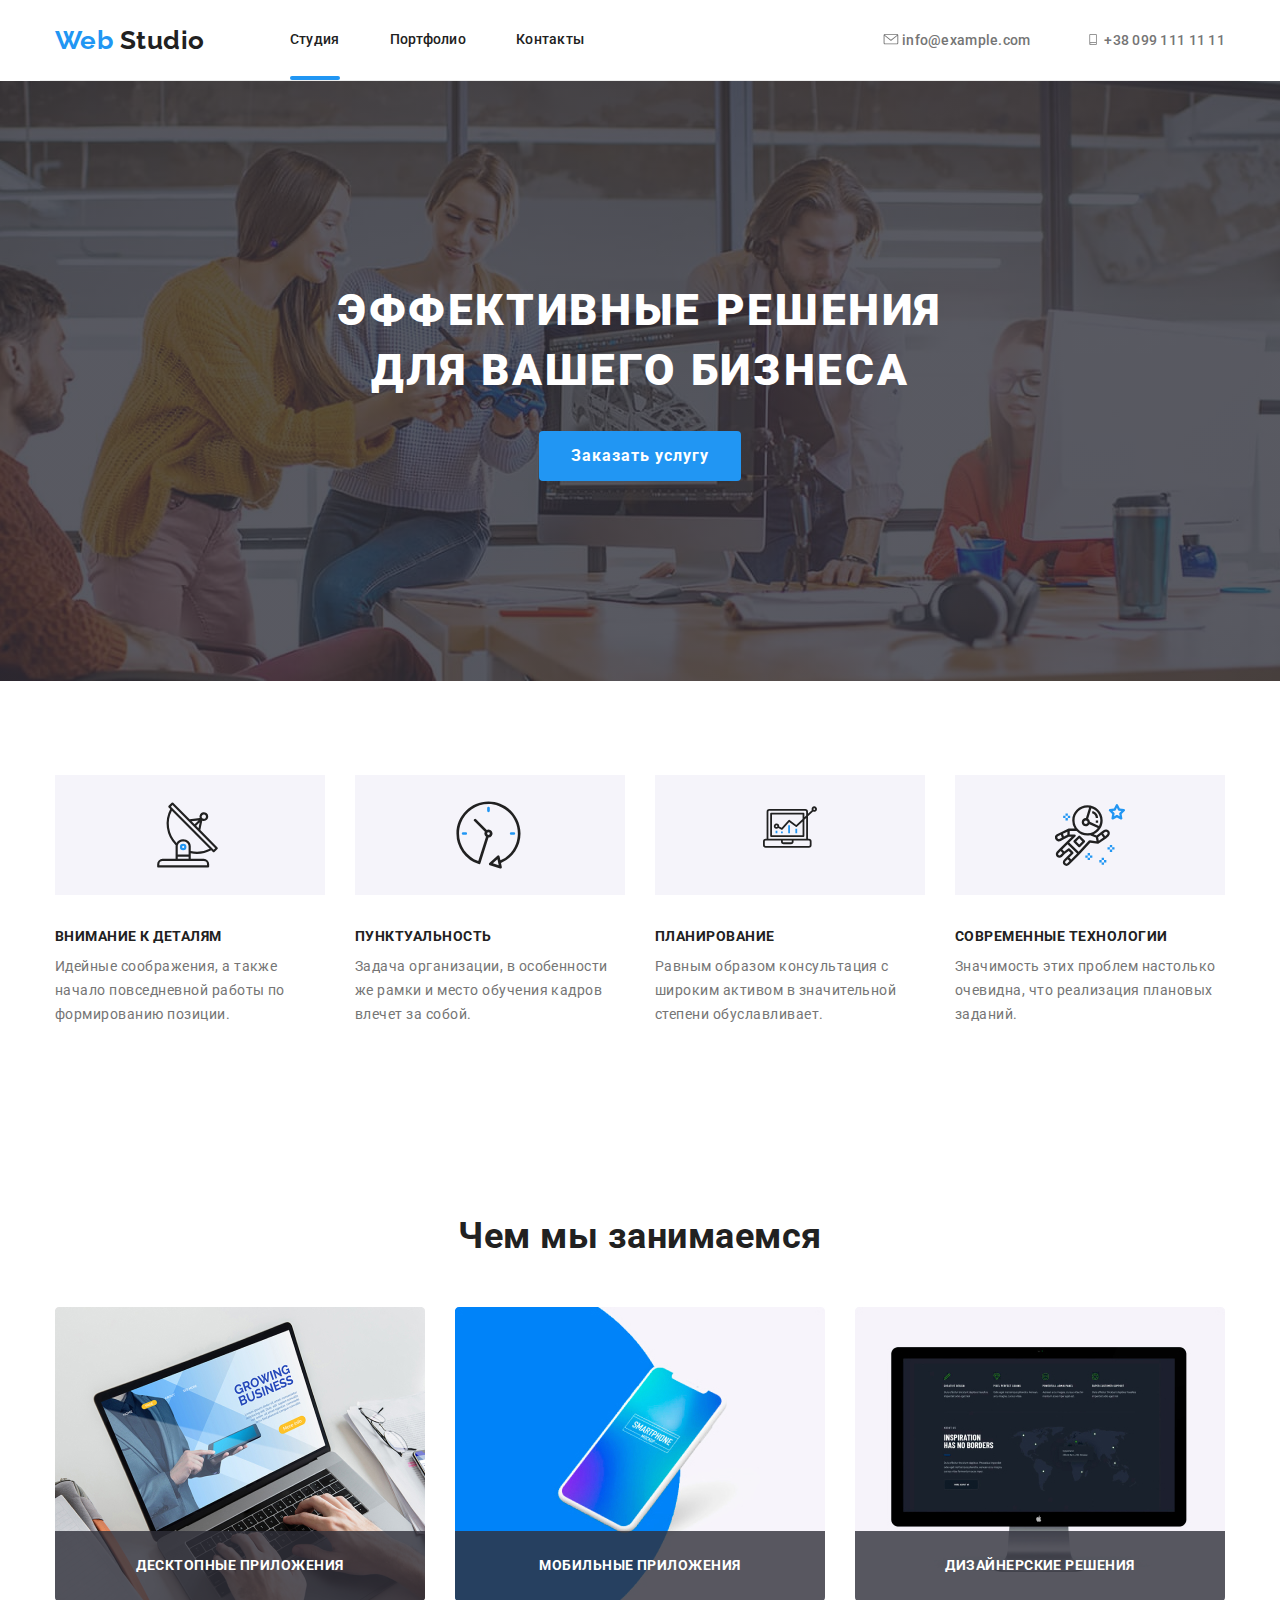
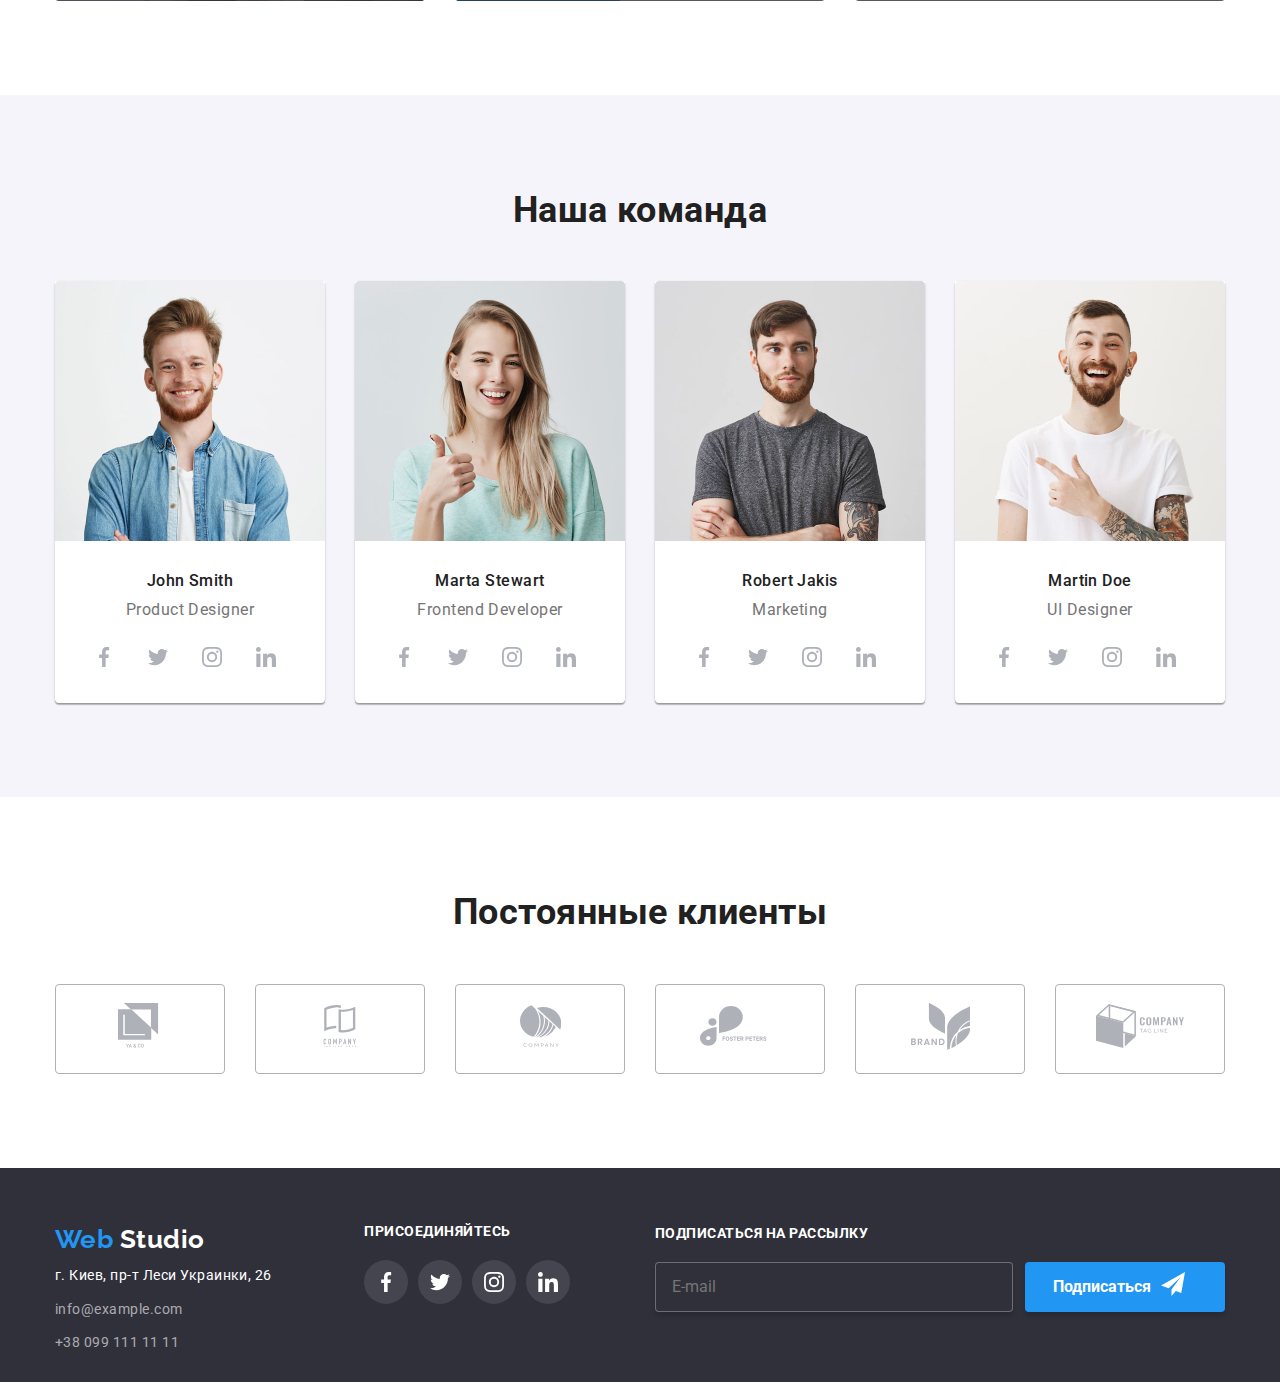
==== index.html @ afec2258 "adapt1" ====
<!DOCTYPE html>
<html lang="ru">
  <head>
    <meta charset="UTF-8" />
    <meta name="viewport" content="width=device-width, initial-scale=1.0" />
    <title>Document</title>
    <link
      href="https://fonts.googleapis.com/css2?family=Raleway:wght@700&family=Roboto:wght@400;500;700;900&display=swap"
      rel="stylesheet"
    />
    <link
      rel="stylesheet"
      href="https://cdnjs.cloudflare.com/ajax/libs/modern-normalize/0.6.0/modern-normalize.min.css"
    />
    <link rel="stylesheet" href="./css/main.min.css" />
  </head>
  <body>
    <!--Шапка-->
    <header>
      <div class="container header-container">
        <a href="./index.html" class="logo"
          >Web <span class="part">Studio</span></a
        >
        <nav>
          <ul class="site-nav">
            <li class="item"><a href="" class="link studio-link">Студия</a></li>
            <li class="item">
              <a href="./portfolio.html" class="link">Портфолио</a>
            </li>
            <li class="item"><a href="" class="link">Контакты</a></li>
          </ul>
        </nav>

        <div class="address">
          <a href="info@example.com" class="link">
            <svg class="link-icon" width="16px" height="11px">
              <use href="./img/a1.svg#icon-envelope"></use>
            </svg>
            info@example.com</a
          >
          <a href="+380991111111" class="link">
            <svg class="link-icon" width="10px" height="15px">
              <use href="./img/a1.svg#icon-smartphone"></use>
            </svg>
            +38 099 111 11 11</a
          >
        </div>
      </div>
    </header>
    <main>
      <!--Герой-->
      <section class="hero">
        <h1 class="hero-title">
          Эффективные решения <br />
          для вашего бизнеса
        </h1>
        <button class="hero-button" data-modal-open>Заказать услугу</button>
        <div class="backdrop is-hidden" data-modal>
          <div class="modal">
            <form class="form" autocomplete="off">
              <button class="closed-button" type="submit" data-modal-close>
                <svg class="icon-close">
                  <use href="./img/aa1.svg#icon-close-black-18dp-2-1"></use>
                </svg>
              </button>
              <b class="title">Оставьте свои данные, мы вам перезвоним</b>

              <label class="form-field">
                <input
                  type="text"
                  class="form-input"
                  name="name"
                  placeholder=" "
                /><span class="form-label">Имя</span>
                <svg class="icon">
                  <use
                    href="./img/aa1.svg#icon-person-black-18dp-1"
                    width="15px"
                    height="15px"
                  ></use>
                </svg>
              </label>

              <label class="form-field">
                <input
                  type="tel"
                  class="form-input"
                  name="tel"
                  placeholder=" "
                /><span class="form-label">Телефон</span>
                <svg class="icon">
                  <use
                    href="./img/aa1.svg#icon-phone-black-18dp-1"
                    width="15px"
                    height="15px"
                  ></use>
                </svg>
              </label>

              <label class="form-field">
                <input
                  type="email"
                  class="form-input"
                  name="mail"
                  placeholder=" "
                /><span class="form-label">Почта</span>
                <svg class="icon">
                  <use
                    href="./img/aa1.svg#icon-email-black-18dp-1"
                    width="15px"
                    height="15px"
                  ></use>
                </svg>
              </label>
              <div class="form-field">
                <textarea
                  class="form-input comment-input"
                  name="comment"
                  rows="5"
                  placeholder=" "
                ></textarea>
                <span class="comment-label">Комментарий</span>
              </div>

              <label class="agreement">
                <input
                  class="checkbox visually-hidden"
                  type="checkbox"
                  name="topic"
                  value="html"
                />
                <svg class="icon-chek">
                  <use
                    href="./img/aa1.svg#icon-Vector-10"
                    width="20px"
                    height="20px"
                  ></use>
                </svg>

                <span class="text"
                  >Соглашаюсь с рассылкой и принимаю
                  <a class="contract" href="">Условия договора</a></span
                >
              </label>
              <button class="hero-button" type="submit">Отправить</button>
            </form>
          </div>
        </div>
      </section>
      <!--Преимущества-->
      <section class="section">
        <div class="container">
          <h2 class="section-title visually-hidden">Преимущества Веб студии</h2>
          <ul class="feature-list">
            <li class="item">
              <svg class="features-icon">
                <use
                  href="./img/a1.svg#icon-antenna1"
                  width="65px"
                  height="70px"
                ></use>
              </svg>
              <h3 class="title">Внимание к деталям</h3>
              <p class="text">
                Идейные соображения, а также начало повседневной работы по
                формированию позиции.
              </p>
            </li>
            <li class="item">
              <svg class="features-icon">
                <use
                  href="./img/a1.svg#icon-clock1"
                  width="67px"
                  height="70px"
                ></use>
              </svg>
              <h3 class="title">Пунктуальность</h3>
              <p class="text">
                Задача организации, в особенности же рамки и место обучения
                кадров влечет за собой.
              </p>
            </li>
            <li class="item">
              <svg class="features-icon">
                <use
                  href="./img/a1.svg#icon-diagram1"
                  width="70px"
                  height="54px"
                ></use>
              </svg>
              <h3 class="title">Планирование</h3>
              <p class="text">
                Равным образом консультация с широким активом в значительной
                степени обуславливает.
              </p>
            </li>
            <li class="item">
              <svg class="features-icon">
                <use
                  href="./img/a1.svg#icon-astronaut1"
                  width="70px"
                  height="70px"
                ></use>
              </svg>
              <h3 class="title">Современные технологии</h3>
              <p class="text">
                Значимость этих проблем настолько очевидна, что реализация
                плановых заданий.
              </p>
            </li>
          </ul>
        </div>
      </section>
      <!--Сфера работы-->
      <section class="section">
        <div class="container">
          <h2 class="section-title">Чем мы занимаемся</h2>
          <ul class="product-list">
            <li class="item">
              <a href=""
                ><img
                  class="foto"
                  src="./img/1desk-top.jpg"
                  alt="Ноутбук"
                  width="370"
              /></a>
              <h3 class="title">Десктопные приложения</h3>
            </li>
            <li class="item">
              <a href=""
                ><img
                  class="foto"
                  src="./img/2mobail.jpg"
                  alt="Мобильный телефон"
                  width="370"
              /></a>
              <h3 class="title">Мобильные приложения</h3>
            </li>
            <li class="item">
              <a href=""
                ><img
                  class="foto"
                  src="./img/3design.jpg"
                  alt="Монитор"
                  width="370"
              /></a>
              <h3 class="title">Дизайнерские решения</h3>
            </li>
          </ul>
        </div>
      </section>
      <!--Команда-->
      <section class="section team-section">
        <div class="container">
          <h2 class="section-title">Наша команда</h2>
          <ul class="team-list">
            <li class="item">
              <a href="">
                <img
                  class="foto"
                  src="./img/foto1.jpg"
                  alt="фото сотрудника"
                  width="270"
              /></a>
              <h3 class="title">John Smith</h3>
              <p class="text">Product Designer</p>
              <ul class="social-network">
                <li>
                  <a
                    href=""
                    aria-label="Ссылка на Facebook"
                    class="socials-link"
                  >
                    <svg class="socials-item" width="20px" height="20px">
                      <use href="./img/a1.svg#icon-facebook"></use>
                    </svg>
                  </a>
                </li>
                <li>
                  <a href="" aria-label="Ссылка на Twitter" class="socials-link"
                    ><svg class="socials-item" width="20px" height="20px">
                      <use href="./img/a1.svg#icon-twitter"></use></svg
                  ></a>
                </li>
                <li>
                  <a
                    href=""
                    aria-label="Ссылка на Instagram"
                    class="socials-link"
                    ><svg class="socials-item" width="20px" height="20px">
                      <use href="./img/a1.svg#icon-instagram"></use></svg
                  ></a>
                </li>
                <li>
                  <a
                    href=""
                    aria-label="Ссылка на LinkedIn"
                    class="socials-link"
                    ><svg class="socials-item ln" width="20px" height="20px">
                      <use href="./img/a1.svg#icon-linkedin"></use></svg
                  ></a>
                </li>
              </ul>
            </li>
            <li class="item">
              <a href="">
                <img
                  class="foto"
                  src="./img/foto2.jpg"
                  alt="фото сотрудника"
                  width="270"
              /></a>
              <h3 class="title">Marta Stewart</h3>
              <p class="text">Frontend Developer</p>
              <ul class="social-network">
                <li>
                  <a
                    href=""
                    aria-label="Ссылка на Facebook"
                    class="socials-link"
                  >
                    <svg class="socials-item" width="20px" height="20px">
                      <use href="./img/a1.svg#icon-facebook"></use>
                    </svg>
                  </a>
                </li>
                <li>
                  <a href="" aria-label="Ссылка на Twitter" class="socials-link"
                    ><svg class="socials-item" width="20px" height="20px">
                      <use href="./img/a1.svg#icon-twitter"></use></svg
                  ></a>
                </li>
                <li>
                  <a
                    href=""
                    aria-label="Ссылка на Instagram"
                    class="socials-link"
                    ><svg class="socials-item" width="20px" height="20px">
                      <use href="./img/a1.svg#icon-instagram"></use></svg
                  ></a>
                </li>
                <li>
                  <a
                    href=""
                    aria-label="Ссылка на LinkedIn"
                    class="socials-link"
                    ><svg class="socials-item ln" width="20px" height="20px">
                      <use href="./img/a1.svg#icon-linkedin"></use></svg
                  ></a>
                </li>
              </ul>
            </li>
            <li class="item">
              <a href="">
                <img
                  class="foto"
                  src="./img/foto3.jpg"
                  alt="фото сотрудника"
                  width="270"
              /></a>
              <h3 class="title">Robert Jakis</h3>
              <p class="text">Marketing</p>
              <ul class="social-network">
                <li>
                  <a
                    href=""
                    aria-label="Ссылка на Facebook"
                    class="socials-link"
                  >
                    <svg class="socials-item" width="20px" height="20px">
                      <use href="./img/a1.svg#icon-facebook"></use>
                    </svg>
                  </a>
                </li>
                <li>
                  <a href="" aria-label="Ссылка на Twitter" class="socials-link"
                    ><svg class="socials-item" width="20px" height="20px">
                      <use href="./img/a1.svg#icon-twitter"></use></svg
                  ></a>
                </li>
                <li>
                  <a
                    href=""
                    aria-label="Ссылка на Instagram"
                    class="socials-link"
                    ><svg class="socials-item" width="20px" height="20px">
                      <use href="./img/a1.svg#icon-instagram"></use></svg
                  ></a>
                </li>
                <li>
                  <a
                    href=""
                    aria-label="Ссылка на LinkedIn"
                    class="socials-link"
                    ><svg class="socials-item ln" width="20px" height="20px">
                      <use href="./img/a1.svg#icon-linkedin"></use></svg
                  ></a>
                </li>
              </ul>
            </li>
            <li class="item">
              <a href="">
                <img
                  class="foto"
                  src="./img/foto4.jpg"
                  alt="фото сотрудника"
                  width="270"
              /></a>
              <h3 class="title">Martin Doe</h3>
              <p class="text">UI Designer</p>
              <ul class="social-network">
                <li>
                  <a
                    href=""
                    aria-label="Ссылка на Facebook"
                    class="socials-link"
                  >
                    <svg class="socials-item" width="20px" height="20px">
                      <use href="./img/a1.svg#icon-facebook"></use>
                    </svg>
                  </a>
                </li>
                <li>
                  <a href="" aria-label="Ссылка на Twitter" class="socials-link"
                    ><svg class="socials-item" width="20px" height="20px">
                      <use href="./img/a1.svg#icon-twitter"></use></svg
                  ></a>
                </li>
                <li>
                  <a
                    href=""
                    aria-label="Ссылка на Instagram"
                    class="socials-link"
                    ><svg class="socials-item" width="20px" height="20px">
                      <use href="./img/a1.svg#icon-instagram"></use></svg
                  ></a>
                </li>
                <li>
                  <a
                    href=""
                    aria-label="Ссылка на LinkedIn"
                    class="socials-link"
                    ><svg class="socials-item ln" width="20px" height="20px">
                      <use href="./img/a1.svg#icon-linkedin"></use></svg
                  ></a>
                </li>
              </ul>
            </li>
          </ul>
        </div>
      </section>
      <!--Клиенты-->
      <section class="section">
        <div class="container">
          <h2 class="section-title">Постоянные клиенты</h2>
          <ul class="clients-list">
            <li class="item">
              <a href="" class="link">
                <svg class="clients-logo" width="44px" height="49px">
                  <use href="./img/a1.svg#icon-logo1"></use>
                </svg>
              </a>
            </li>
            <li class="item">
              <a href="" class="link"
                ><svg class="clients-logo" width="40px" height="42px">
                  <use href="./img/a1.svg#icon-logo2"></use></svg
              ></a>
            </li>
            <li class="item">
              <a href="" class="link"
                ><svg class="clients-logo" width="41px" height="43px">
                  <use href="./img/a1.svg#icon-logo3"></use></svg
              ></a>
            </li>
            <li class="item">
              <a href="" class="link"
                ><svg class="clients-logo" width="80px" height="42px">
                  <use href="./img/a1.svg#icon-logo4"></use></svg
              ></a>
            </li>
            <li class="item">
              <a href="" class="link"
                ><svg class="clients-logo" width="59px" height="47px">
                  <use href="./img/a1.svg#icon-logo5"></use></svg
              ></a>
            </li>
            <li class="item">
              <a href="" class="link"
                ><svg class="clients-logo" width="88px" height="45px">
                  <use href="./img/a1.svg#icon-logo6"></use></svg
              ></a>
            </li>
          </ul>
        </div>
      </section>
    </main>

    <!-- Футер -->
    <footer>
      <div class="container footer-container">
        <div class="footer-contacts">
          <a href="./index.html" class="logo"
            >Web <span class="part-footer">Studio</span></a
          >
          <address class="footer-address">
            <a class="location">г. Киев, пр-т Леси Украинки, 26</a>
            <a href="info@example.com" class="link link-mail"
              >info@example.com</a
            >
            <a href="+380991111111" class="link">+38 099 111 11 11</a>
          </address>
        </div>
        <div class="join-us">
          <b class="title">присоединяйтесь</b>
          <ul class="socials-footer">
            <li>
              <a href="" aria-label="Ссылка на Facebook" class="link">
                <svg class="cosials-icon" width="20px" height="20px">
                  <use href="./img/a1.svg#icon-facebook"></use>
                </svg>
              </a>
            </li>
            <li>
              <a href="" aria-label="Ссылка на Twitter" class="link"
                ><svg class="cosials-icon" width="20px" height="20px">
                  <use href="./img/a1.svg#icon-twitter"></use></svg
              ></a>
            </li>
            <li>
              <a href="" aria-label="Ссылка на Instagram" class="link"
                ><svg class="cosials-icon" width="20px" height="20px">
                  <use href="./img/a1.svg#icon-instagram"></use></svg
              ></a>
            </li>
            <li>
              <a href="" aria-label="Ссылка на LinkedIn" class="link"
                ><svg class="cosials-icon" width="20px" height="20px">
                  <use href="./img/a1.svg#icon-linkedin"></use></svg
              ></a>
            </li>
          </ul>
        </div>
        <div class="newsletter">
          <b class="title"> подписаться на рассылку</b>
          <form class="footer-form">
            <label class="field">
              <input
                class="footer-input"
                type="email"
                name="email"
                placeholder="E-mail"
              />
            </label>
            <button class="footer-button">
              <span class="subscribe">Подписаться</span>
              <svg class="icon-send">
                <use
                  href="./img/a1.svg#icon-icon"
                  width="24px"
                  height="24px"
                ></use>
              </svg>
            </button>
          </form>
        </div>
      </div>
    </footer>
    <script src="./js/modal.js"></script>
    <script>
      (() => {
        document
          .querySelector(".js-speaker-form")
          .addEventListener("submit", (e) => {
            e.preventDefault();

            new FormData(e.currentTarget).forEach((value, name) =>
              console.log(`${name}: ${value}`)
            );

            e.currentTarget.reset();
          });
      })();
    </script>
  </body>
</html>
---- css/main.min.css ----
body{background:#ffffff;color:#757575;font-family:Roboto;letter-spacing:0.03em}ul{list-style:none;padding:0;margin:0}a{text-decoration:none}img{display:block;max-width:100%;height:auto}.container{width:1200px;padding-left:15px;padding-right:15px;margin-left:auto;margin-right:auto}.section{padding-top:94px;padding-bottom:94px}.section-title{color:#212121;font-weight:700;font-size:36px;line-height:1.17;text-align:center;margin-top:0;margin-bottom:50px}.visually-hidden{position:absolute;width:1px;height:1px;margin:-1px;padding:0;overflow:hidden;border:0;clip:rect(0 0 0 0)}.header-container{display:-webkit-box;display:-ms-flexbox;display:flex;-webkit-box-align:center;-ms-flex-align:center;align-items:center;border-bottom:1px solid #ececec}.logo{display:block;margin-right:85px;color:#2196f3;font-family:Raleway;font-weight:700;font-size:26px;line-height:1.19;text-decoration:none}.part{color:#212121}.site-nav{display:-webkit-box;display:-ms-flexbox;display:flex}.site-nav .item+.item{margin-left:50px}.site-nav .link{display:block;position:relative;color:#212121;font-weight:500;font-size:14px;line-height:1.14;letter-spacing:0.02em;padding-top:32px;padding-bottom:32px;-webkit-transition:color 250ms cubic-bezier(0.4, 0, 0.2, 1);transition:color 250ms cubic-bezier(0.4, 0, 0.2, 1)}.site-nav .link:hover,.site-nav .link:focus{color:#2196f3}.site-nav .link::after{content:" ";position:absolute;left:0;bottom:0;display:block;width:100%;height:4px;border-radius:2px;background-color:#2196f3;opacity:0;-webkit-transition:opacity 250ms cubic-bezier(0.4, 0, 0.2, 1);transition:opacity 250ms cubic-bezier(0.4, 0, 0.2, 1)}.site-nav .link:hover::after,.site-nav .link:focus::after{opacity:1}.site-nav .studio-link::after{content:" ";position:absolute;left:0;bottom:0;display:block;width:100%;height:4px;border-radius:2px;background-color:#2196f3;opacity:1;-webkit-transition:opacity 250ms cubic-bezier(0.4, 0, 0.2, 1);transition:opacity 250ms cubic-bezier(0.4, 0, 0.2, 1)}.site-nav .studio-link:hover::after,.site-nav .studio-link:focus::after{opacity:1}.site-nav .portfolio-link::after{content:" ";position:absolute;left:0;bottom:0;display:block;width:100%;height:4px;border-radius:2px;background-color:#2196f3;opacity:1;-webkit-transition:opacity 250ms cubic-bezier(0.4, 0, 0.2, 1);transition:opacity 250ms cubic-bezier(0.4, 0, 0.2, 1)}.site-nav .portfolio-link:hover::after,.site-nav .portfolio-link:focus::after{opacity:1}.address{margin-left:auto}.address .link{color:#757575;font-weight:500;font-size:14px;line-height:1.14;letter-spacing:0.02em;-webkit-transition:opacity 250ms cubic-bezier(0.4, 0, 0.2, 1);transition:opacity 250ms cubic-bezier(0.4, 0, 0.2, 1)}.address .link:hover,.address .link:focus{color:#2196f3}.address .link:not(:last-child){margin-right:50px}.address .link-icon{width:16px;height:11px;fill:#757575;-webkit-transition:opacity 250ms cubic-bezier(0.4, 0, 0.2, 1);transition:opacity 250ms cubic-bezier(0.4, 0, 0.2, 1)}.address .link-icon:hover,.address .link-icon:focus{fill:#2196f3}.is-hidden{position:absolute;width:1px;height:1px;margin:-1px;padding:0;overflow:hidden;border:0;clip:rect(0 0 0 0)}.hero{max-width:1600px;height:600px;margin-left:auto;margin-right:auto;background-image:-webkit-gradient(linear, left top, right top, from(rgba(47,48,58,0.8)), to(rgba(47,48,58,0.8))),url(../img/header.jpg);background-image:linear-gradient(to right, rgba(47,48,58,0.8), rgba(47,48,58,0.8)),url(../img/header.jpg);background-size:cover;background-position:center;background-repeat:no-repeat;text-align:center}.hero .hero-title{padding-top:200px;margin-top:0;margin-bottom:30px;color:#fff;font-weight:900;font-size:44px;line-height:1.36;letter-spacing:0.06em;text-transform:uppercase}.hero .hero-button{display:inline-block;color:#fff;cursor:pointer;border:none;font-weight:700;font-size:16px;line-height:1.87;letter-spacing:0.06em;background:#2196f3;border-radius:4px;padding:10px 32px}.form{padding:40px;background:#ffffff;-webkit-box-shadow:0px 2px 1px rgba(0,0,0,0.2),0px 1px 1px rgba(0,0,0,0.14),0px 1px 3px rgba(0,0,0,0.12);box-shadow:0px 2px 1px rgba(0,0,0,0.2),0px 1px 1px rgba(0,0,0,0.14),0px 1px 3px rgba(0,0,0,0.12);border-radius:4px}.form .title{display:block;margin-bottom:30px;font-weight:500;font-size:20px;line-height:1.15;text-align:center;color:#212121}.form .closed-button{position:absolute;display:-webkit-box;display:-ms-flexbox;display:flex;border:1px solid rgba(0,0,0,0.1);cursor:pointer;-webkit-box-pack:center;-ms-flex-pack:center;justify-content:center;-webkit-box-align:center;-ms-flex-align:center;align-items:center;width:30px;height:30px;border-radius:50%;background-color:#fff;top:-9px;right:-9px;fill:#000000}.form-field{position:relative;display:block;margin-bottom:28px;width:448px}.form-label{position:absolute;top:50%;left:40px;-webkit-transform:translateY(-50%);transform:translateY(-50%);font-weight:400;font-size:14px;line-height:1.14;letter-spacing:0.01em}.form-input{width:100%;margin:0;padding:12px 18px;padding-left:42px;border-radius:4px;border:1px solid rgba(33,33,33,0.2)}.backdrop{position:fixed;top:0;left:0;width:100%;height:100%;background-color:rgba(0,0,0,0.2);z-index:3;-webkit-transition:opacity 250ms cubic-bezier(0.4, 0, 0.2, 1);transition:opacity 250ms cubic-bezier(0.4, 0, 0.2, 1)}.modal{position:absolute;top:50%;left:50%;-webkit-transform:translate(-50%, -50%);transform:translate(-50%, -50%);width:528px;height:581px;background-color:var(--title-text-color-second--);border-radius:4px}.comment-input{height:120px;resize:none}.comment-label{position:absolute;top:12px;left:16px;font-weight:400;font-size:14px;line-height:1.14;letter-spacing:0.01em}.icon{position:absolute;top:50%;left:16px;-webkit-transform:translateY(-50%);transform:translateY(-50%);display:inline-block;width:18px;height:18px;fill:#212121}.form-field:focus-within>.icon{fill:#2196f3}.form-field:focus-within>.form-label{color:#2196f3}.form-field:focus-within>.form-input{outline-color:#2196f3}.form-field:focus-within>.form-label,.form-input:not(:placeholder-shown)+.form-label{-webkit-transform:translateY(-50px);transform:translateY(-50px)}.form-field:focus-within>.comment-label,.form-input:not(:placeholder-shown)+.comment-label{-webkit-transform:translateY(-30px);transform:translateY(-30px);color:#2196f3}.agreement{display:-webkit-box;display:-ms-flexbox;display:flex;-webkit-box-align:center;-ms-flex-align:center;align-items:center;margin-bottom:30px}.agreement .text{font-weight:400;font-size:14px;line-height:1.71;color:#757575}.icon-chek{display:inline-block;width:20px;height:20px;margin-right:8px}.checkbox:checked+.icon-chek{background-color:#2196f3;background-image:url(../img/chek.svg);background-size:contain;background-repeat:no-repeat;background-origin:border-box}.contract{color:#2196f3;text-decoration:underline}.icon-close{width:24px;height:24px}.feature-list{display:-webkit-box;display:-ms-flexbox;display:flex;margin:-15px}.feature-list .item{width:270px;margin:15px}.feature-list .title{margin-top:30px;margin-bottom:10px;text-transform:uppercase;color:#212121;font-weight:700;font-size:14px;line-height:1.14}.feature-list .text{margin:0;font-weight:400;font-size:14px;line-height:1.71}.features-icon{background-color:#f5f4fa;width:270px;height:120px;padding:25px 100px}.product-list{display:-webkit-box;display:-ms-flexbox;display:flex;margin:-15px}.product-list .item{position:relative;width:370px;margin:15px}.product-list .title{position:absolute;bottom:0;right:0;left:0;margin:0;border-radius:0px 0px 4px 4px;text-align:center;padding-top:27px;padding-bottom:27px;color:#fff;font-weight:700;font-size:14px;line-height:1.14;text-transform:uppercase;background:rgba(47,48,58,0.8)}.team-section{background:#f5f4fa}.team-list{display:-webkit-box;display:-ms-flexbox;display:flex;margin:-15px;text-align:center}.team-list .item{width:270px;margin:15px;background-color:#ffffff;-webkit-box-shadow:0px 2px 1px rgba(0,0,0,0.2),0px 1px 1px rgba(0,0,0,0.14),0px 1px 3px rgba(0,0,0,0.12);box-shadow:0px 2px 1px rgba(0,0,0,0.2),0px 1px 1px rgba(0,0,0,0.14),0px 1px 3px rgba(0,0,0,0.12);border-radius:4px}.team-list .foto{margin-bottom:30px}.team-list .title{margin-top:0px;margin-bottom:10px;color:#212121;font-weight:500;font-size:16px;line-height:1.19}.team-list .text{margin-top:0;margin-bottom:16;font-weight:400;font-size:16px;line-height:1.19}.social-network{display:-webkit-box;display:-ms-flexbox;display:flex;-webkit-box-pack:center;-ms-flex-pack:center;justify-content:center;margin-bottom:24px}.socials-link{display:-webkit-box;display:-ms-flexbox;display:flex;-webkit-box-pack:center;-ms-flex-pack:center;justify-content:center;-webkit-box-align:center;-ms-flex-align:center;align-items:center;margin-right:10px;width:44px;height:44px;background-color:#ffffff;fill:#afb1b8;border-radius:50%;-webkit-transition:background-color 250ms cubic-bezier(0.4, 0, 0.2, 1);transition:background-color 250ms cubic-bezier(0.4, 0, 0.2, 1)}.socials-link:hover,.socials-link:focus{background-color:#2196f3;fill:#fff}.clients-list{display:-webkit-box;display:-ms-flexbox;display:flex;margin:-15px}.clients-list .item{display:-webkit-box;display:-ms-flexbox;display:flex;-webkit-box-pack:center;-ms-flex-pack:center;justify-content:center;-webkit-box-align:center;-ms-flex-align:center;align-items:center;width:170px;height:90px;border:1px solid #afb1b8;-webkit-box-sizing:border-box;box-sizing:border-box;border-radius:4px;margin:15px;-webkit-transition:color 250ms cubic-bezier(0.4, 0, 0.2, 1);transition:color 250ms cubic-bezier(0.4, 0, 0.2, 1)}.clients-list .item:hover,.clients-list .item:focus{border:1px solid #2196f3}.clients-logo{fill:#afb1b8;-webkit-transition:fill 250ms cubic-bezier(0.4, 0, 0.2, 1);transition:fill 250ms cubic-bezier(0.4, 0, 0.2, 1)}.clients-logo:hover,.clients-logo:focus{fill:#2196f3}footer{background:#2f303a;padding-top:56px}.footer-container{display:-webkit-box;display:-ms-flexbox;display:flex;-webkit-box-align:start;-ms-flex-align:start;align-items:flex-start;-webkit-box-pack:justify;-ms-flex-pack:justify;justify-content:space-between}.logo{display:block;margin-right:85px;color:#2196f3;font-family:Raleway;font-weight:700;font-size:26px;line-height:1.19;text-decoration:none}.part{color:#212121}.footer-contacts{display:-webkit-box;display:-ms-flexbox;display:flex;-webkit-box-orient:vertical;-webkit-box-direction:normal;-ms-flex-direction:column;flex-direction:column;-webkit-box-align:baseline;-ms-flex-align:baseline;align-items:baseline;padding-bottom:28px}.footer-contacts>.logo{margin-bottom:10px}.footer-contacts .part-footer{color:#fff}.footer-address .location{margin-bottom:9px;display:block;color:#fff;font-weight:400;font-size:14px;line-height:1.71;font-style:normal}.footer-address .link{display:block;color:rgba(255,255,255,0.6);font-weight:400;font-size:14px;line-height:24px;font-style:normal}.footer-address .link-mail{margin-bottom:9px}.join-us .title{display:block;margin-bottom:21px;text-transform:uppercase;color:#fff;font-weight:bold;font-size:14px;line-height:1.14}.socials-footer{display:-webkit-box;display:-ms-flexbox;display:flex}.socials-footer .link{display:-webkit-box;display:-ms-flexbox;display:flex;-webkit-box-pack:center;-ms-flex-pack:center;justify-content:center;-webkit-box-align:center;-ms-flex-align:center;align-items:center;margin-right:10px;width:44px;height:44px;border-radius:50%;background:rgba(255,255,255,0.1);-webkit-transition:background-color 250ms cubic-bezier(0.4, 0, 0.2, 1);transition:background-color 250ms cubic-bezier(0.4, 0, 0.2, 1)}.socials-footer .link:hover,.socials-footer .link:focus{background-color:#2196f3}.cosials-icon{fill:#ffffff}.newsletter .title{text-transform:uppercase;color:#fff;font-weight:bold;font-size:14px;line-height:1.14}.footer-form{display:-webkit-box;display:-ms-flexbox;display:flex;margin-top:20px}.footer-form .field{display:-webkit-box;display:-ms-flexbox;display:flex}.footer-input{margin-right:12px;padding-left:16px;width:358px;color:rgba(255,255,255,0.6);background-color:#2f303a;border:1px solid rgba(255,255,255,0.3);-webkit-box-shadow:0px 4px 4px rgba(0,0,0,0.15);box-shadow:0px 4px 4px rgba(0,0,0,0.15);border-radius:4px}.footer-button{display:-webkit-box;display:-ms-flexbox;display:flex;padding:10px 28px;cursor:pointer;width:200px;height:50px;font-weight:bold;font-size:16px;line-height:1.88;background:#2196f3;color:#fff;-webkit-box-shadow:0px 4px 4px rgba(0,0,0,0.15);box-shadow:0px 4px 4px rgba(0,0,0,0.15);border:none;border-radius:4px}.subscribe{margin-right:10px}.icon-send{width:24px;height:24px}.container .title-portfolio{margin:0}.filters{display:-webkit-box;display:-ms-flexbox;display:flex;margin-bottom:50px;-webkit-box-pack:center;-ms-flex-pack:center;justify-content:center}.filters .item:not(:last-child){margin-right:8px}.filters .button{border:none;border-radius:4px;padding:6px 22px;color:#212121;background:#f5f4fa;-webkit-transition:background-color 250ms cubic-bezier(0.4, 0, 0.2, 1);transition:background-color 250ms cubic-bezier(0.4, 0, 0.2, 1)}.filters .button:hover,.filters .button:focus{color:#fff;background:#2196f3}.works-list{display:-webkit-box;display:-ms-flexbox;display:flex;-ms-flex-wrap:wrap;flex-wrap:wrap;margin:-15px}.works-list .item{width:370px;margin:15px;border-top-left-radius:5px;border-top-right-radius:5px}.works-list .item:hover{-webkit-box-shadow:1px 4px 6px rgba(0,0,0,0.16),0px 4px 4px rgba(0,0,0,0.06),0px 1px 1px rgba(0,0,0,0.12);box-shadow:1px 4px 6px rgba(0,0,0,0.16),0px 4px 4px rgba(0,0,0,0.06),0px 1px 1px rgba(0,0,0,0.12)}.card-content{padding:20px 24px;border:solid #eeeeee;border-top-width:0;border-right-width:1px;border-left-width:1px;border-bottom-width:1px}.card-content .title{margin-top:0;margin-bottom:4px;color:#212121;font-weight:700;font-size:18px;line-height:2;letter-spacing:0.06em}.card-content .filter-text{margin:0;color:#757575;font-weight:400;font-size:16px;line-height:1.87}.product{display:block;width:370px;margin-left:auto;margin-right:auto}.product-thumb:hover::before{opacity:1}.product-thumb{position:relative;overflow:hidden}.product-overlay{position:absolute;top:0;left:0;width:100%;height:100%;background-color:rgba(33,150,243,0.9);-webkit-transform:translateY(100%);transform:translateY(100%);opacity:0;-webkit-transition:opacity 250ms cubic-bezier(0.4, 0, 0.2, 1),-webkit-transform 250ms cubic-bezier(0.4, 0, 0.2, 1);transition:opacity 250ms cubic-bezier(0.4, 0, 0.2, 1),-webkit-transform 250ms cubic-bezier(0.4, 0, 0.2, 1);transition:transform 250ms cubic-bezier(0.4, 0, 0.2, 1),opacity 250ms cubic-bezier(0.4, 0, 0.2, 1);transition:transform 250ms cubic-bezier(0.4, 0, 0.2, 1),opacity 250ms cubic-bezier(0.4, 0, 0.2, 1),-webkit-transform 250ms cubic-bezier(0.4, 0, 0.2, 1)}.product:hover .product-overlay{-webkit-transform:translateY(0);transform:translateY(0);opacity:1}.product-overlay .text-about{color:#fff;font-size:18px}.product-actions{position:absolute;display:-webkit-box;display:-ms-flexbox;display:flex;top:63px;left:24px;right:24px;opacity:0;-webkit-transition:opacity 250ms cubic-bezier(0.4, 0, 0.2, 1) 250ms;transition:opacity 250ms cubic-bezier(0.4, 0, 0.2, 1) 250ms}.product:hover .product-actions{opacity:1}.product-actions .text-about{margin:0;display:block;font-weight:400;font-size:18px;line-height:1.56}
/*# sourceMappingURL=main.min.css.map */
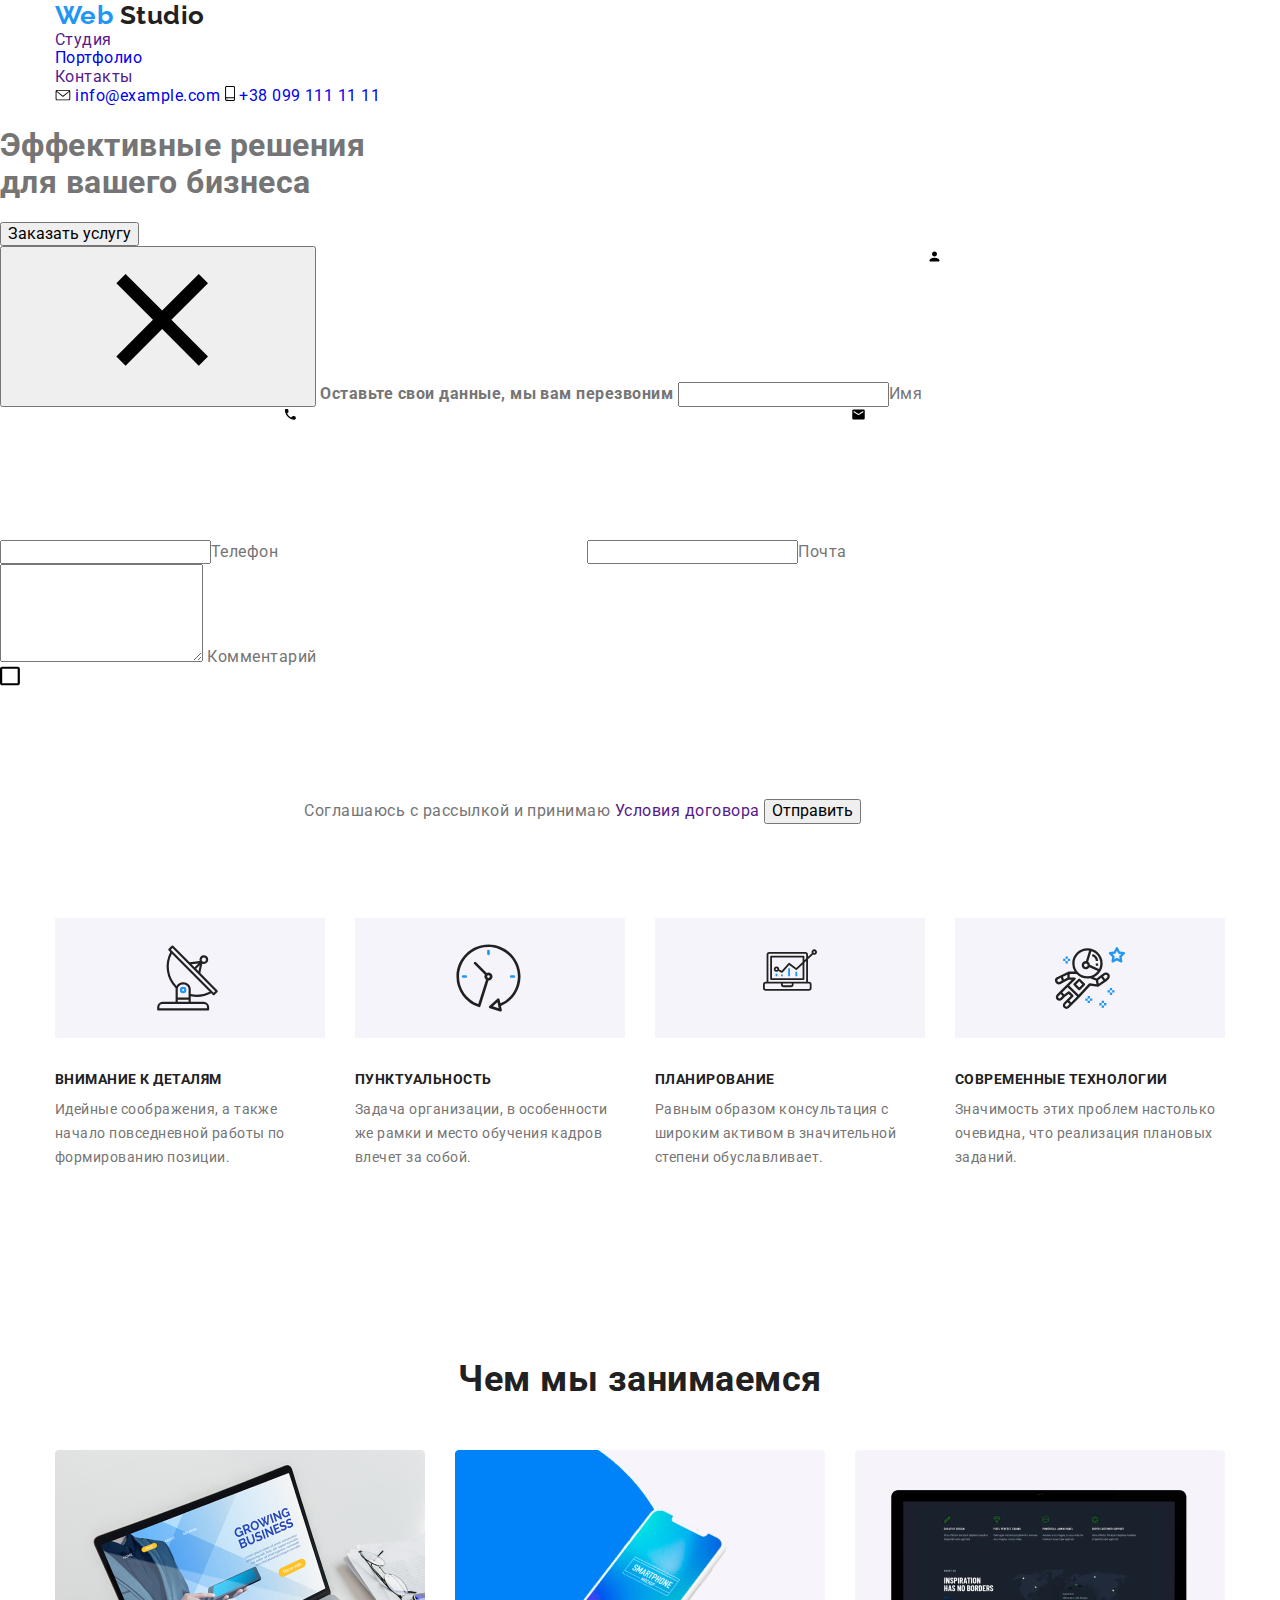
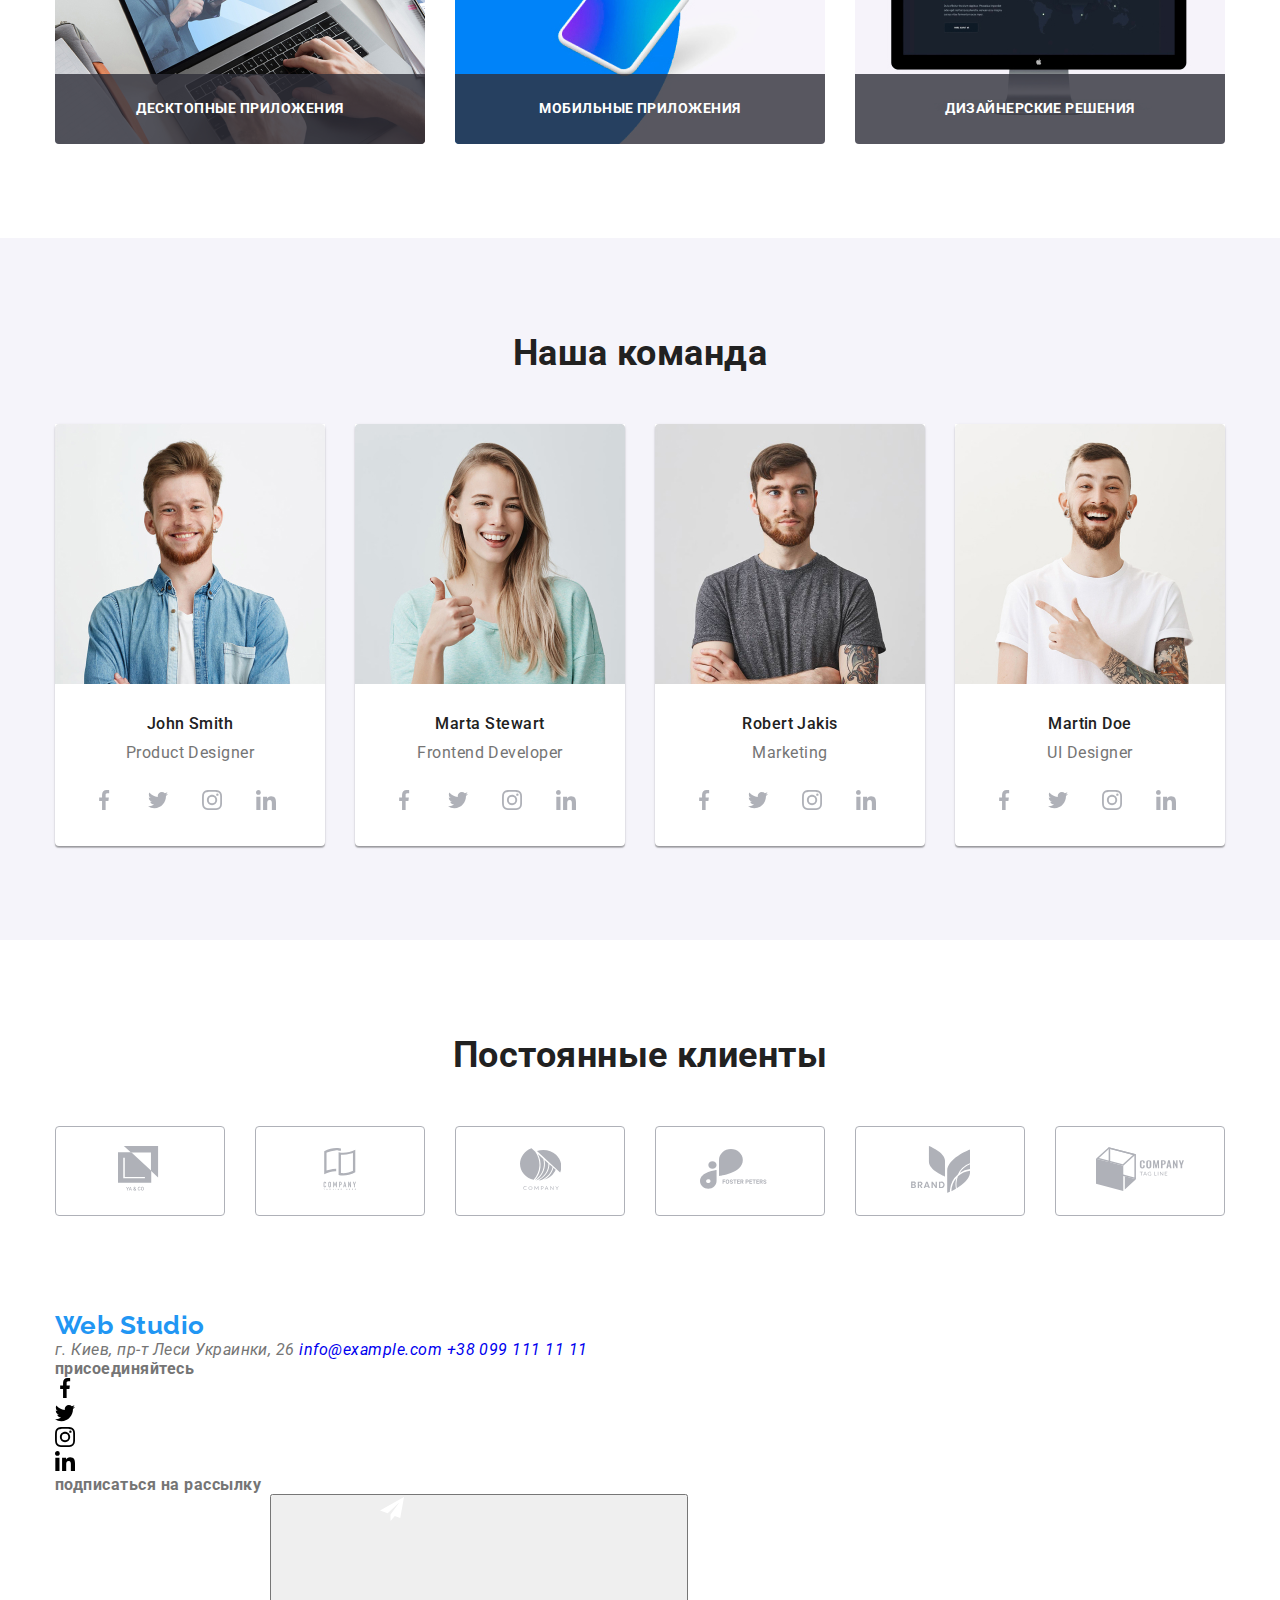
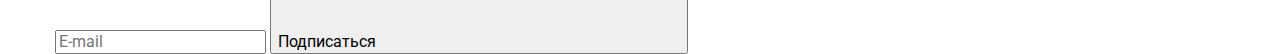
==== commit 0a24fdb7: "adapt2" ====
--- a/index.html
+++ b/index.html
@@ -212,7 +212,7 @@
         </div>
       </section>
       <!--Сфера работы-->
-      <section class="section">
+      <section class="section reviews">
         <div class="container">
           <h2 class="section-title">Чем мы занимаемся</h2>
           <ul class="product-list">
--- a/css/main.min.css
+++ b/css/main.min.css
@@ -1,2 +1,2 @@
-body{background:#ffffff;color:#757575;font-family:Roboto;letter-spacing:0.03em}ul{list-style:none;padding:0;margin:0}a{text-decoration:none}img{display:block;max-width:100%;height:auto}.container{width:1200px;padding-left:15px;padding-right:15px;margin-left:auto;margin-right:auto}.section{padding-top:94px;padding-bottom:94px}.section-title{color:#212121;font-weight:700;font-size:36px;line-height:1.17;text-align:center;margin-top:0;margin-bottom:50px}.visually-hidden{position:absolute;width:1px;height:1px;margin:-1px;padding:0;overflow:hidden;border:0;clip:rect(0 0 0 0)}.header-container{display:-webkit-box;display:-ms-flexbox;display:flex;-webkit-box-align:center;-ms-flex-align:center;align-items:center;border-bottom:1px solid #ececec}.logo{display:block;margin-right:85px;color:#2196f3;font-family:Raleway;font-weight:700;font-size:26px;line-height:1.19;text-decoration:none}.part{color:#212121}.site-nav{display:-webkit-box;display:-ms-flexbox;display:flex}.site-nav .item+.item{margin-left:50px}.site-nav .link{display:block;position:relative;color:#212121;font-weight:500;font-size:14px;line-height:1.14;letter-spacing:0.02em;padding-top:32px;padding-bottom:32px;-webkit-transition:color 250ms cubic-bezier(0.4, 0, 0.2, 1);transition:color 250ms cubic-bezier(0.4, 0, 0.2, 1)}.site-nav .link:hover,.site-nav .link:focus{color:#2196f3}.site-nav .link::after{content:" ";position:absolute;left:0;bottom:0;display:block;width:100%;height:4px;border-radius:2px;background-color:#2196f3;opacity:0;-webkit-transition:opacity 250ms cubic-bezier(0.4, 0, 0.2, 1);transition:opacity 250ms cubic-bezier(0.4, 0, 0.2, 1)}.site-nav .link:hover::after,.site-nav .link:focus::after{opacity:1}.site-nav .studio-link::after{content:" ";position:absolute;left:0;bottom:0;display:block;width:100%;height:4px;border-radius:2px;background-color:#2196f3;opacity:1;-webkit-transition:opacity 250ms cubic-bezier(0.4, 0, 0.2, 1);transition:opacity 250ms cubic-bezier(0.4, 0, 0.2, 1)}.site-nav .studio-link:hover::after,.site-nav .studio-link:focus::after{opacity:1}.site-nav .portfolio-link::after{content:" ";position:absolute;left:0;bottom:0;display:block;width:100%;height:4px;border-radius:2px;background-color:#2196f3;opacity:1;-webkit-transition:opacity 250ms cubic-bezier(0.4, 0, 0.2, 1);transition:opacity 250ms cubic-bezier(0.4, 0, 0.2, 1)}.site-nav .portfolio-link:hover::after,.site-nav .portfolio-link:focus::after{opacity:1}.address{margin-left:auto}.address .link{color:#757575;font-weight:500;font-size:14px;line-height:1.14;letter-spacing:0.02em;-webkit-transition:opacity 250ms cubic-bezier(0.4, 0, 0.2, 1);transition:opacity 250ms cubic-bezier(0.4, 0, 0.2, 1)}.address .link:hover,.address .link:focus{color:#2196f3}.address .link:not(:last-child){margin-right:50px}.address .link-icon{width:16px;height:11px;fill:#757575;-webkit-transition:opacity 250ms cubic-bezier(0.4, 0, 0.2, 1);transition:opacity 250ms cubic-bezier(0.4, 0, 0.2, 1)}.address .link-icon:hover,.address .link-icon:focus{fill:#2196f3}.is-hidden{position:absolute;width:1px;height:1px;margin:-1px;padding:0;overflow:hidden;border:0;clip:rect(0 0 0 0)}.hero{max-width:1600px;height:600px;margin-left:auto;margin-right:auto;background-image:-webkit-gradient(linear, left top, right top, from(rgba(47,48,58,0.8)), to(rgba(47,48,58,0.8))),url(../img/header.jpg);background-image:linear-gradient(to right, rgba(47,48,58,0.8), rgba(47,48,58,0.8)),url(../img/header.jpg);background-size:cover;background-position:center;background-repeat:no-repeat;text-align:center}.hero .hero-title{padding-top:200px;margin-top:0;margin-bottom:30px;color:#fff;font-weight:900;font-size:44px;line-height:1.36;letter-spacing:0.06em;text-transform:uppercase}.hero .hero-button{display:inline-block;color:#fff;cursor:pointer;border:none;font-weight:700;font-size:16px;line-height:1.87;letter-spacing:0.06em;background:#2196f3;border-radius:4px;padding:10px 32px}.form{padding:40px;background:#ffffff;-webkit-box-shadow:0px 2px 1px rgba(0,0,0,0.2),0px 1px 1px rgba(0,0,0,0.14),0px 1px 3px rgba(0,0,0,0.12);box-shadow:0px 2px 1px rgba(0,0,0,0.2),0px 1px 1px rgba(0,0,0,0.14),0px 1px 3px rgba(0,0,0,0.12);border-radius:4px}.form .title{display:block;margin-bottom:30px;font-weight:500;font-size:20px;line-height:1.15;text-align:center;color:#212121}.form .closed-button{position:absolute;display:-webkit-box;display:-ms-flexbox;display:flex;border:1px solid rgba(0,0,0,0.1);cursor:pointer;-webkit-box-pack:center;-ms-flex-pack:center;justify-content:center;-webkit-box-align:center;-ms-flex-align:center;align-items:center;width:30px;height:30px;border-radius:50%;background-color:#fff;top:-9px;right:-9px;fill:#000000}.form-field{position:relative;display:block;margin-bottom:28px;width:448px}.form-label{position:absolute;top:50%;left:40px;-webkit-transform:translateY(-50%);transform:translateY(-50%);font-weight:400;font-size:14px;line-height:1.14;letter-spacing:0.01em}.form-input{width:100%;margin:0;padding:12px 18px;padding-left:42px;border-radius:4px;border:1px solid rgba(33,33,33,0.2)}.backdrop{position:fixed;top:0;left:0;width:100%;height:100%;background-color:rgba(0,0,0,0.2);z-index:3;-webkit-transition:opacity 250ms cubic-bezier(0.4, 0, 0.2, 1);transition:opacity 250ms cubic-bezier(0.4, 0, 0.2, 1)}.modal{position:absolute;top:50%;left:50%;-webkit-transform:translate(-50%, -50%);transform:translate(-50%, -50%);width:528px;height:581px;background-color:var(--title-text-color-second--);border-radius:4px}.comment-input{height:120px;resize:none}.comment-label{position:absolute;top:12px;left:16px;font-weight:400;font-size:14px;line-height:1.14;letter-spacing:0.01em}.icon{position:absolute;top:50%;left:16px;-webkit-transform:translateY(-50%);transform:translateY(-50%);display:inline-block;width:18px;height:18px;fill:#212121}.form-field:focus-within>.icon{fill:#2196f3}.form-field:focus-within>.form-label{color:#2196f3}.form-field:focus-within>.form-input{outline-color:#2196f3}.form-field:focus-within>.form-label,.form-input:not(:placeholder-shown)+.form-label{-webkit-transform:translateY(-50px);transform:translateY(-50px)}.form-field:focus-within>.comment-label,.form-input:not(:placeholder-shown)+.comment-label{-webkit-transform:translateY(-30px);transform:translateY(-30px);color:#2196f3}.agreement{display:-webkit-box;display:-ms-flexbox;display:flex;-webkit-box-align:center;-ms-flex-align:center;align-items:center;margin-bottom:30px}.agreement .text{font-weight:400;font-size:14px;line-height:1.71;color:#757575}.icon-chek{display:inline-block;width:20px;height:20px;margin-right:8px}.checkbox:checked+.icon-chek{background-color:#2196f3;background-image:url(../img/chek.svg);background-size:contain;background-repeat:no-repeat;background-origin:border-box}.contract{color:#2196f3;text-decoration:underline}.icon-close{width:24px;height:24px}.feature-list{display:-webkit-box;display:-ms-flexbox;display:flex;margin:-15px}.feature-list .item{width:270px;margin:15px}.feature-list .title{margin-top:30px;margin-bottom:10px;text-transform:uppercase;color:#212121;font-weight:700;font-size:14px;line-height:1.14}.feature-list .text{margin:0;font-weight:400;font-size:14px;line-height:1.71}.features-icon{background-color:#f5f4fa;width:270px;height:120px;padding:25px 100px}.product-list{display:-webkit-box;display:-ms-flexbox;display:flex;margin:-15px}.product-list .item{position:relative;width:370px;margin:15px}.product-list .title{position:absolute;bottom:0;right:0;left:0;margin:0;border-radius:0px 0px 4px 4px;text-align:center;padding-top:27px;padding-bottom:27px;color:#fff;font-weight:700;font-size:14px;line-height:1.14;text-transform:uppercase;background:rgba(47,48,58,0.8)}.team-section{background:#f5f4fa}.team-list{display:-webkit-box;display:-ms-flexbox;display:flex;margin:-15px;text-align:center}.team-list .item{width:270px;margin:15px;background-color:#ffffff;-webkit-box-shadow:0px 2px 1px rgba(0,0,0,0.2),0px 1px 1px rgba(0,0,0,0.14),0px 1px 3px rgba(0,0,0,0.12);box-shadow:0px 2px 1px rgba(0,0,0,0.2),0px 1px 1px rgba(0,0,0,0.14),0px 1px 3px rgba(0,0,0,0.12);border-radius:4px}.team-list .foto{margin-bottom:30px}.team-list .title{margin-top:0px;margin-bottom:10px;color:#212121;font-weight:500;font-size:16px;line-height:1.19}.team-list .text{margin-top:0;margin-bottom:16;font-weight:400;font-size:16px;line-height:1.19}.social-network{display:-webkit-box;display:-ms-flexbox;display:flex;-webkit-box-pack:center;-ms-flex-pack:center;justify-content:center;margin-bottom:24px}.socials-link{display:-webkit-box;display:-ms-flexbox;display:flex;-webkit-box-pack:center;-ms-flex-pack:center;justify-content:center;-webkit-box-align:center;-ms-flex-align:center;align-items:center;margin-right:10px;width:44px;height:44px;background-color:#ffffff;fill:#afb1b8;border-radius:50%;-webkit-transition:background-color 250ms cubic-bezier(0.4, 0, 0.2, 1);transition:background-color 250ms cubic-bezier(0.4, 0, 0.2, 1)}.socials-link:hover,.socials-link:focus{background-color:#2196f3;fill:#fff}.clients-list{display:-webkit-box;display:-ms-flexbox;display:flex;margin:-15px}.clients-list .item{display:-webkit-box;display:-ms-flexbox;display:flex;-webkit-box-pack:center;-ms-flex-pack:center;justify-content:center;-webkit-box-align:center;-ms-flex-align:center;align-items:center;width:170px;height:90px;border:1px solid #afb1b8;-webkit-box-sizing:border-box;box-sizing:border-box;border-radius:4px;margin:15px;-webkit-transition:color 250ms cubic-bezier(0.4, 0, 0.2, 1);transition:color 250ms cubic-bezier(0.4, 0, 0.2, 1)}.clients-list .item:hover,.clients-list .item:focus{border:1px solid #2196f3}.clients-logo{fill:#afb1b8;-webkit-transition:fill 250ms cubic-bezier(0.4, 0, 0.2, 1);transition:fill 250ms cubic-bezier(0.4, 0, 0.2, 1)}.clients-logo:hover,.clients-logo:focus{fill:#2196f3}footer{background:#2f303a;padding-top:56px}.footer-container{display:-webkit-box;display:-ms-flexbox;display:flex;-webkit-box-align:start;-ms-flex-align:start;align-items:flex-start;-webkit-box-pack:justify;-ms-flex-pack:justify;justify-content:space-between}.logo{display:block;margin-right:85px;color:#2196f3;font-family:Raleway;font-weight:700;font-size:26px;line-height:1.19;text-decoration:none}.part{color:#212121}.footer-contacts{display:-webkit-box;display:-ms-flexbox;display:flex;-webkit-box-orient:vertical;-webkit-box-direction:normal;-ms-flex-direction:column;flex-direction:column;-webkit-box-align:baseline;-ms-flex-align:baseline;align-items:baseline;padding-bottom:28px}.footer-contacts>.logo{margin-bottom:10px}.footer-contacts .part-footer{color:#fff}.footer-address .location{margin-bottom:9px;display:block;color:#fff;font-weight:400;font-size:14px;line-height:1.71;font-style:normal}.footer-address .link{display:block;color:rgba(255,255,255,0.6);font-weight:400;font-size:14px;line-height:24px;font-style:normal}.footer-address .link-mail{margin-bottom:9px}.join-us .title{display:block;margin-bottom:21px;text-transform:uppercase;color:#fff;font-weight:bold;font-size:14px;line-height:1.14}.socials-footer{display:-webkit-box;display:-ms-flexbox;display:flex}.socials-footer .link{display:-webkit-box;display:-ms-flexbox;display:flex;-webkit-box-pack:center;-ms-flex-pack:center;justify-content:center;-webkit-box-align:center;-ms-flex-align:center;align-items:center;margin-right:10px;width:44px;height:44px;border-radius:50%;background:rgba(255,255,255,0.1);-webkit-transition:background-color 250ms cubic-bezier(0.4, 0, 0.2, 1);transition:background-color 250ms cubic-bezier(0.4, 0, 0.2, 1)}.socials-footer .link:hover,.socials-footer .link:focus{background-color:#2196f3}.cosials-icon{fill:#ffffff}.newsletter .title{text-transform:uppercase;color:#fff;font-weight:bold;font-size:14px;line-height:1.14}.footer-form{display:-webkit-box;display:-ms-flexbox;display:flex;margin-top:20px}.footer-form .field{display:-webkit-box;display:-ms-flexbox;display:flex}.footer-input{margin-right:12px;padding-left:16px;width:358px;color:rgba(255,255,255,0.6);background-color:#2f303a;border:1px solid rgba(255,255,255,0.3);-webkit-box-shadow:0px 4px 4px rgba(0,0,0,0.15);box-shadow:0px 4px 4px rgba(0,0,0,0.15);border-radius:4px}.footer-button{display:-webkit-box;display:-ms-flexbox;display:flex;padding:10px 28px;cursor:pointer;width:200px;height:50px;font-weight:bold;font-size:16px;line-height:1.88;background:#2196f3;color:#fff;-webkit-box-shadow:0px 4px 4px rgba(0,0,0,0.15);box-shadow:0px 4px 4px rgba(0,0,0,0.15);border:none;border-radius:4px}.subscribe{margin-right:10px}.icon-send{width:24px;height:24px}.container .title-portfolio{margin:0}.filters{display:-webkit-box;display:-ms-flexbox;display:flex;margin-bottom:50px;-webkit-box-pack:center;-ms-flex-pack:center;justify-content:center}.filters .item:not(:last-child){margin-right:8px}.filters .button{border:none;border-radius:4px;padding:6px 22px;color:#212121;background:#f5f4fa;-webkit-transition:background-color 250ms cubic-bezier(0.4, 0, 0.2, 1);transition:background-color 250ms cubic-bezier(0.4, 0, 0.2, 1)}.filters .button:hover,.filters .button:focus{color:#fff;background:#2196f3}.works-list{display:-webkit-box;display:-ms-flexbox;display:flex;-ms-flex-wrap:wrap;flex-wrap:wrap;margin:-15px}.works-list .item{width:370px;margin:15px;border-top-left-radius:5px;border-top-right-radius:5px}.works-list .item:hover{-webkit-box-shadow:1px 4px 6px rgba(0,0,0,0.16),0px 4px 4px rgba(0,0,0,0.06),0px 1px 1px rgba(0,0,0,0.12);box-shadow:1px 4px 6px rgba(0,0,0,0.16),0px 4px 4px rgba(0,0,0,0.06),0px 1px 1px rgba(0,0,0,0.12)}.card-content{padding:20px 24px;border:solid #eeeeee;border-top-width:0;border-right-width:1px;border-left-width:1px;border-bottom-width:1px}.card-content .title{margin-top:0;margin-bottom:4px;color:#212121;font-weight:700;font-size:18px;line-height:2;letter-spacing:0.06em}.card-content .filter-text{margin:0;color:#757575;font-weight:400;font-size:16px;line-height:1.87}.product{display:block;width:370px;margin-left:auto;margin-right:auto}.product-thumb:hover::before{opacity:1}.product-thumb{position:relative;overflow:hidden}.product-overlay{position:absolute;top:0;left:0;width:100%;height:100%;background-color:rgba(33,150,243,0.9);-webkit-transform:translateY(100%);transform:translateY(100%);opacity:0;-webkit-transition:opacity 250ms cubic-bezier(0.4, 0, 0.2, 1),-webkit-transform 250ms cubic-bezier(0.4, 0, 0.2, 1);transition:opacity 250ms cubic-bezier(0.4, 0, 0.2, 1),-webkit-transform 250ms cubic-bezier(0.4, 0, 0.2, 1);transition:transform 250ms cubic-bezier(0.4, 0, 0.2, 1),opacity 250ms cubic-bezier(0.4, 0, 0.2, 1);transition:transform 250ms cubic-bezier(0.4, 0, 0.2, 1),opacity 250ms cubic-bezier(0.4, 0, 0.2, 1),-webkit-transform 250ms cubic-bezier(0.4, 0, 0.2, 1)}.product:hover .product-overlay{-webkit-transform:translateY(0);transform:translateY(0);opacity:1}.product-overlay .text-about{color:#fff;font-size:18px}.product-actions{position:absolute;display:-webkit-box;display:-ms-flexbox;display:flex;top:63px;left:24px;right:24px;opacity:0;-webkit-transition:opacity 250ms cubic-bezier(0.4, 0, 0.2, 1) 250ms;transition:opacity 250ms cubic-bezier(0.4, 0, 0.2, 1) 250ms}.product:hover .product-actions{opacity:1}.product-actions .text-about{margin:0;display:block;font-weight:400;font-size:18px;line-height:1.56}
+body{background:#ffffff;color:#757575;font-family:Roboto;letter-spacing:0.03em}ul{list-style:none;padding:0;margin:0}a{text-decoration:none}img{display:block;max-width:100%;height:auto}.section{padding-top:94px;padding-bottom:94px}.section-title{color:#212121;font-weight:700;font-size:36px;line-height:1.17;text-align:center;margin-top:0;margin-bottom:50px}.visually-hidden{position:absolute;width:1px;height:1px;margin:-1px;padding:0;overflow:hidden;border:0;clip:rect(0 0 0 0)}.container{padding-left:15px;padding-right:15px;margin-left:auto;margin-right:auto}@media screen and (min-width: 480px){.container{width:480px}}@media screen and (min-width: 768px){.container{width:768px}}@media screen and (min-width: 1200px){.container{width:1200px}}.logo{display:block;margin-right:85px;color:#2196f3;font-family:Raleway;font-weight:700;font-size:26px;line-height:1.19;text-decoration:none}.part{color:#212121}@media screen and (min-width: 768px){.feature-list{display:-webkit-box;display:-ms-flexbox;display:flex;-ms-flex-wrap:wrap;flex-wrap:wrap;margin:-15px}}@media screen and (min-width: 1200px){.feature-list{-ms-flex-wrap:nowrap;flex-wrap:nowrap}}.feature-list .item{width:450px}@media screen and (min-width: 768px){.feature-list .item{width:354px;margin:15px}}@media screen and (min-width: 1200px){.feature-list .item{width:270px;margin:15px}}.feature-list .title{margin-top:30px;margin-bottom:10px;text-transform:uppercase;color:#212121;font-weight:700;font-size:14px;line-height:1.14}.feature-list .text{margin:0;font-weight:400;font-size:14px;line-height:1.71}.features-icon{background-color:#f5f4fa;width:450px;height:120px;padding:25px 190px}@media screen and (min-width: 768px){.features-icon{width:354px;padding:25px 142px}}@media screen and (min-width: 1200px){.features-icon{width:270px;padding:25px 100px}}@media screen and (max-width: 1199px){.reviews{display:none}}.product-list{display:-webkit-box;display:-ms-flexbox;display:flex;margin:-15px}.product-list .item{position:relative;width:370px;margin:15px}.product-list .title{position:absolute;bottom:0;right:0;left:0;margin:0;border-radius:0px 0px 4px 4px;text-align:center;padding-top:27px;padding-bottom:27px;color:#fff;font-weight:700;font-size:14px;line-height:1.14;text-transform:uppercase;background:rgba(47,48,58,0.8)}.team-section{background:#f5f4fa}@media screen and (min-width: 768px){.team-list{display:-webkit-box;display:-ms-flexbox;display:flex;-ms-flex-wrap:wrap;flex-wrap:wrap;text-align:center}}@media screen and (min-width: 1200px){.team-list{-ms-flex-wrap:nowrap;flex-wrap:nowrap;margin:-15px;text-align:center}}.team-list .item{width:450px;margin:15px;background-color:#fff;-webkit-box-shadow:0px 2px 1px rgba(0,0,0,0.2),0px 1px 1px rgba(0,0,0,0.14),0px 1px 3px rgba(0,0,0,0.12);box-shadow:0px 2px 1px rgba(0,0,0,0.2),0px 1px 1px rgba(0,0,0,0.14),0px 1px 3px rgba(0,0,0,0.12);border-radius:4px}@media screen and (min-width: 768px){.team-list .item{width:354px}}@media screen and (min-width: 1200px){.team-list .item{width:270px}}.team-list .foto{margin-bottom:30px}.team-list .title{margin-top:0px;margin-bottom:10px;color:#212121;font-weight:500;font-size:16px;line-height:1.19}.team-list .text{margin-top:0;margin-bottom:16;font-weight:400;font-size:16px;line-height:1.19}.social-network{display:-webkit-box;display:-ms-flexbox;display:flex;-webkit-box-pack:center;-ms-flex-pack:center;justify-content:center;margin-bottom:24px}.socials-link{display:-webkit-box;display:-ms-flexbox;display:flex;-webkit-box-pack:center;-ms-flex-pack:center;justify-content:center;-webkit-box-align:center;-ms-flex-align:center;align-items:center;margin-right:10px;width:44px;height:44px;background-color:#ffffff;fill:#afb1b8;border-radius:50%;-webkit-transition:background-color 250ms cubic-bezier(0.4, 0, 0.2, 1);transition:background-color 250ms cubic-bezier(0.4, 0, 0.2, 1)}.socials-link:hover,.socials-link:focus{background-color:#2196f3;fill:#fff}.clients-list{display:-webkit-box;display:-ms-flexbox;display:flex;margin:-15px;-ms-flex-wrap:wrap;flex-wrap:wrap}@media screen and (min-width: 1200px){.clients-list{-ms-flex-wrap:nowrap;flex-wrap:nowrap}}.clients-list .item{display:-webkit-box;display:-ms-flexbox;display:flex;-webkit-box-pack:center;-ms-flex-pack:center;justify-content:center;-webkit-box-align:center;-ms-flex-align:center;align-items:center;width:210px;height:90px;border:1px solid #afb1b8;-webkit-box-sizing:border-box;box-sizing:border-box;border-radius:4px;margin:15px;-webkit-transition:color 250ms cubic-bezier(0.4, 0, 0.2, 1);transition:color 250ms cubic-bezier(0.4, 0, 0.2, 1)}.clients-list .item:hover,.clients-list .item:focus{border:1px solid #2196f3}@media screen and (min-width: 768px){.clients-list .item{width:226px}}@media screen and (min-width: 1200px){.clients-list .item{width:170px}}.clients-logo{fill:#afb1b8;-webkit-transition:fill 250ms cubic-bezier(0.4, 0, 0.2, 1);transition:fill 250ms cubic-bezier(0.4, 0, 0.2, 1)}.clients-logo:hover,.clients-logo:focus{fill:#2196f3}
 /*# sourceMappingURL=main.min.css.map */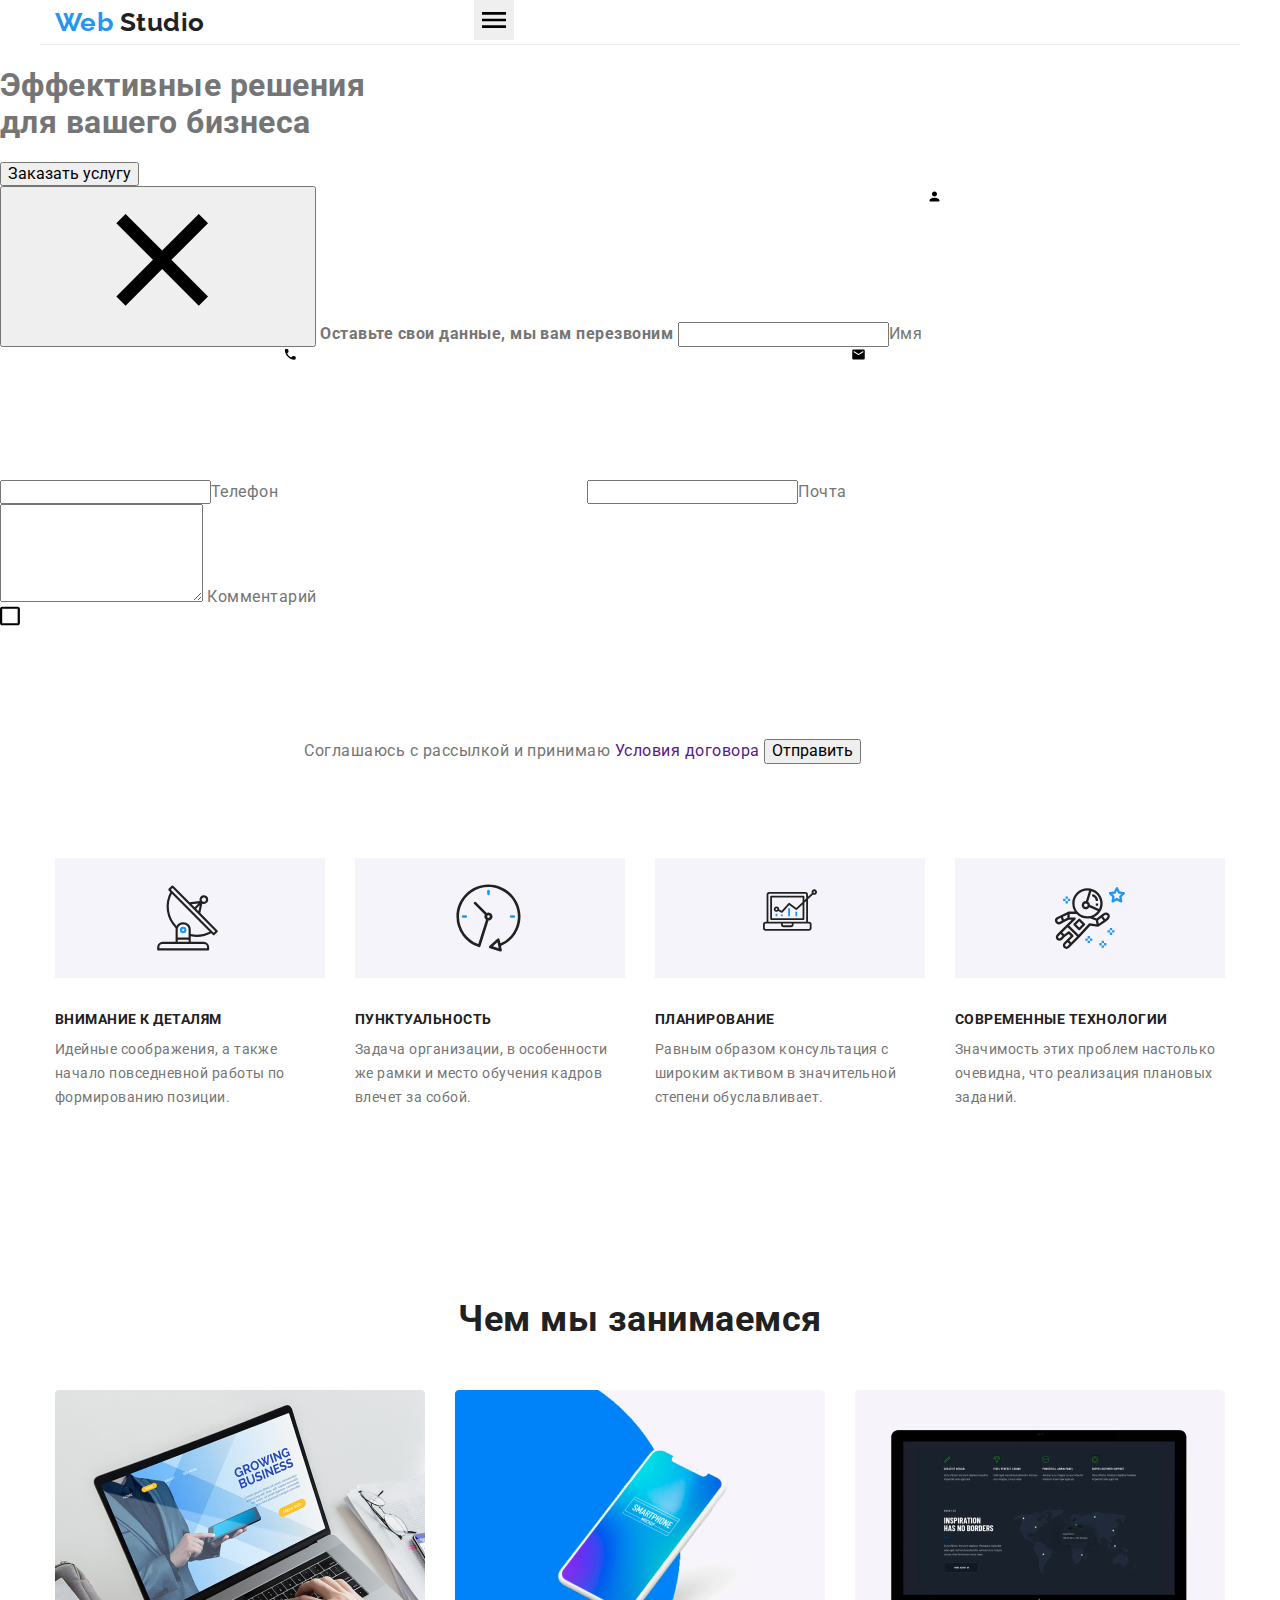
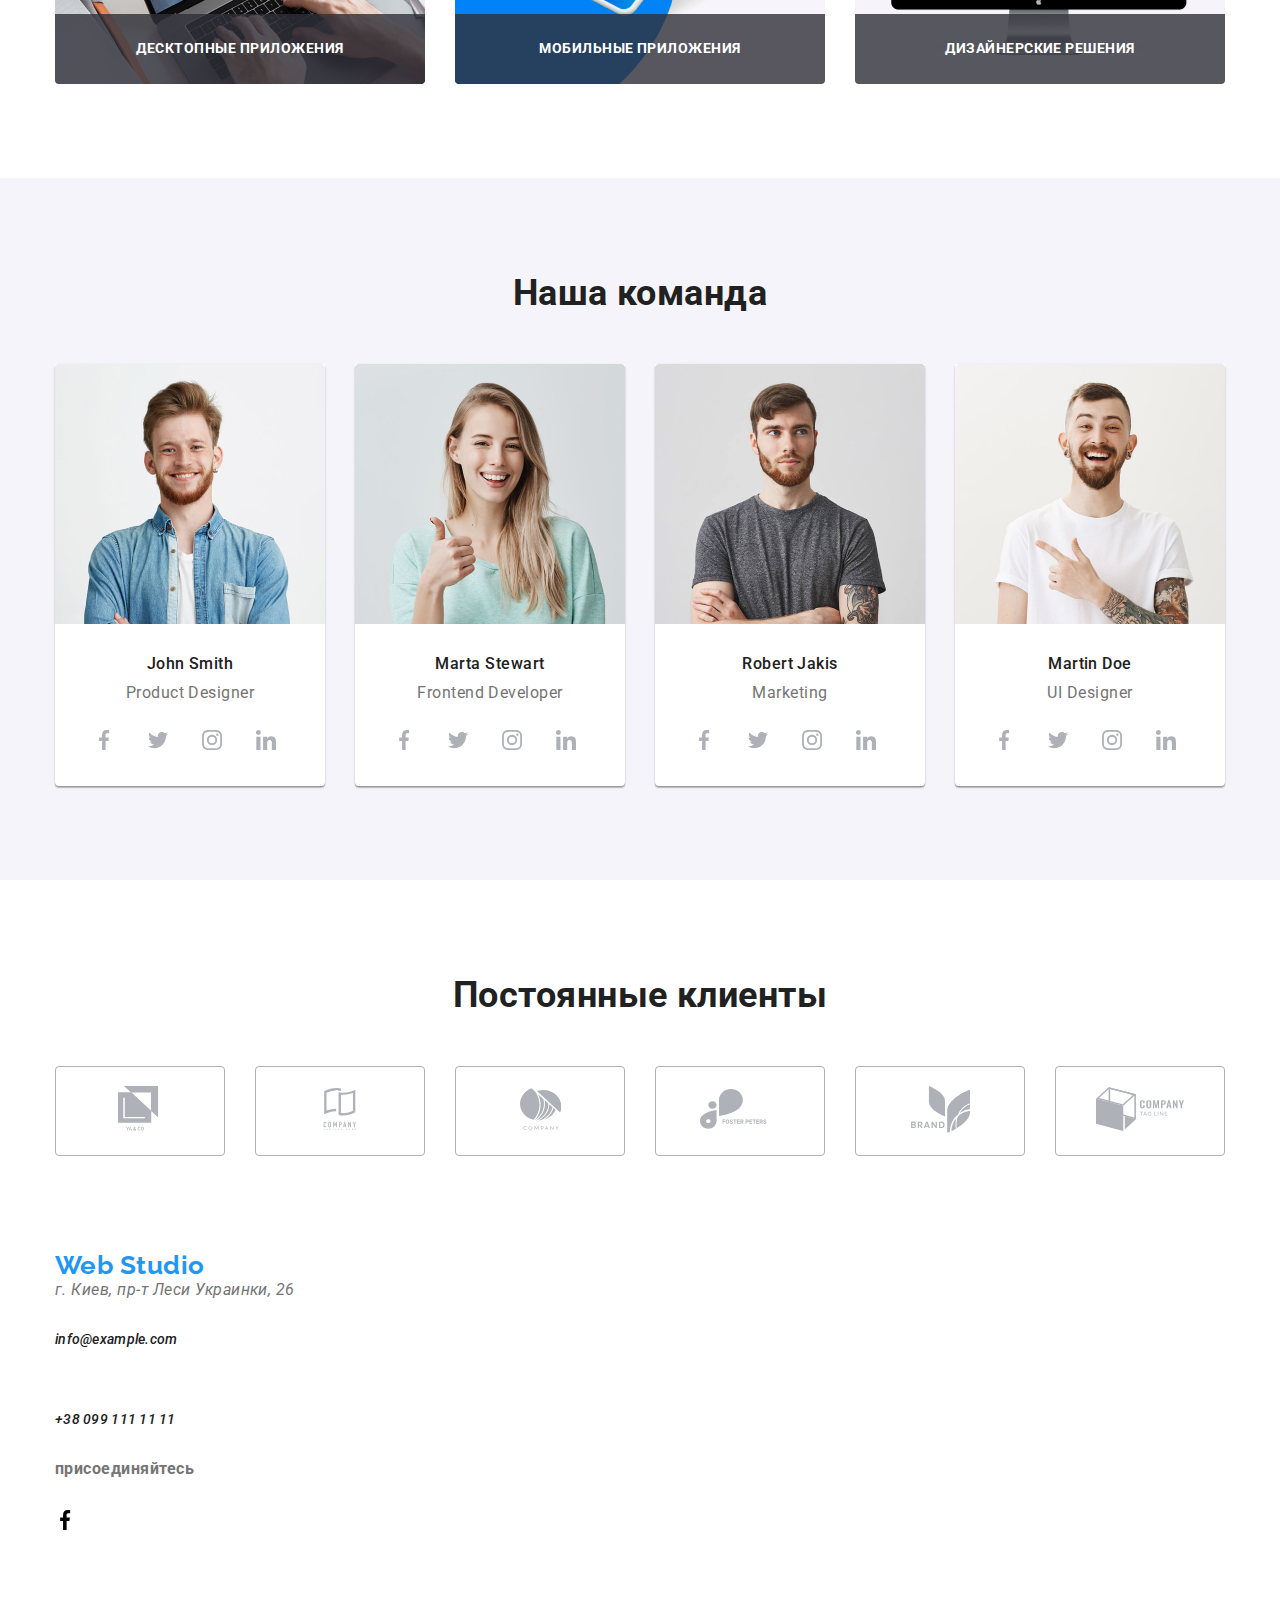
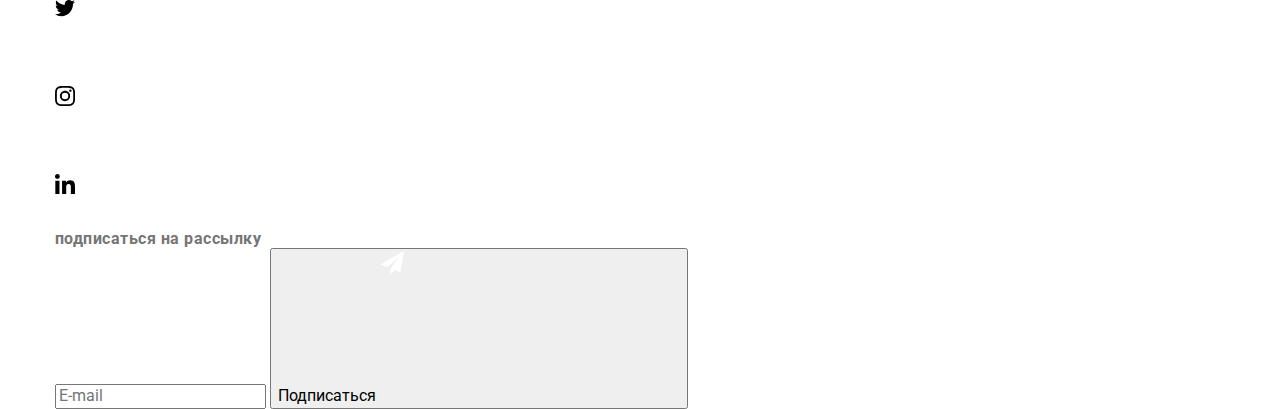
==== commit 4b185918: "adapt3" ====
--- a/index.html
+++ b/index.html
@@ -22,29 +22,49 @@
           >Web <span class="part">Studio</span></a
         >
         <nav>
-          <ul class="site-nav">
-            <li class="item"><a href="" class="link studio-link">Студия</a></li>
-            <li class="item">
-              <a href="./portfolio.html" class="link">Портфолио</a>
-            </li>
-            <li class="item"><a href="" class="link">Контакты</a></li>
-          </ul>
+          <button
+            type="button"
+            class="menu-button"
+            aria-expanded="false"
+            aria-controls="menu-container"
+            data-menu-button
+          >
+            <svg
+              width="40"
+              height="40"
+              aria-label="Переключатель мобильного меню"
+            >
+              <use class="icon-cross" href="./img/aaa1.svg#icon-close"></use>
+              <use class="icon-menu" href="./img/aaa1.svg#icon-menu"></use>
+            </svg>
+          </button>
+          <div class="menu-container" id="menu-container" data-menu>
+            <ul class="site-nav">
+              <li class="item">
+                <a href="" class="link studio-link">Студия</a>
+              </li>
+              <li class="item">
+                <a href="./portfolio.html" class="link">Портфолио</a>
+              </li>
+              <li class="item"><a href="" class="link">Контакты</a></li>
+            </ul>
+
+            <div class="address">
+              <a href="info@example.com" class="link">
+                <svg class="link-icon" width="16px" height="11px">
+                  <use href="./img/a1.svg#icon-envelope"></use>
+                </svg>
+                info@example.com</a
+              >
+              <a href="+380991111111" class="link">
+                <svg class="link-icon" width="10px" height="15px">
+                  <use href="./img/a1.svg#icon-smartphone"></use>
+                </svg>
+                +38 099 111 11 11</a
+              >
+            </div>
+          </div>
         </nav>
-
-        <div class="address">
-          <a href="info@example.com" class="link">
-            <svg class="link-icon" width="16px" height="11px">
-              <use href="./img/a1.svg#icon-envelope"></use>
-            </svg>
-            info@example.com</a
-          >
-          <a href="+380991111111" class="link">
-            <svg class="link-icon" width="10px" height="15px">
-              <use href="./img/a1.svg#icon-smartphone"></use>
-            </svg>
-            +38 099 111 11 11</a
-          >
-        </div>
       </div>
     </header>
     <main>
--- a/css/main.min.css
+++ b/css/main.min.css
@@ -1,2 +1,2 @@
-body{background:#ffffff;color:#757575;font-family:Roboto;letter-spacing:0.03em}ul{list-style:none;padding:0;margin:0}a{text-decoration:none}img{display:block;max-width:100%;height:auto}.section{padding-top:94px;padding-bottom:94px}.section-title{color:#212121;font-weight:700;font-size:36px;line-height:1.17;text-align:center;margin-top:0;margin-bottom:50px}.visually-hidden{position:absolute;width:1px;height:1px;margin:-1px;padding:0;overflow:hidden;border:0;clip:rect(0 0 0 0)}.container{padding-left:15px;padding-right:15px;margin-left:auto;margin-right:auto}@media screen and (min-width: 480px){.container{width:480px}}@media screen and (min-width: 768px){.container{width:768px}}@media screen and (min-width: 1200px){.container{width:1200px}}.logo{display:block;margin-right:85px;color:#2196f3;font-family:Raleway;font-weight:700;font-size:26px;line-height:1.19;text-decoration:none}.part{color:#212121}@media screen and (min-width: 768px){.feature-list{display:-webkit-box;display:-ms-flexbox;display:flex;-ms-flex-wrap:wrap;flex-wrap:wrap;margin:-15px}}@media screen and (min-width: 1200px){.feature-list{-ms-flex-wrap:nowrap;flex-wrap:nowrap}}.feature-list .item{width:450px}@media screen and (min-width: 768px){.feature-list .item{width:354px;margin:15px}}@media screen and (min-width: 1200px){.feature-list .item{width:270px;margin:15px}}.feature-list .title{margin-top:30px;margin-bottom:10px;text-transform:uppercase;color:#212121;font-weight:700;font-size:14px;line-height:1.14}.feature-list .text{margin:0;font-weight:400;font-size:14px;line-height:1.71}.features-icon{background-color:#f5f4fa;width:450px;height:120px;padding:25px 190px}@media screen and (min-width: 768px){.features-icon{width:354px;padding:25px 142px}}@media screen and (min-width: 1200px){.features-icon{width:270px;padding:25px 100px}}@media screen and (max-width: 1199px){.reviews{display:none}}.product-list{display:-webkit-box;display:-ms-flexbox;display:flex;margin:-15px}.product-list .item{position:relative;width:370px;margin:15px}.product-list .title{position:absolute;bottom:0;right:0;left:0;margin:0;border-radius:0px 0px 4px 4px;text-align:center;padding-top:27px;padding-bottom:27px;color:#fff;font-weight:700;font-size:14px;line-height:1.14;text-transform:uppercase;background:rgba(47,48,58,0.8)}.team-section{background:#f5f4fa}@media screen and (min-width: 768px){.team-list{display:-webkit-box;display:-ms-flexbox;display:flex;-ms-flex-wrap:wrap;flex-wrap:wrap;text-align:center}}@media screen and (min-width: 1200px){.team-list{-ms-flex-wrap:nowrap;flex-wrap:nowrap;margin:-15px;text-align:center}}.team-list .item{width:450px;margin:15px;background-color:#fff;-webkit-box-shadow:0px 2px 1px rgba(0,0,0,0.2),0px 1px 1px rgba(0,0,0,0.14),0px 1px 3px rgba(0,0,0,0.12);box-shadow:0px 2px 1px rgba(0,0,0,0.2),0px 1px 1px rgba(0,0,0,0.14),0px 1px 3px rgba(0,0,0,0.12);border-radius:4px}@media screen and (min-width: 768px){.team-list .item{width:354px}}@media screen and (min-width: 1200px){.team-list .item{width:270px}}.team-list .foto{margin-bottom:30px}.team-list .title{margin-top:0px;margin-bottom:10px;color:#212121;font-weight:500;font-size:16px;line-height:1.19}.team-list .text{margin-top:0;margin-bottom:16;font-weight:400;font-size:16px;line-height:1.19}.social-network{display:-webkit-box;display:-ms-flexbox;display:flex;-webkit-box-pack:center;-ms-flex-pack:center;justify-content:center;margin-bottom:24px}.socials-link{display:-webkit-box;display:-ms-flexbox;display:flex;-webkit-box-pack:center;-ms-flex-pack:center;justify-content:center;-webkit-box-align:center;-ms-flex-align:center;align-items:center;margin-right:10px;width:44px;height:44px;background-color:#ffffff;fill:#afb1b8;border-radius:50%;-webkit-transition:background-color 250ms cubic-bezier(0.4, 0, 0.2, 1);transition:background-color 250ms cubic-bezier(0.4, 0, 0.2, 1)}.socials-link:hover,.socials-link:focus{background-color:#2196f3;fill:#fff}.clients-list{display:-webkit-box;display:-ms-flexbox;display:flex;margin:-15px;-ms-flex-wrap:wrap;flex-wrap:wrap}@media screen and (min-width: 1200px){.clients-list{-ms-flex-wrap:nowrap;flex-wrap:nowrap}}.clients-list .item{display:-webkit-box;display:-ms-flexbox;display:flex;-webkit-box-pack:center;-ms-flex-pack:center;justify-content:center;-webkit-box-align:center;-ms-flex-align:center;align-items:center;width:210px;height:90px;border:1px solid #afb1b8;-webkit-box-sizing:border-box;box-sizing:border-box;border-radius:4px;margin:15px;-webkit-transition:color 250ms cubic-bezier(0.4, 0, 0.2, 1);transition:color 250ms cubic-bezier(0.4, 0, 0.2, 1)}.clients-list .item:hover,.clients-list .item:focus{border:1px solid #2196f3}@media screen and (min-width: 768px){.clients-list .item{width:226px}}@media screen and (min-width: 1200px){.clients-list .item{width:170px}}.clients-logo{fill:#afb1b8;-webkit-transition:fill 250ms cubic-bezier(0.4, 0, 0.2, 1);transition:fill 250ms cubic-bezier(0.4, 0, 0.2, 1)}.clients-logo:hover,.clients-logo:focus{fill:#2196f3}
+body{background:#ffffff;color:#757575;font-family:Roboto;letter-spacing:0.03em}ul{list-style:none;padding:0;margin:0}a{text-decoration:none}img{display:block;max-width:100%;height:auto}.section{padding-top:94px;padding-bottom:94px}.section-title{color:#212121;font-weight:700;font-size:36px;line-height:1.17;text-align:center;margin-top:0;margin-bottom:50px}.visually-hidden{position:absolute;width:1px;height:1px;margin:-1px;padding:0;overflow:hidden;border:0;clip:rect(0 0 0 0)}.container{padding-left:15px;padding-right:15px;margin-left:auto;margin-right:auto}@media screen and (min-width: 480px){.container{width:480px}}@media screen and (min-width: 768px){.container{width:768px}}@media screen and (min-width: 1200px){.container{width:1200px}}.header-container{position:relative;display:-webkit-box;display:-ms-flexbox;display:flex;-webkit-box-align:center;-ms-flex-align:center;align-items:center;border-bottom:1px solid #ececec}.logo{display:block;margin-right:269px;color:#2196f3;font-family:Raleway;font-weight:700;font-size:26px;line-height:1.19;text-decoration:none}.part{color:#212121}.menu-button{display:-webkit-inline-box;display:-ms-inline-flexbox;display:inline-flex;margin:0;padding:0;border:none}.menu-button .icon-cross{display:none}.menu-button.is-open .icon-cross{display:block}.menu-button.is-open .icon-menu{display:none}.menu-container{position:absolute;display:none;top:100%;left:0;width:100%;background-color:#fff;padding:60px, 140px;text-align:center;font-size:20px}.menu-container.is-open{display:block}.link{display:block;position:relative;color:#212121;font-weight:500;font-size:14px;line-height:1.14;letter-spacing:0.02em;padding-top:32px;padding-bottom:32px;-webkit-transition:color 250ms cubic-bezier(0.4, 0, 0.2, 1);transition:color 250ms cubic-bezier(0.4, 0, 0.2, 1)}.site-nav .link:hover,.site-nav .link:focus{color:#2196f3}.site-nav .link::after{content:" ";position:absolute;left:0;bottom:0;display:block;width:100%;height:4px;border-radius:2px;background-color:#2196f3;opacity:0;-webkit-transition:opacity 250ms cubic-bezier(0.4, 0, 0.2, 1);transition:opacity 250ms cubic-bezier(0.4, 0, 0.2, 1)}.site-nav .link:hover::after,.site-nav .link:focus::after{opacity:1}.site-nav .studio-link::after{content:" ";position:absolute;left:0;bottom:0;display:block;width:100%;height:4px;border-radius:2px;background-color:#2196f3;opacity:1;-webkit-transition:opacity 250ms cubic-bezier(0.4, 0, 0.2, 1);transition:opacity 250ms cubic-bezier(0.4, 0, 0.2, 1)}.site-nav .studio-link:hover::after,.site-nav .studio-link:focus::after{opacity:1}.site-nav .portfolio-link::after{content:" ";position:absolute;left:0;bottom:0;display:block;width:100%;height:4px;border-radius:2px;background-color:#2196f3;opacity:1;-webkit-transition:opacity 250ms cubic-bezier(0.4, 0, 0.2, 1);transition:opacity 250ms cubic-bezier(0.4, 0, 0.2, 1)}.site-nav .portfolio-link:hover::after,.site-nav .portfolio-link:focus::after{opacity:1}@media screen and (min-width: 768px){.feature-list{display:-webkit-box;display:-ms-flexbox;display:flex;-ms-flex-wrap:wrap;flex-wrap:wrap;margin:-15px}}@media screen and (min-width: 1200px){.feature-list{-ms-flex-wrap:nowrap;flex-wrap:nowrap}}.feature-list .item{width:450px}@media screen and (min-width: 768px){.feature-list .item{width:354px;margin:15px}}@media screen and (min-width: 1200px){.feature-list .item{width:270px;margin:15px}}.feature-list .title{margin-top:30px;margin-bottom:10px;text-transform:uppercase;color:#212121;font-weight:700;font-size:14px;line-height:1.14}.feature-list .text{margin:0;font-weight:400;font-size:14px;line-height:1.71}.features-icon{background-color:#f5f4fa;width:450px;height:120px;padding:25px 190px}@media screen and (min-width: 768px){.features-icon{width:354px;padding:25px 142px}}@media screen and (min-width: 1200px){.features-icon{width:270px;padding:25px 100px}}@media screen and (max-width: 1199px){.reviews{display:none}}.product-list{display:-webkit-box;display:-ms-flexbox;display:flex;margin:-15px}.product-list .item{position:relative;width:370px;margin:15px}.product-list .title{position:absolute;bottom:0;right:0;left:0;margin:0;border-radius:0px 0px 4px 4px;text-align:center;padding-top:27px;padding-bottom:27px;color:#fff;font-weight:700;font-size:14px;line-height:1.14;text-transform:uppercase;background:rgba(47,48,58,0.8)}.team-section{background:#f5f4fa}@media screen and (min-width: 768px){.team-list{display:-webkit-box;display:-ms-flexbox;display:flex;-ms-flex-wrap:wrap;flex-wrap:wrap;text-align:center}}@media screen and (min-width: 1200px){.team-list{-ms-flex-wrap:nowrap;flex-wrap:nowrap;margin:-15px;text-align:center}}.team-list .item{width:450px;margin:15px;background-color:#fff;-webkit-box-shadow:0px 2px 1px rgba(0,0,0,0.2),0px 1px 1px rgba(0,0,0,0.14),0px 1px 3px rgba(0,0,0,0.12);box-shadow:0px 2px 1px rgba(0,0,0,0.2),0px 1px 1px rgba(0,0,0,0.14),0px 1px 3px rgba(0,0,0,0.12);border-radius:4px}@media screen and (min-width: 768px){.team-list .item{width:354px}}@media screen and (min-width: 1200px){.team-list .item{width:270px}}.team-list .foto{margin-bottom:30px}.team-list .title{margin-top:0px;margin-bottom:10px;color:#212121;font-weight:500;font-size:16px;line-height:1.19}.team-list .text{margin-top:0;margin-bottom:16;font-weight:400;font-size:16px;line-height:1.19}.social-network{display:-webkit-box;display:-ms-flexbox;display:flex;-webkit-box-pack:center;-ms-flex-pack:center;justify-content:center;margin-bottom:24px}.socials-link{display:-webkit-box;display:-ms-flexbox;display:flex;-webkit-box-pack:center;-ms-flex-pack:center;justify-content:center;-webkit-box-align:center;-ms-flex-align:center;align-items:center;margin-right:10px;width:44px;height:44px;background-color:#ffffff;fill:#afb1b8;border-radius:50%;-webkit-transition:background-color 250ms cubic-bezier(0.4, 0, 0.2, 1);transition:background-color 250ms cubic-bezier(0.4, 0, 0.2, 1)}.socials-link:hover,.socials-link:focus{background-color:#2196f3;fill:#fff}.clients-list{display:-webkit-box;display:-ms-flexbox;display:flex;margin:-15px;-ms-flex-wrap:wrap;flex-wrap:wrap}@media screen and (min-width: 1200px){.clients-list{-ms-flex-wrap:nowrap;flex-wrap:nowrap}}.clients-list .item{display:-webkit-box;display:-ms-flexbox;display:flex;-webkit-box-pack:center;-ms-flex-pack:center;justify-content:center;-webkit-box-align:center;-ms-flex-align:center;align-items:center;width:210px;height:90px;border:1px solid #afb1b8;-webkit-box-sizing:border-box;box-sizing:border-box;border-radius:4px;margin:15px;-webkit-transition:color 250ms cubic-bezier(0.4, 0, 0.2, 1);transition:color 250ms cubic-bezier(0.4, 0, 0.2, 1)}.clients-list .item:hover,.clients-list .item:focus{border:1px solid #2196f3}@media screen and (min-width: 768px){.clients-list .item{width:226px}}@media screen and (min-width: 1200px){.clients-list .item{width:170px}}.clients-logo{fill:#afb1b8;-webkit-transition:fill 250ms cubic-bezier(0.4, 0, 0.2, 1);transition:fill 250ms cubic-bezier(0.4, 0, 0.2, 1)}.clients-logo:hover,.clients-logo:focus{fill:#2196f3}
 /*# sourceMappingURL=main.min.css.map */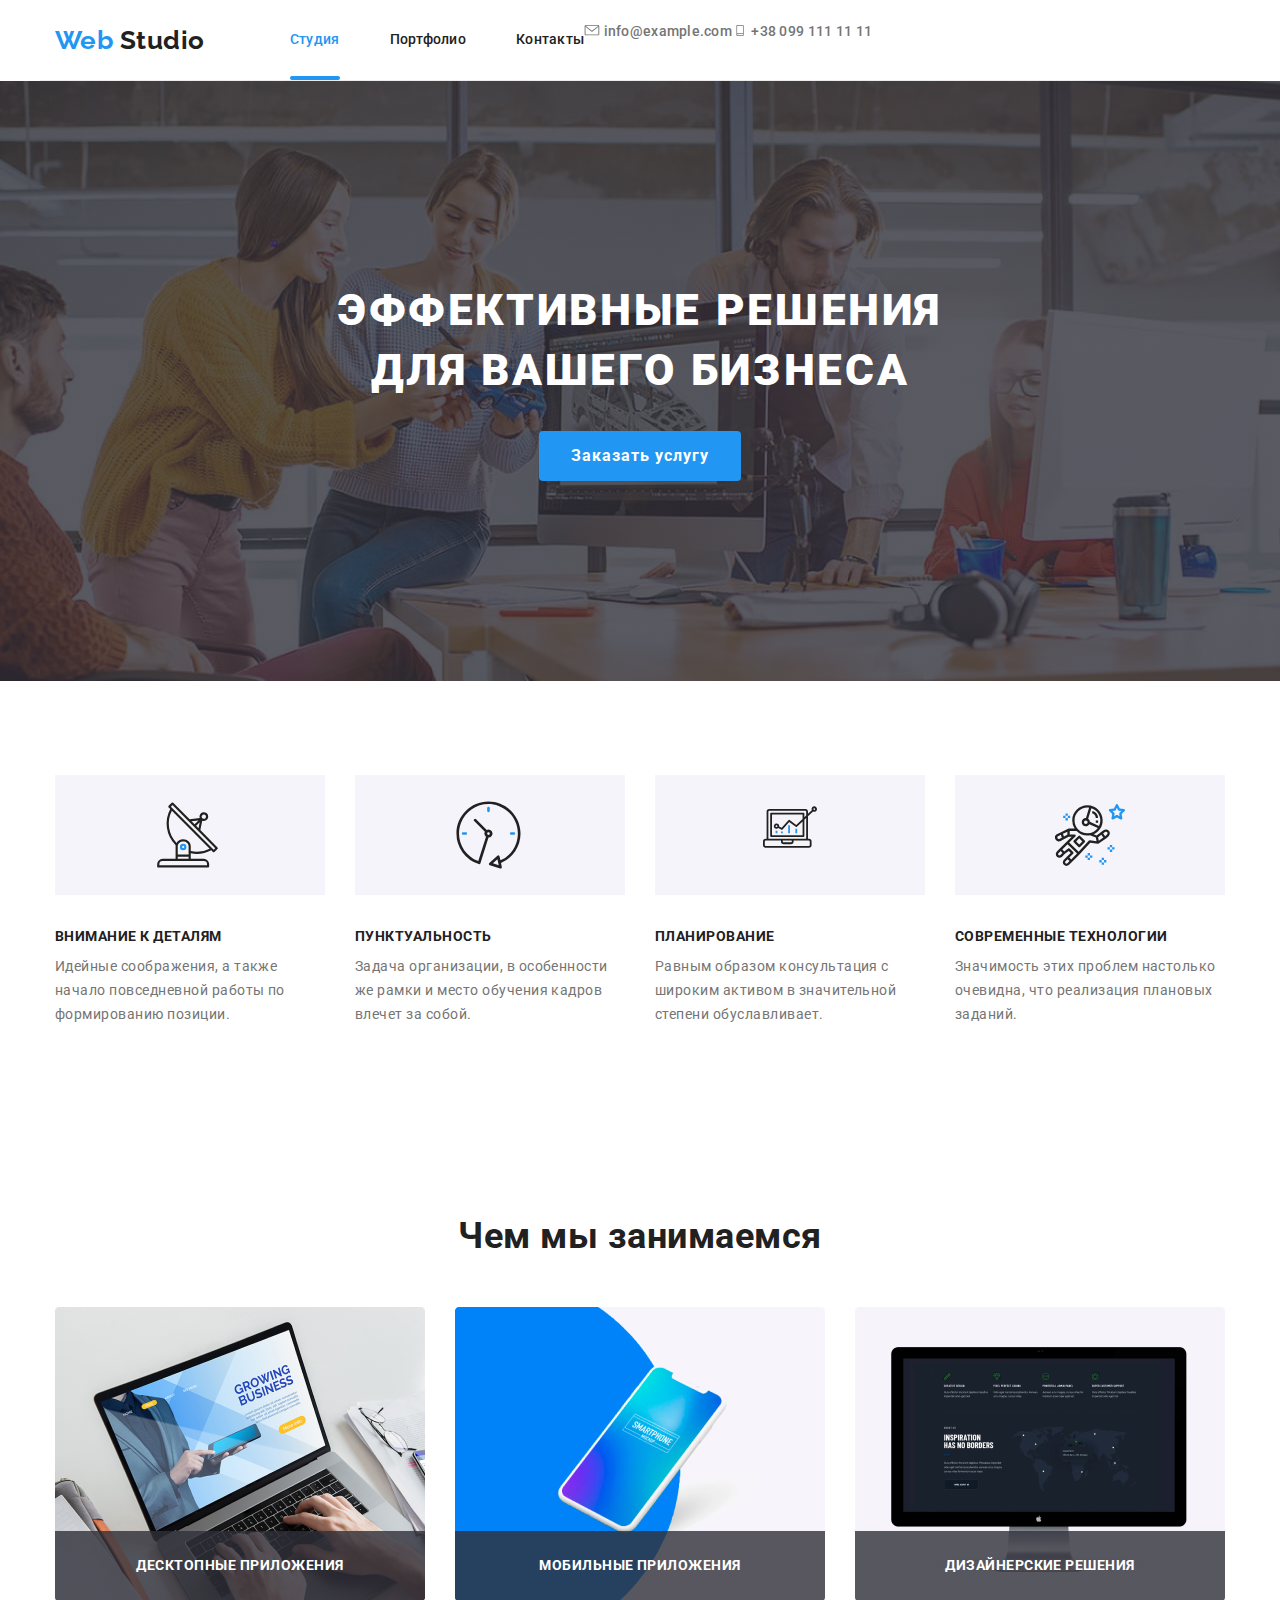
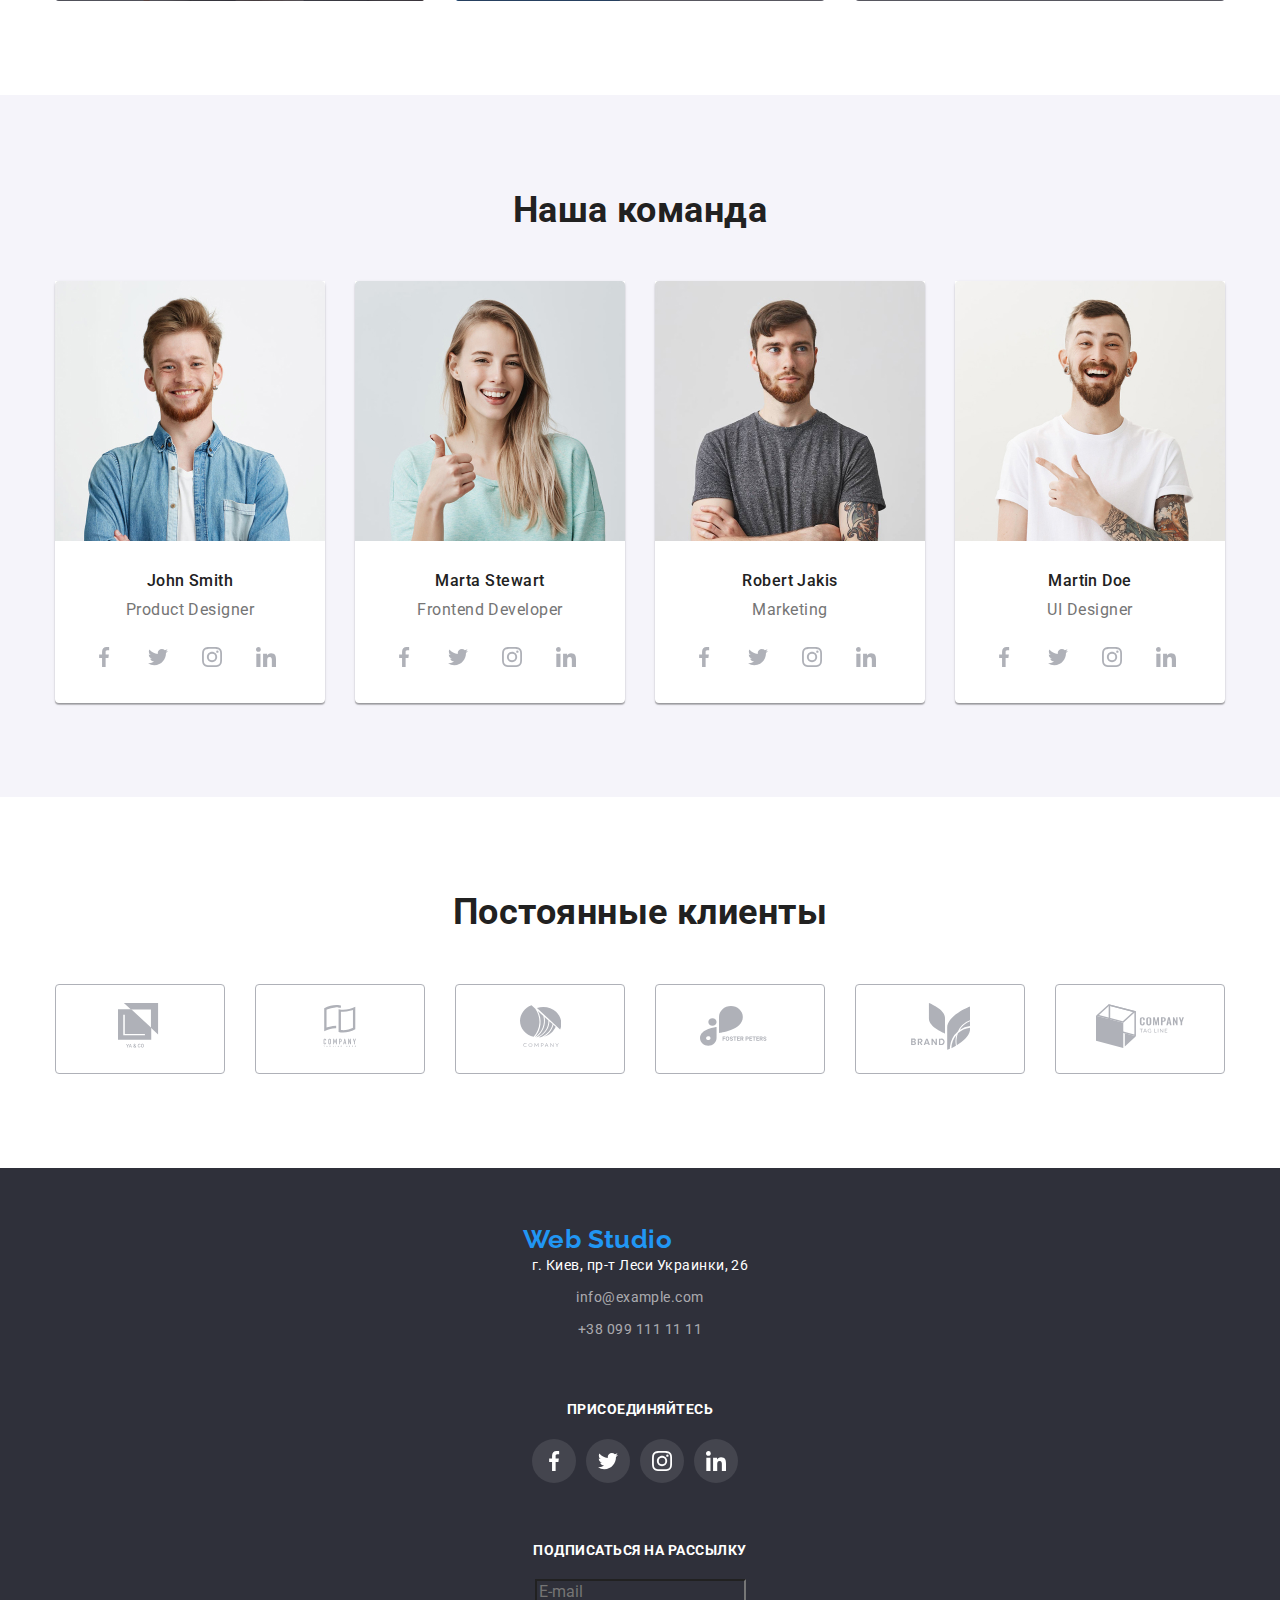
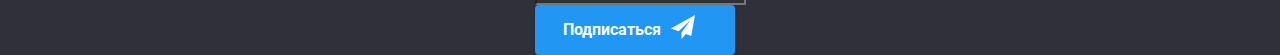
==== commit f5294e91: "adapt5" ====
--- a/index.html
+++ b/index.html
@@ -21,7 +21,7 @@
         <a href="./index.html" class="logo"
           >Web <span class="part">Studio</span></a
         >
-        <nav>
+        <nav class="nav">
           <button
             type="button"
             class="menu-button"
--- a/css/main.min.css
+++ b/css/main.min.css
@@ -1,2 +1,2 @@
-body{background:#ffffff;color:#757575;font-family:Roboto;letter-spacing:0.03em}ul{list-style:none;padding:0;margin:0}a{text-decoration:none}img{display:block;max-width:100%;height:auto}.section{padding-top:94px;padding-bottom:94px}.section-title{color:#212121;font-weight:700;font-size:36px;line-height:1.17;text-align:center;margin-top:0;margin-bottom:50px}.visually-hidden{position:absolute;width:1px;height:1px;margin:-1px;padding:0;overflow:hidden;border:0;clip:rect(0 0 0 0)}.container{padding-left:15px;padding-right:15px;margin-left:auto;margin-right:auto}@media screen and (min-width: 480px){.container{width:480px}}@media screen and (min-width: 768px){.container{width:768px}}@media screen and (min-width: 1200px){.container{width:1200px}}.header-container{position:relative;display:-webkit-box;display:-ms-flexbox;display:flex;-webkit-box-align:center;-ms-flex-align:center;align-items:center;border-bottom:1px solid #ececec}.logo{display:block;margin-right:269px;color:#2196f3;font-family:Raleway;font-weight:700;font-size:26px;line-height:1.19;text-decoration:none}.part{color:#212121}.menu-button{display:-webkit-inline-box;display:-ms-inline-flexbox;display:inline-flex;margin:0;padding:0;border:none}.menu-button .icon-cross{display:none}.menu-button.is-open .icon-cross{display:block}.menu-button.is-open .icon-menu{display:none}.menu-container{position:absolute;display:none;top:100%;left:0;width:100%;background-color:#fff;padding:60px, 140px;text-align:center;font-size:20px}.menu-container.is-open{display:block}.link{display:block;position:relative;color:#212121;font-weight:500;font-size:14px;line-height:1.14;letter-spacing:0.02em;padding-top:32px;padding-bottom:32px;-webkit-transition:color 250ms cubic-bezier(0.4, 0, 0.2, 1);transition:color 250ms cubic-bezier(0.4, 0, 0.2, 1)}.site-nav .link:hover,.site-nav .link:focus{color:#2196f3}.site-nav .link::after{content:" ";position:absolute;left:0;bottom:0;display:block;width:100%;height:4px;border-radius:2px;background-color:#2196f3;opacity:0;-webkit-transition:opacity 250ms cubic-bezier(0.4, 0, 0.2, 1);transition:opacity 250ms cubic-bezier(0.4, 0, 0.2, 1)}.site-nav .link:hover::after,.site-nav .link:focus::after{opacity:1}.site-nav .studio-link::after{content:" ";position:absolute;left:0;bottom:0;display:block;width:100%;height:4px;border-radius:2px;background-color:#2196f3;opacity:1;-webkit-transition:opacity 250ms cubic-bezier(0.4, 0, 0.2, 1);transition:opacity 250ms cubic-bezier(0.4, 0, 0.2, 1)}.site-nav .studio-link:hover::after,.site-nav .studio-link:focus::after{opacity:1}.site-nav .portfolio-link::after{content:" ";position:absolute;left:0;bottom:0;display:block;width:100%;height:4px;border-radius:2px;background-color:#2196f3;opacity:1;-webkit-transition:opacity 250ms cubic-bezier(0.4, 0, 0.2, 1);transition:opacity 250ms cubic-bezier(0.4, 0, 0.2, 1)}.site-nav .portfolio-link:hover::after,.site-nav .portfolio-link:focus::after{opacity:1}@media screen and (min-width: 768px){.feature-list{display:-webkit-box;display:-ms-flexbox;display:flex;-ms-flex-wrap:wrap;flex-wrap:wrap;margin:-15px}}@media screen and (min-width: 1200px){.feature-list{-ms-flex-wrap:nowrap;flex-wrap:nowrap}}.feature-list .item{width:450px}@media screen and (min-width: 768px){.feature-list .item{width:354px;margin:15px}}@media screen and (min-width: 1200px){.feature-list .item{width:270px;margin:15px}}.feature-list .title{margin-top:30px;margin-bottom:10px;text-transform:uppercase;color:#212121;font-weight:700;font-size:14px;line-height:1.14}.feature-list .text{margin:0;font-weight:400;font-size:14px;line-height:1.71}.features-icon{background-color:#f5f4fa;width:450px;height:120px;padding:25px 190px}@media screen and (min-width: 768px){.features-icon{width:354px;padding:25px 142px}}@media screen and (min-width: 1200px){.features-icon{width:270px;padding:25px 100px}}@media screen and (max-width: 1199px){.reviews{display:none}}.product-list{display:-webkit-box;display:-ms-flexbox;display:flex;margin:-15px}.product-list .item{position:relative;width:370px;margin:15px}.product-list .title{position:absolute;bottom:0;right:0;left:0;margin:0;border-radius:0px 0px 4px 4px;text-align:center;padding-top:27px;padding-bottom:27px;color:#fff;font-weight:700;font-size:14px;line-height:1.14;text-transform:uppercase;background:rgba(47,48,58,0.8)}.team-section{background:#f5f4fa}@media screen and (min-width: 768px){.team-list{display:-webkit-box;display:-ms-flexbox;display:flex;-ms-flex-wrap:wrap;flex-wrap:wrap;text-align:center}}@media screen and (min-width: 1200px){.team-list{-ms-flex-wrap:nowrap;flex-wrap:nowrap;margin:-15px;text-align:center}}.team-list .item{width:450px;margin:15px;background-color:#fff;-webkit-box-shadow:0px 2px 1px rgba(0,0,0,0.2),0px 1px 1px rgba(0,0,0,0.14),0px 1px 3px rgba(0,0,0,0.12);box-shadow:0px 2px 1px rgba(0,0,0,0.2),0px 1px 1px rgba(0,0,0,0.14),0px 1px 3px rgba(0,0,0,0.12);border-radius:4px}@media screen and (min-width: 768px){.team-list .item{width:354px}}@media screen and (min-width: 1200px){.team-list .item{width:270px}}.team-list .foto{margin-bottom:30px}.team-list .title{margin-top:0px;margin-bottom:10px;color:#212121;font-weight:500;font-size:16px;line-height:1.19}.team-list .text{margin-top:0;margin-bottom:16;font-weight:400;font-size:16px;line-height:1.19}.social-network{display:-webkit-box;display:-ms-flexbox;display:flex;-webkit-box-pack:center;-ms-flex-pack:center;justify-content:center;margin-bottom:24px}.socials-link{display:-webkit-box;display:-ms-flexbox;display:flex;-webkit-box-pack:center;-ms-flex-pack:center;justify-content:center;-webkit-box-align:center;-ms-flex-align:center;align-items:center;margin-right:10px;width:44px;height:44px;background-color:#ffffff;fill:#afb1b8;border-radius:50%;-webkit-transition:background-color 250ms cubic-bezier(0.4, 0, 0.2, 1);transition:background-color 250ms cubic-bezier(0.4, 0, 0.2, 1)}.socials-link:hover,.socials-link:focus{background-color:#2196f3;fill:#fff}.clients-list{display:-webkit-box;display:-ms-flexbox;display:flex;margin:-15px;-ms-flex-wrap:wrap;flex-wrap:wrap}@media screen and (min-width: 1200px){.clients-list{-ms-flex-wrap:nowrap;flex-wrap:nowrap}}.clients-list .item{display:-webkit-box;display:-ms-flexbox;display:flex;-webkit-box-pack:center;-ms-flex-pack:center;justify-content:center;-webkit-box-align:center;-ms-flex-align:center;align-items:center;width:210px;height:90px;border:1px solid #afb1b8;-webkit-box-sizing:border-box;box-sizing:border-box;border-radius:4px;margin:15px;-webkit-transition:color 250ms cubic-bezier(0.4, 0, 0.2, 1);transition:color 250ms cubic-bezier(0.4, 0, 0.2, 1)}.clients-list .item:hover,.clients-list .item:focus{border:1px solid #2196f3}@media screen and (min-width: 768px){.clients-list .item{width:226px}}@media screen and (min-width: 1200px){.clients-list .item{width:170px}}.clients-logo{fill:#afb1b8;-webkit-transition:fill 250ms cubic-bezier(0.4, 0, 0.2, 1);transition:fill 250ms cubic-bezier(0.4, 0, 0.2, 1)}.clients-logo:hover,.clients-logo:focus{fill:#2196f3}
+body{background:#ffffff;color:#757575;font-family:Roboto;letter-spacing:0.03em}ul{list-style:none;padding:0;margin:0}a{text-decoration:none}img{display:block;max-width:100%;height:auto}.section{padding-top:94px;padding-bottom:94px}.section-title{color:#212121;font-weight:700;font-size:36px;line-height:1.17;text-align:center;margin-top:0;margin-bottom:50px}.visually-hidden{position:absolute;width:1px;height:1px;margin:-1px;padding:0;overflow:hidden;border:0;clip:rect(0 0 0 0)}.container{padding-left:15px;padding-right:15px;margin-left:auto;margin-right:auto}@media screen and (min-width: 480px){.container{width:480px}}@media screen and (min-width: 768px){.container{width:768px}}@media screen and (min-width: 1200px){.container{width:1200px}}.header-container{position:relative;display:-webkit-box;display:-ms-flexbox;display:flex;-webkit-box-align:center;-ms-flex-align:center;align-items:center;border-bottom:1px solid #ececec}.logo{display:block;margin-right:269px;color:#2196f3;font-family:Raleway;font-weight:700;font-size:26px;line-height:1.19;text-decoration:none}@media screen and (min-width: 768px){.logo{margin-right:85px}}.part{color:#212121}.menu-button{display:-webkit-inline-box;display:-ms-inline-flexbox;display:inline-flex;margin:0;padding:0;border:none}@media screen and (min-width: 768px){.menu-button{display:none}}.menu-button .icon-cross{display:none}.menu-button.is-open .icon-cross{display:block}.menu-button.is-open .icon-menu{display:none}.menu-container{display:-webkit-box;display:-ms-flexbox;display:flex;-webkit-box-align:center;-ms-flex-align:center;align-items:center;text-align:center;background-color:#fff;font-size:20px}.menu-container.is-open{display:block}@media screen and (max-width: 767px){.menu-container{position:absolute;display:none;top:100%;left:0;width:100%}}@media screen and (min-width: 768px){.menu-container{display:-webkit-box;display:-ms-flexbox;display:flex}.menu-container .site-nav{display:-webkit-box;display:-ms-flexbox;display:flex}}.site-nav .link{position:relative;display:block;padding-bottom:40px;font-weight:500;font-size:18px;line-height:1.17;letter-spacing:0.02em;color:#212121}.site-nav .link:hover,.site-nav .link:focus{color:#2196f3}@media screen and (min-width: 768px){.site-nav .link{display:block;font-size:14px;line-height:1.14;padding-top:32px;padding-bottom:32px;-webkit-transition:color 250ms cubic-bezier(0.4, 0, 0.2, 1);transition:color 250ms cubic-bezier(0.4, 0, 0.2, 1)}}.site-nav .link::after{content:" ";position:absolute;display:block;left:25%;width:50%;height:4px;border-radius:2px;background-color:#2196f3;opacity:0;-webkit-transition:opacity 250ms cubic-bezier(0.4, 0, 0.2, 1);transition:opacity 250ms cubic-bezier(0.4, 0, 0.2, 1)}@media screen and (min-width: 768px){.site-nav .link::after{bottom:0;left:0;width:100%}}.site-nav .link:hover::after,.site-nav .link:focus::after{opacity:1}.site-nav .studio-link{color:#2196f3;opacity:1}.site-nav .studio-link::after{content:" ";position:absolute;left:25%;width:50%;display:block;height:4px;border-radius:2px;background-color:#2196f3;opacity:1;-webkit-transition:opacity 250ms cubic-bezier(0.4, 0, 0.2, 1);transition:opacity 250ms cubic-bezier(0.4, 0, 0.2, 1)}@media screen and (min-width: 768px){.site-nav .studio-link::after{bottom:0;left:0;width:100%}}.site-nav .studio-link:hover::after,.site-nav .studio-link:focus::after{opacity:1}.site-nav .portfolio-link{color:#2196f3;opacity:1}.site-nav .portfolio-link::after{content:" ";position:absolute;left:25%;width:50%;display:block;height:4px;border-radius:2px;background-color:#2196f3;opacity:1;-webkit-transition:opacity 250ms cubic-bezier(0.4, 0, 0.2, 1);transition:opacity 250ms cubic-bezier(0.4, 0, 0.2, 1)}@media screen and (min-width: 768px){.site-nav .portfolio-link::after{bottom:0;left:0;width:100%}}.site-nav .portfolio-link:hover::after,.site-nav .portfolio-link:focus::after{opacity:1}@media screen and (min-width: 768px){.site-nav .item+.item{margin-left:50px}}@media screen and (min-width: 768px){.address{display:-webkit-box;display:-ms-flexbox;display:flex;margin-left:auto}}.address .link{display:block;padding-bottom:16px;-webkit-box-align:center;-ms-flex-align:center;align-items:center;font-weight:500;font-size:18px;line-height:1.17;letter-spacing:0.02em;color:#757575}@media screen and (min-width: 768px){.address .link{font-size:14px;line-height:1.14}}.address .link-icon{width:16px;height:11px;fill:#757575;-webkit-transition:opacity 250ms cubic-bezier(0.4, 0, 0.2, 1);transition:opacity 250ms cubic-bezier(0.4, 0, 0.2, 1)}.address .link-icon:hover,.address .link-icon:focus{fill:#2196f3}.is-hidden{position:absolute;width:1px;height:1px;margin:-1px;padding:0;overflow:hidden;border:0;clip:rect(0 0 0 0)}.hero{max-width:1600px;height:600px;margin-left:auto;margin-right:auto;background-image:-webkit-gradient(linear, left top, right top, from(rgba(47,48,58,0.8)), to(rgba(47,48,58,0.8))),url(../img/header.jpg);background-image:linear-gradient(to right, rgba(47,48,58,0.8), rgba(47,48,58,0.8)),url(../img/header.jpg);background-size:cover;background-position:center;background-repeat:no-repeat;text-align:center}.hero .hero-title{padding-top:200px;margin-top:0;margin-bottom:30px;color:#fff;font-weight:900;font-size:44px;line-height:1.36;letter-spacing:0.06em;text-transform:uppercase}.hero .hero-button{display:inline-block;color:#fff;cursor:pointer;border:none;font-weight:700;font-size:16px;line-height:1.87;letter-spacing:0.06em;background:#2196f3;border-radius:4px;padding:10px 32px}.backdrop{position:fixed;top:0;left:0;width:100%;height:100%;background-color:rgba(0,0,0,0.3);padding:50px 30px;overflow-y:scroll}.backdrop.is-hidden{display:none}.form{padding:40px;background:#ffffff;-webkit-box-shadow:0px 2px 1px rgba(0,0,0,0.2),0px 1px 1px rgba(0,0,0,0.14),0px 1px 3px rgba(0,0,0,0.12);box-shadow:0px 2px 1px rgba(0,0,0,0.2),0px 1px 1px rgba(0,0,0,0.14),0px 1px 3px rgba(0,0,0,0.12);border-radius:4px}.form .title{display:block;margin-bottom:30px;font-weight:500;font-size:20px;line-height:1.15;text-align:center;color:#212121}.form .closed-button{position:absolute;display:-webkit-box;display:-ms-flexbox;display:flex;border:1px solid rgba(0,0,0,0.1);cursor:pointer;-webkit-box-pack:center;-ms-flex-pack:center;justify-content:center;-webkit-box-align:center;-ms-flex-align:center;align-items:center;width:30px;height:30px;border-radius:50%;background-color:#fff;top:-9px;right:-9px;fill:#000000}.form-field{position:relative;display:block;margin-bottom:28px;width:448px}.form-label{position:absolute;top:50%;left:40px;-webkit-transform:translateY(-50%);transform:translateY(-50%);font-weight:400;font-size:14px;line-height:1.14;letter-spacing:0.01em}.form-input{width:100%;margin:0;padding:12px 18px;padding-left:42px;border-radius:4px;border:1px solid rgba(33,33,33,0.2)}.backdrop{position:fixed;top:0;left:0;width:100%;height:100%;background-color:rgba(0,0,0,0.2);z-index:3;-webkit-transition:opacity 250ms cubic-bezier(0.4, 0, 0.2, 1);transition:opacity 250ms cubic-bezier(0.4, 0, 0.2, 1)}.modal{position:absolute;top:50%;left:50%;-webkit-transform:translate(-50%, -50%);transform:translate(-50%, -50%);width:528px;height:581px;background-color:var(--title-text-color-second--);border-radius:4px}.comment-input{height:120px;resize:none}.comment-label{position:absolute;top:12px;left:16px;font-weight:400;font-size:14px;line-height:1.14;letter-spacing:0.01em}.icon{position:absolute;top:50%;left:16px;-webkit-transform:translateY(-50%);transform:translateY(-50%);display:inline-block;width:18px;height:18px;fill:#212121}.form-field:focus-within>.icon{fill:#2196f3}.form-field:focus-within>.form-label{color:#2196f3}.form-field:focus-within>.form-input{outline-color:#2196f3}.form-field:focus-within>.form-label,.form-input:not(:placeholder-shown)+.form-label{-webkit-transform:translateY(-50px);transform:translateY(-50px)}.form-field:focus-within>.comment-label,.form-input:not(:placeholder-shown)+.comment-label{-webkit-transform:translateY(-30px);transform:translateY(-30px);color:#2196f3}.agreement{display:-webkit-box;display:-ms-flexbox;display:flex;-webkit-box-align:center;-ms-flex-align:center;align-items:center;margin-bottom:30px}.agreement .text{font-weight:400;font-size:14px;line-height:1.71;color:#757575}.icon-chek{display:inline-block;width:20px;height:20px;margin-right:8px}.checkbox:checked+.icon-chek{background-color:#2196f3;background-image:url(../img/chek.svg);background-size:contain;background-repeat:no-repeat;background-origin:border-box}.contract{color:#2196f3;text-decoration:underline}.icon-close{width:24px;height:24px}@media screen and (min-width: 768px){.feature-list{display:-webkit-box;display:-ms-flexbox;display:flex;-ms-flex-wrap:wrap;flex-wrap:wrap;margin:-15px}}@media screen and (min-width: 1200px){.feature-list{-ms-flex-wrap:nowrap;flex-wrap:nowrap}}.feature-list .item{width:450px}@media screen and (min-width: 768px){.feature-list .item{width:354px;margin:15px}}@media screen and (min-width: 1200px){.feature-list .item{width:270px;margin:15px}}.feature-list .title{margin-top:30px;margin-bottom:10px;text-transform:uppercase;color:#212121;font-weight:700;font-size:14px;line-height:1.14}.feature-list .text{margin:0;font-weight:400;font-size:14px;line-height:1.71}.features-icon{background-color:#f5f4fa;width:450px;height:120px;padding:25px 190px}@media screen and (min-width: 768px){.features-icon{width:354px;padding:25px 142px}}@media screen and (min-width: 1200px){.features-icon{width:270px;padding:25px 100px}}@media screen and (max-width: 1199px){.reviews{display:none}}.product-list{display:-webkit-box;display:-ms-flexbox;display:flex;margin:-15px}.product-list .item{position:relative;width:370px;margin:15px}.product-list .title{position:absolute;bottom:0;right:0;left:0;margin:0;border-radius:0px 0px 4px 4px;text-align:center;padding-top:27px;padding-bottom:27px;color:#fff;font-weight:700;font-size:14px;line-height:1.14;text-transform:uppercase;background:rgba(47,48,58,0.8)}.team-section{background:#f5f4fa}@media screen and (min-width: 768px){.team-list{display:-webkit-box;display:-ms-flexbox;display:flex;-ms-flex-wrap:wrap;flex-wrap:wrap;text-align:center}}@media screen and (min-width: 1200px){.team-list{-ms-flex-wrap:nowrap;flex-wrap:nowrap;margin:-15px;text-align:center}}.team-list .item{width:450px;margin:15px;background-color:#fff;-webkit-box-shadow:0px 2px 1px rgba(0,0,0,0.2),0px 1px 1px rgba(0,0,0,0.14),0px 1px 3px rgba(0,0,0,0.12);box-shadow:0px 2px 1px rgba(0,0,0,0.2),0px 1px 1px rgba(0,0,0,0.14),0px 1px 3px rgba(0,0,0,0.12);border-radius:4px}@media screen and (min-width: 768px){.team-list .item{width:354px}}@media screen and (min-width: 1200px){.team-list .item{width:270px}}.team-list .foto{margin-bottom:30px}.team-list .title{margin-top:0px;margin-bottom:10px;color:#212121;font-weight:500;font-size:16px;line-height:1.19}.team-list .text{margin-top:0;margin-bottom:16;font-weight:400;font-size:16px;line-height:1.19}.social-network{display:-webkit-box;display:-ms-flexbox;display:flex;-webkit-box-pack:center;-ms-flex-pack:center;justify-content:center;margin-bottom:24px}.socials-link{display:-webkit-box;display:-ms-flexbox;display:flex;-webkit-box-pack:center;-ms-flex-pack:center;justify-content:center;-webkit-box-align:center;-ms-flex-align:center;align-items:center;margin-right:10px;width:44px;height:44px;background-color:#ffffff;fill:#afb1b8;border-radius:50%;-webkit-transition:background-color 250ms cubic-bezier(0.4, 0, 0.2, 1);transition:background-color 250ms cubic-bezier(0.4, 0, 0.2, 1)}.socials-link:hover,.socials-link:focus{background-color:#2196f3;fill:#fff}.clients-list{display:-webkit-box;display:-ms-flexbox;display:flex;margin:-15px;-ms-flex-wrap:wrap;flex-wrap:wrap}@media screen and (min-width: 1200px){.clients-list{-ms-flex-wrap:nowrap;flex-wrap:nowrap}}.clients-list .item{display:-webkit-box;display:-ms-flexbox;display:flex;-webkit-box-pack:center;-ms-flex-pack:center;justify-content:center;-webkit-box-align:center;-ms-flex-align:center;align-items:center;width:210px;height:90px;border:1px solid #afb1b8;-webkit-box-sizing:border-box;box-sizing:border-box;border-radius:4px;margin:15px;-webkit-transition:color 250ms cubic-bezier(0.4, 0, 0.2, 1);transition:color 250ms cubic-bezier(0.4, 0, 0.2, 1)}.clients-list .item:hover,.clients-list .item:focus{border:1px solid #2196f3}@media screen and (min-width: 768px){.clients-list .item{width:226px}}@media screen and (min-width: 1200px){.clients-list .item{width:170px}}.clients-logo{fill:#afb1b8;-webkit-transition:fill 250ms cubic-bezier(0.4, 0, 0.2, 1);transition:fill 250ms cubic-bezier(0.4, 0, 0.2, 1)}.clients-logo:hover,.clients-logo:focus{fill:#2196f3}footer{background:#2f303a;padding-top:56px;text-align:center}.footer-contacts .logo{text-align:center}.footer-contacts.part-footer{color:#fff}.footer-contacts{margin-bottom:60px}.footer-address .location{display:block;margin-bottom:8px;font-style:normal;font-size:14px;line-height:1.71;color:#fff}.footer-address .link{display:block;font-weight:400;font-size:14px;line-height:1.71;font-style:normal;color:rgba(255,255,255,0.6)}.footer-address .link:not(:last-child){margin-bottom:8px}.newsletter{display:-webkit-box;display:-ms-flexbox;display:flex;-webkit-box-orient:vertical;-webkit-box-direction:normal;-ms-flex-direction:column;flex-direction:column;-webkit-box-align:center;-ms-flex-align:center;align-items:center}.newsletter .title{margin-bottom:20px;text-transform:uppercase;color:#fff;font-weight:bold;font-size:14px;line-height:1.14}.footer-input{background-color:#2f303a;width:px;font-size:16px;line-height:1.25;color:rgba(255,255,255,0.6)}.footer-button{display:-webkit-box;display:-ms-flexbox;display:flex;padding:10px 28px;cursor:pointer;width:200px;height:50px;font-weight:bold;font-size:16px;line-height:1.88;background:#2196f3;color:#fff;-webkit-box-shadow:0px 4px 4px rgba(0,0,0,0.15);box-shadow:0px 4px 4px rgba(0,0,0,0.15);border:none;border-radius:4px}.subscribe{margin-right:10px}.icon-send{width:24px;height:24px}.join-us{margin-bottom:60px}.join-us .title{display:block;margin-bottom:21px;text-transform:uppercase;color:#fff;font-weight:bold;font-size:14px;line-height:1.14}.socials-footer{display:-webkit-box;display:-ms-flexbox;display:flex;-webkit-box-pack:center;-ms-flex-pack:center;justify-content:center}.socials-footer .link{display:-webkit-box;display:-ms-flexbox;display:flex;-webkit-box-pack:center;-ms-flex-pack:center;justify-content:center;-webkit-box-align:center;-ms-flex-align:center;align-items:center;margin-right:10px;width:44px;height:44px;border-radius:50%;background:rgba(255,255,255,0.1);-webkit-transition:background-color 250ms cubic-bezier(0.4, 0, 0.2, 1);transition:background-color 250ms cubic-bezier(0.4, 0, 0.2, 1)}.socials-footer .link:hover,.socials-footer .link:focus{background-color:#2196f3}.cosials-icon{fill:#ffffff}
 /*# sourceMappingURL=main.min.css.map */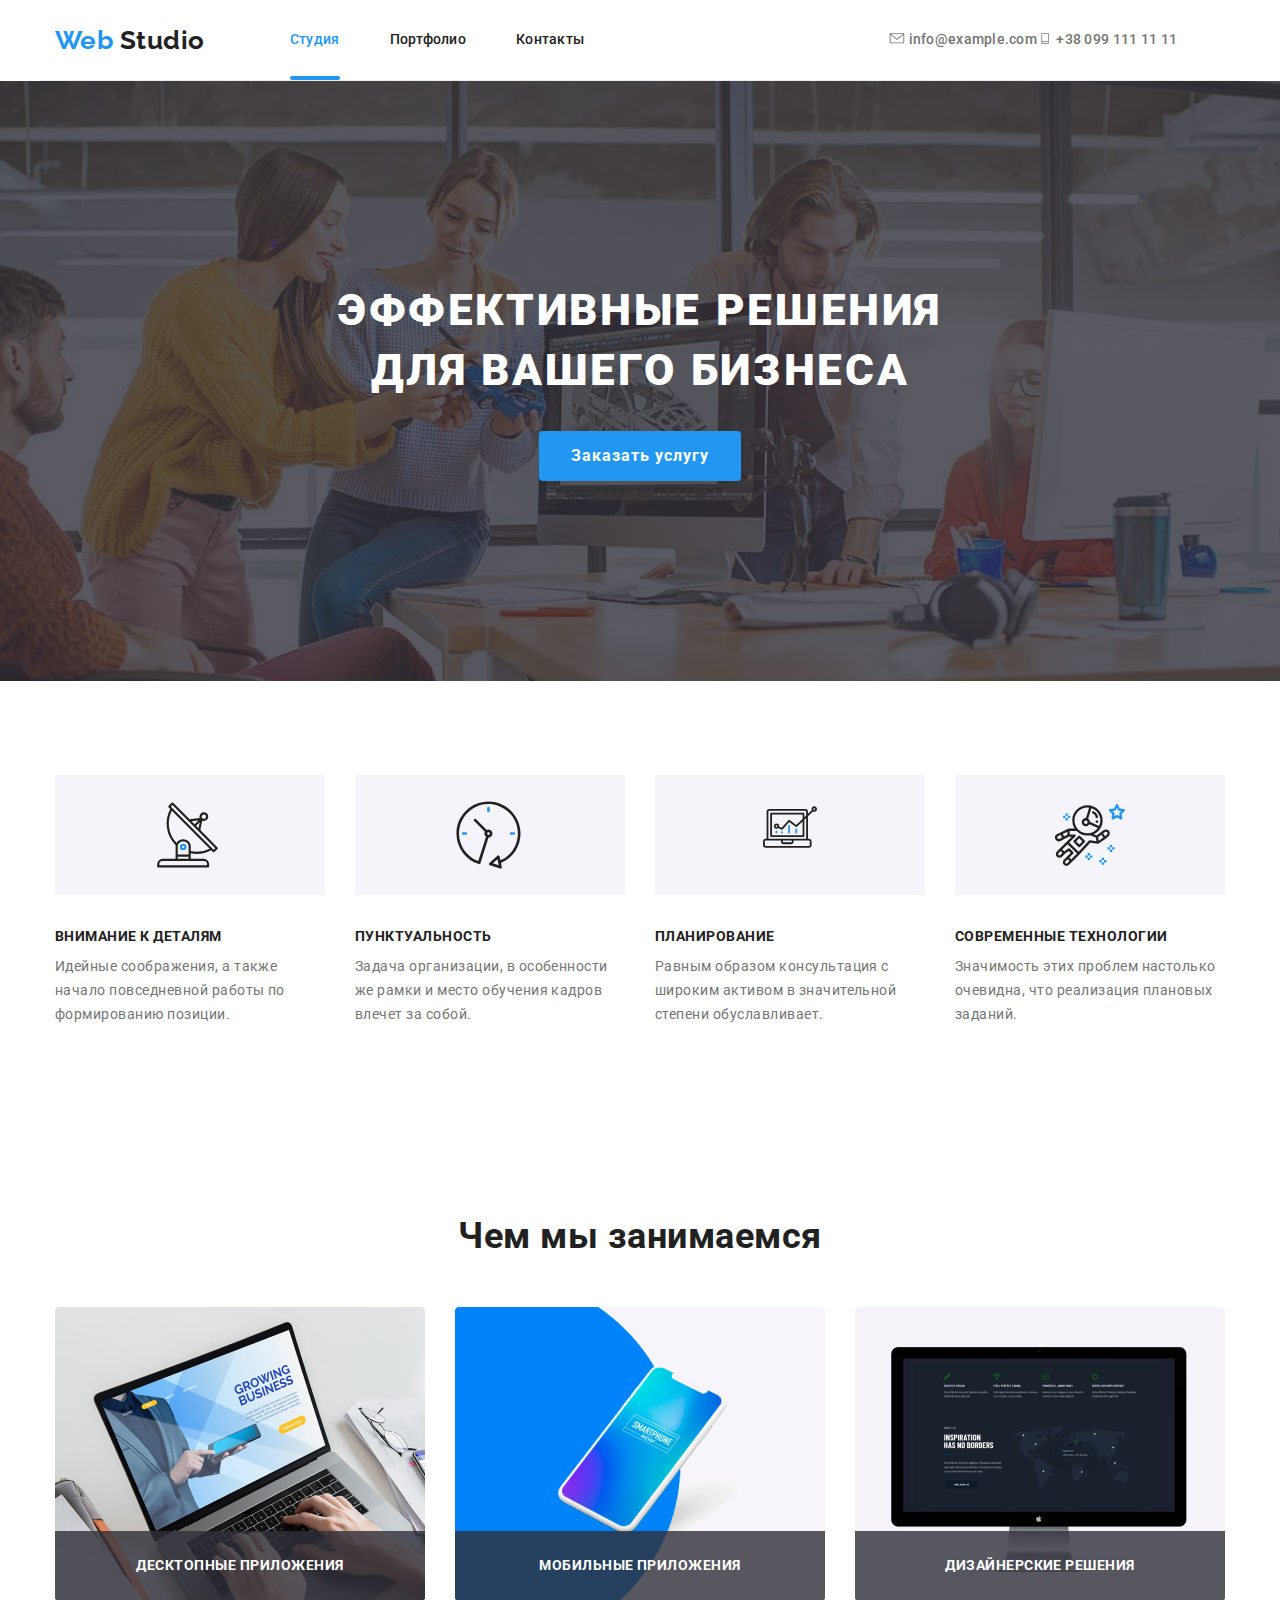
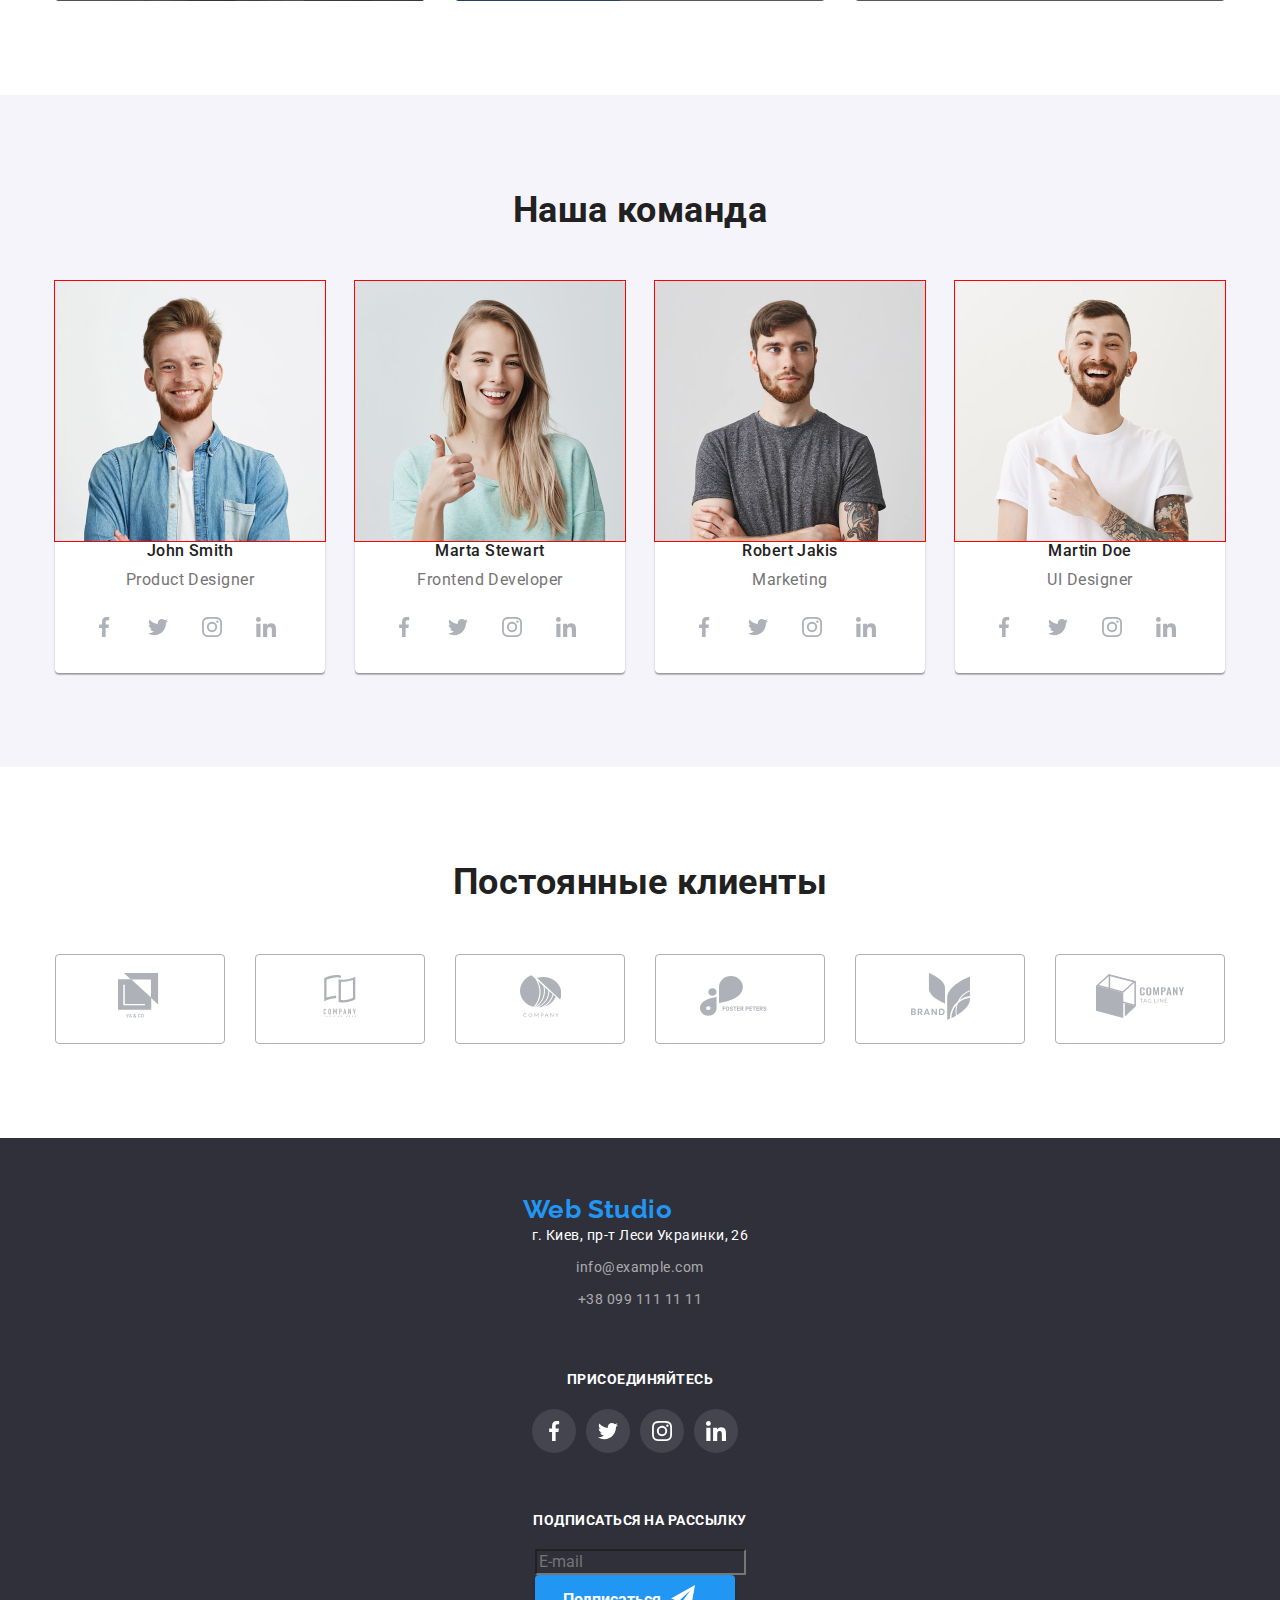
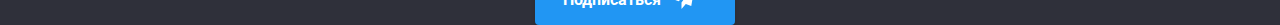
==== commit deba317d: "adapt6" ====
--- a/index.html
+++ b/index.html
@@ -276,12 +276,15 @@
           <ul class="team-list">
             <li class="item">
               <a href="">
-                <img
-                  class="foto"
-                  src="./img/foto1.jpg"
-                  alt="фото сотрудника"
-                  width="270"
-              /></a>
+                <div class="thumb">
+                  <img
+                    class="foto"
+                    srcset="./img/foto1-270.jpg 1x, ./img/foto1-540.jpg 2x"
+                    src="./img/foto1-270.jpg"
+                    alt="фото сотрудника"
+                  />
+                </div>
+              </a>
               <h3 class="title">John Smith</h3>
               <p class="text">Product Designer</p>
               <ul class="social-network">
@@ -324,12 +327,14 @@
             </li>
             <li class="item">
               <a href="">
-                <img
-                  class="foto"
-                  src="./img/foto2.jpg"
-                  alt="фото сотрудника"
-                  width="270"
-              /></a>
+                <div class="thumb">
+                  <img
+                    class="foto"
+                    srcset="./img/foto2-270.jpg 1x, ./img/foto2-540.jpg 2x"
+                    src="./img/foto2-270.jpg"
+                    alt="фото сотрудника"
+                  /></div
+              ></a>
               <h3 class="title">Marta Stewart</h3>
               <p class="text">Frontend Developer</p>
               <ul class="social-network">
@@ -372,12 +377,14 @@
             </li>
             <li class="item">
               <a href="">
-                <img
-                  class="foto"
-                  src="./img/foto3.jpg"
-                  alt="фото сотрудника"
-                  width="270"
-              /></a>
+                <div class="thumb">
+                  <img
+                    class="foto"
+                    srcset="./img/foto3-270.jpg 1x, ./img/foto3-540.jpg 2x"
+                    src="./img/foto3-270.jpg"
+                    alt="фото сотрудника"
+                  /></div
+              ></a>
               <h3 class="title">Robert Jakis</h3>
               <p class="text">Marketing</p>
               <ul class="social-network">
@@ -420,12 +427,14 @@
             </li>
             <li class="item">
               <a href="">
-                <img
-                  class="foto"
-                  src="./img/foto4.jpg"
-                  alt="фото сотрудника"
-                  width="270"
-              /></a>
+                <div class="thumb">
+                  <img
+                    class="foto"
+                    srcset="./img/foto4-270.jpg 1x, ./img/foto4-540.jpg 2x"
+                    src="./img/foto4-270.jpg"
+                    alt="фото сотрудника"
+                  /></div
+              ></a>
               <h3 class="title">Martin Doe</h3>
               <p class="text">UI Designer</p>
               <ul class="social-network">
--- a/css/main.min.css
+++ b/css/main.min.css
@@ -1,2 +1,2 @@
-body{background:#ffffff;color:#757575;font-family:Roboto;letter-spacing:0.03em}ul{list-style:none;padding:0;margin:0}a{text-decoration:none}img{display:block;max-width:100%;height:auto}.section{padding-top:94px;padding-bottom:94px}.section-title{color:#212121;font-weight:700;font-size:36px;line-height:1.17;text-align:center;margin-top:0;margin-bottom:50px}.visually-hidden{position:absolute;width:1px;height:1px;margin:-1px;padding:0;overflow:hidden;border:0;clip:rect(0 0 0 0)}.container{padding-left:15px;padding-right:15px;margin-left:auto;margin-right:auto}@media screen and (min-width: 480px){.container{width:480px}}@media screen and (min-width: 768px){.container{width:768px}}@media screen and (min-width: 1200px){.container{width:1200px}}.header-container{position:relative;display:-webkit-box;display:-ms-flexbox;display:flex;-webkit-box-align:center;-ms-flex-align:center;align-items:center;border-bottom:1px solid #ececec}.logo{display:block;margin-right:269px;color:#2196f3;font-family:Raleway;font-weight:700;font-size:26px;line-height:1.19;text-decoration:none}@media screen and (min-width: 768px){.logo{margin-right:85px}}.part{color:#212121}.menu-button{display:-webkit-inline-box;display:-ms-inline-flexbox;display:inline-flex;margin:0;padding:0;border:none}@media screen and (min-width: 768px){.menu-button{display:none}}.menu-button .icon-cross{display:none}.menu-button.is-open .icon-cross{display:block}.menu-button.is-open .icon-menu{display:none}.menu-container{display:-webkit-box;display:-ms-flexbox;display:flex;-webkit-box-align:center;-ms-flex-align:center;align-items:center;text-align:center;background-color:#fff;font-size:20px}.menu-container.is-open{display:block}@media screen and (max-width: 767px){.menu-container{position:absolute;display:none;top:100%;left:0;width:100%}}@media screen and (min-width: 768px){.menu-container{display:-webkit-box;display:-ms-flexbox;display:flex}.menu-container .site-nav{display:-webkit-box;display:-ms-flexbox;display:flex}}.site-nav .link{position:relative;display:block;padding-bottom:40px;font-weight:500;font-size:18px;line-height:1.17;letter-spacing:0.02em;color:#212121}.site-nav .link:hover,.site-nav .link:focus{color:#2196f3}@media screen and (min-width: 768px){.site-nav .link{display:block;font-size:14px;line-height:1.14;padding-top:32px;padding-bottom:32px;-webkit-transition:color 250ms cubic-bezier(0.4, 0, 0.2, 1);transition:color 250ms cubic-bezier(0.4, 0, 0.2, 1)}}.site-nav .link::after{content:" ";position:absolute;display:block;left:25%;width:50%;height:4px;border-radius:2px;background-color:#2196f3;opacity:0;-webkit-transition:opacity 250ms cubic-bezier(0.4, 0, 0.2, 1);transition:opacity 250ms cubic-bezier(0.4, 0, 0.2, 1)}@media screen and (min-width: 768px){.site-nav .link::after{bottom:0;left:0;width:100%}}.site-nav .link:hover::after,.site-nav .link:focus::after{opacity:1}.site-nav .studio-link{color:#2196f3;opacity:1}.site-nav .studio-link::after{content:" ";position:absolute;left:25%;width:50%;display:block;height:4px;border-radius:2px;background-color:#2196f3;opacity:1;-webkit-transition:opacity 250ms cubic-bezier(0.4, 0, 0.2, 1);transition:opacity 250ms cubic-bezier(0.4, 0, 0.2, 1)}@media screen and (min-width: 768px){.site-nav .studio-link::after{bottom:0;left:0;width:100%}}.site-nav .studio-link:hover::after,.site-nav .studio-link:focus::after{opacity:1}.site-nav .portfolio-link{color:#2196f3;opacity:1}.site-nav .portfolio-link::after{content:" ";position:absolute;left:25%;width:50%;display:block;height:4px;border-radius:2px;background-color:#2196f3;opacity:1;-webkit-transition:opacity 250ms cubic-bezier(0.4, 0, 0.2, 1);transition:opacity 250ms cubic-bezier(0.4, 0, 0.2, 1)}@media screen and (min-width: 768px){.site-nav .portfolio-link::after{bottom:0;left:0;width:100%}}.site-nav .portfolio-link:hover::after,.site-nav .portfolio-link:focus::after{opacity:1}@media screen and (min-width: 768px){.site-nav .item+.item{margin-left:50px}}@media screen and (min-width: 768px){.address{display:-webkit-box;display:-ms-flexbox;display:flex;margin-left:auto}}.address .link{display:block;padding-bottom:16px;-webkit-box-align:center;-ms-flex-align:center;align-items:center;font-weight:500;font-size:18px;line-height:1.17;letter-spacing:0.02em;color:#757575}@media screen and (min-width: 768px){.address .link{font-size:14px;line-height:1.14}}.address .link-icon{width:16px;height:11px;fill:#757575;-webkit-transition:opacity 250ms cubic-bezier(0.4, 0, 0.2, 1);transition:opacity 250ms cubic-bezier(0.4, 0, 0.2, 1)}.address .link-icon:hover,.address .link-icon:focus{fill:#2196f3}.is-hidden{position:absolute;width:1px;height:1px;margin:-1px;padding:0;overflow:hidden;border:0;clip:rect(0 0 0 0)}.hero{max-width:1600px;height:600px;margin-left:auto;margin-right:auto;background-image:-webkit-gradient(linear, left top, right top, from(rgba(47,48,58,0.8)), to(rgba(47,48,58,0.8))),url(../img/header.jpg);background-image:linear-gradient(to right, rgba(47,48,58,0.8), rgba(47,48,58,0.8)),url(../img/header.jpg);background-size:cover;background-position:center;background-repeat:no-repeat;text-align:center}.hero .hero-title{padding-top:200px;margin-top:0;margin-bottom:30px;color:#fff;font-weight:900;font-size:44px;line-height:1.36;letter-spacing:0.06em;text-transform:uppercase}.hero .hero-button{display:inline-block;color:#fff;cursor:pointer;border:none;font-weight:700;font-size:16px;line-height:1.87;letter-spacing:0.06em;background:#2196f3;border-radius:4px;padding:10px 32px}.backdrop{position:fixed;top:0;left:0;width:100%;height:100%;background-color:rgba(0,0,0,0.3);padding:50px 30px;overflow-y:scroll}.backdrop.is-hidden{display:none}.form{padding:40px;background:#ffffff;-webkit-box-shadow:0px 2px 1px rgba(0,0,0,0.2),0px 1px 1px rgba(0,0,0,0.14),0px 1px 3px rgba(0,0,0,0.12);box-shadow:0px 2px 1px rgba(0,0,0,0.2),0px 1px 1px rgba(0,0,0,0.14),0px 1px 3px rgba(0,0,0,0.12);border-radius:4px}.form .title{display:block;margin-bottom:30px;font-weight:500;font-size:20px;line-height:1.15;text-align:center;color:#212121}.form .closed-button{position:absolute;display:-webkit-box;display:-ms-flexbox;display:flex;border:1px solid rgba(0,0,0,0.1);cursor:pointer;-webkit-box-pack:center;-ms-flex-pack:center;justify-content:center;-webkit-box-align:center;-ms-flex-align:center;align-items:center;width:30px;height:30px;border-radius:50%;background-color:#fff;top:-9px;right:-9px;fill:#000000}.form-field{position:relative;display:block;margin-bottom:28px;width:448px}.form-label{position:absolute;top:50%;left:40px;-webkit-transform:translateY(-50%);transform:translateY(-50%);font-weight:400;font-size:14px;line-height:1.14;letter-spacing:0.01em}.form-input{width:100%;margin:0;padding:12px 18px;padding-left:42px;border-radius:4px;border:1px solid rgba(33,33,33,0.2)}.backdrop{position:fixed;top:0;left:0;width:100%;height:100%;background-color:rgba(0,0,0,0.2);z-index:3;-webkit-transition:opacity 250ms cubic-bezier(0.4, 0, 0.2, 1);transition:opacity 250ms cubic-bezier(0.4, 0, 0.2, 1)}.modal{position:absolute;top:50%;left:50%;-webkit-transform:translate(-50%, -50%);transform:translate(-50%, -50%);width:528px;height:581px;background-color:var(--title-text-color-second--);border-radius:4px}.comment-input{height:120px;resize:none}.comment-label{position:absolute;top:12px;left:16px;font-weight:400;font-size:14px;line-height:1.14;letter-spacing:0.01em}.icon{position:absolute;top:50%;left:16px;-webkit-transform:translateY(-50%);transform:translateY(-50%);display:inline-block;width:18px;height:18px;fill:#212121}.form-field:focus-within>.icon{fill:#2196f3}.form-field:focus-within>.form-label{color:#2196f3}.form-field:focus-within>.form-input{outline-color:#2196f3}.form-field:focus-within>.form-label,.form-input:not(:placeholder-shown)+.form-label{-webkit-transform:translateY(-50px);transform:translateY(-50px)}.form-field:focus-within>.comment-label,.form-input:not(:placeholder-shown)+.comment-label{-webkit-transform:translateY(-30px);transform:translateY(-30px);color:#2196f3}.agreement{display:-webkit-box;display:-ms-flexbox;display:flex;-webkit-box-align:center;-ms-flex-align:center;align-items:center;margin-bottom:30px}.agreement .text{font-weight:400;font-size:14px;line-height:1.71;color:#757575}.icon-chek{display:inline-block;width:20px;height:20px;margin-right:8px}.checkbox:checked+.icon-chek{background-color:#2196f3;background-image:url(../img/chek.svg);background-size:contain;background-repeat:no-repeat;background-origin:border-box}.contract{color:#2196f3;text-decoration:underline}.icon-close{width:24px;height:24px}@media screen and (min-width: 768px){.feature-list{display:-webkit-box;display:-ms-flexbox;display:flex;-ms-flex-wrap:wrap;flex-wrap:wrap;margin:-15px}}@media screen and (min-width: 1200px){.feature-list{-ms-flex-wrap:nowrap;flex-wrap:nowrap}}.feature-list .item{width:450px}@media screen and (min-width: 768px){.feature-list .item{width:354px;margin:15px}}@media screen and (min-width: 1200px){.feature-list .item{width:270px;margin:15px}}.feature-list .title{margin-top:30px;margin-bottom:10px;text-transform:uppercase;color:#212121;font-weight:700;font-size:14px;line-height:1.14}.feature-list .text{margin:0;font-weight:400;font-size:14px;line-height:1.71}.features-icon{background-color:#f5f4fa;width:450px;height:120px;padding:25px 190px}@media screen and (min-width: 768px){.features-icon{width:354px;padding:25px 142px}}@media screen and (min-width: 1200px){.features-icon{width:270px;padding:25px 100px}}@media screen and (max-width: 1199px){.reviews{display:none}}.product-list{display:-webkit-box;display:-ms-flexbox;display:flex;margin:-15px}.product-list .item{position:relative;width:370px;margin:15px}.product-list .title{position:absolute;bottom:0;right:0;left:0;margin:0;border-radius:0px 0px 4px 4px;text-align:center;padding-top:27px;padding-bottom:27px;color:#fff;font-weight:700;font-size:14px;line-height:1.14;text-transform:uppercase;background:rgba(47,48,58,0.8)}.team-section{background:#f5f4fa}@media screen and (min-width: 768px){.team-list{display:-webkit-box;display:-ms-flexbox;display:flex;-ms-flex-wrap:wrap;flex-wrap:wrap;text-align:center}}@media screen and (min-width: 1200px){.team-list{-ms-flex-wrap:nowrap;flex-wrap:nowrap;margin:-15px;text-align:center}}.team-list .item{width:450px;margin:15px;background-color:#fff;-webkit-box-shadow:0px 2px 1px rgba(0,0,0,0.2),0px 1px 1px rgba(0,0,0,0.14),0px 1px 3px rgba(0,0,0,0.12);box-shadow:0px 2px 1px rgba(0,0,0,0.2),0px 1px 1px rgba(0,0,0,0.14),0px 1px 3px rgba(0,0,0,0.12);border-radius:4px}@media screen and (min-width: 768px){.team-list .item{width:354px}}@media screen and (min-width: 1200px){.team-list .item{width:270px}}.team-list .foto{margin-bottom:30px}.team-list .title{margin-top:0px;margin-bottom:10px;color:#212121;font-weight:500;font-size:16px;line-height:1.19}.team-list .text{margin-top:0;margin-bottom:16;font-weight:400;font-size:16px;line-height:1.19}.social-network{display:-webkit-box;display:-ms-flexbox;display:flex;-webkit-box-pack:center;-ms-flex-pack:center;justify-content:center;margin-bottom:24px}.socials-link{display:-webkit-box;display:-ms-flexbox;display:flex;-webkit-box-pack:center;-ms-flex-pack:center;justify-content:center;-webkit-box-align:center;-ms-flex-align:center;align-items:center;margin-right:10px;width:44px;height:44px;background-color:#ffffff;fill:#afb1b8;border-radius:50%;-webkit-transition:background-color 250ms cubic-bezier(0.4, 0, 0.2, 1);transition:background-color 250ms cubic-bezier(0.4, 0, 0.2, 1)}.socials-link:hover,.socials-link:focus{background-color:#2196f3;fill:#fff}.clients-list{display:-webkit-box;display:-ms-flexbox;display:flex;margin:-15px;-ms-flex-wrap:wrap;flex-wrap:wrap}@media screen and (min-width: 1200px){.clients-list{-ms-flex-wrap:nowrap;flex-wrap:nowrap}}.clients-list .item{display:-webkit-box;display:-ms-flexbox;display:flex;-webkit-box-pack:center;-ms-flex-pack:center;justify-content:center;-webkit-box-align:center;-ms-flex-align:center;align-items:center;width:210px;height:90px;border:1px solid #afb1b8;-webkit-box-sizing:border-box;box-sizing:border-box;border-radius:4px;margin:15px;-webkit-transition:color 250ms cubic-bezier(0.4, 0, 0.2, 1);transition:color 250ms cubic-bezier(0.4, 0, 0.2, 1)}.clients-list .item:hover,.clients-list .item:focus{border:1px solid #2196f3}@media screen and (min-width: 768px){.clients-list .item{width:226px}}@media screen and (min-width: 1200px){.clients-list .item{width:170px}}.clients-logo{fill:#afb1b8;-webkit-transition:fill 250ms cubic-bezier(0.4, 0, 0.2, 1);transition:fill 250ms cubic-bezier(0.4, 0, 0.2, 1)}.clients-logo:hover,.clients-logo:focus{fill:#2196f3}footer{background:#2f303a;padding-top:56px;text-align:center}.footer-contacts .logo{text-align:center}.footer-contacts.part-footer{color:#fff}.footer-contacts{margin-bottom:60px}.footer-address .location{display:block;margin-bottom:8px;font-style:normal;font-size:14px;line-height:1.71;color:#fff}.footer-address .link{display:block;font-weight:400;font-size:14px;line-height:1.71;font-style:normal;color:rgba(255,255,255,0.6)}.footer-address .link:not(:last-child){margin-bottom:8px}.newsletter{display:-webkit-box;display:-ms-flexbox;display:flex;-webkit-box-orient:vertical;-webkit-box-direction:normal;-ms-flex-direction:column;flex-direction:column;-webkit-box-align:center;-ms-flex-align:center;align-items:center}.newsletter .title{margin-bottom:20px;text-transform:uppercase;color:#fff;font-weight:bold;font-size:14px;line-height:1.14}.footer-input{background-color:#2f303a;width:px;font-size:16px;line-height:1.25;color:rgba(255,255,255,0.6)}.footer-button{display:-webkit-box;display:-ms-flexbox;display:flex;padding:10px 28px;cursor:pointer;width:200px;height:50px;font-weight:bold;font-size:16px;line-height:1.88;background:#2196f3;color:#fff;-webkit-box-shadow:0px 4px 4px rgba(0,0,0,0.15);box-shadow:0px 4px 4px rgba(0,0,0,0.15);border:none;border-radius:4px}.subscribe{margin-right:10px}.icon-send{width:24px;height:24px}.join-us{margin-bottom:60px}.join-us .title{display:block;margin-bottom:21px;text-transform:uppercase;color:#fff;font-weight:bold;font-size:14px;line-height:1.14}.socials-footer{display:-webkit-box;display:-ms-flexbox;display:flex;-webkit-box-pack:center;-ms-flex-pack:center;justify-content:center}.socials-footer .link{display:-webkit-box;display:-ms-flexbox;display:flex;-webkit-box-pack:center;-ms-flex-pack:center;justify-content:center;-webkit-box-align:center;-ms-flex-align:center;align-items:center;margin-right:10px;width:44px;height:44px;border-radius:50%;background:rgba(255,255,255,0.1);-webkit-transition:background-color 250ms cubic-bezier(0.4, 0, 0.2, 1);transition:background-color 250ms cubic-bezier(0.4, 0, 0.2, 1)}.socials-footer .link:hover,.socials-footer .link:focus{background-color:#2196f3}.cosials-icon{fill:#ffffff}
+body{background:#ffffff;color:#757575;font-family:Roboto;letter-spacing:0.03em}ul{list-style:none;padding:0;margin:0}a{text-decoration:none}img{display:block;max-width:100%;height:auto}.section{padding-top:94px;padding-bottom:94px}.section-title{color:#212121;font-weight:700;font-size:36px;line-height:1.17;text-align:center;margin-top:0;margin-bottom:50px}.visually-hidden{position:absolute;width:1px;height:1px;margin:-1px;padding:0;overflow:hidden;border:0;clip:rect(0 0 0 0)}.container{padding-left:15px;padding-right:15px;margin-left:auto;margin-right:auto}@media screen and (min-width: 480px){.container{width:480px}}@media screen and (min-width: 768px){.container{width:768px}}@media screen and (min-width: 1200px){.container{width:1200px}}.header-container{position:relative;display:-webkit-box;display:-ms-flexbox;display:flex;-webkit-box-align:center;-ms-flex-align:center;align-items:center;border-bottom:1px solid #ececec}.logo{display:block;margin-right:269px;color:#2196f3;font-family:Raleway;font-weight:700;font-size:26px;line-height:1.19;text-decoration:none}@media screen and (min-width: 768px){.logo{margin-right:81px}}@media screen and (min-width: 1200px){.logo{margin-right:85px}}.part{color:#212121}.menu-button{display:-webkit-inline-box;display:-ms-inline-flexbox;display:inline-flex;margin:0;padding:0;border:none}@media screen and (min-width: 768px){.menu-button{display:none}}.menu-button .icon-cross{display:none}.menu-button.is-open .icon-cross{display:block}.menu-button.is-open .icon-menu{display:none}.menu-container{display:-webkit-box;display:-ms-flexbox;display:flex;-webkit-box-align:center;-ms-flex-align:center;align-items:center;text-align:center;background-color:#fff;font-size:20px}.menu-container.is-open{display:block}@media screen and (max-width: 767px){.menu-container{position:absolute;display:none;top:100%;left:0;width:100%}}@media screen and (min-width: 768px){.site-nav{display:-webkit-box;display:-ms-flexbox;display:flex}}@media screen and (min-width: 1200px){.site-nav{margin-right:305px}}.site-nav .link{position:relative;display:block;padding-bottom:40px;font-weight:500;font-size:18px;line-height:1.17;letter-spacing:0.02em;color:#212121}.site-nav .link:hover,.site-nav .link:focus{color:#2196f3}@media screen and (min-width: 768px){.site-nav .link{display:block;font-size:14px;line-height:1.14;padding-top:32px;padding-bottom:32px;-webkit-transition:color 250ms cubic-bezier(0.4, 0, 0.2, 1);transition:color 250ms cubic-bezier(0.4, 0, 0.2, 1)}}.site-nav .link::after{content:" ";position:absolute;display:block;left:25%;width:50%;height:4px;border-radius:2px;background-color:#2196f3;opacity:0;-webkit-transition:opacity 250ms cubic-bezier(0.4, 0, 0.2, 1);transition:opacity 250ms cubic-bezier(0.4, 0, 0.2, 1)}@media screen and (min-width: 768px){.site-nav .link::after{bottom:0;left:0;width:100%}}.site-nav .link:hover::after,.site-nav .link:focus::after{opacity:1}.site-nav .studio-link{color:#2196f3;opacity:1}.site-nav .studio-link::after{content:" ";position:absolute;left:25%;width:50%;display:block;height:4px;border-radius:2px;background-color:#2196f3;opacity:1;-webkit-transition:opacity 250ms cubic-bezier(0.4, 0, 0.2, 1);transition:opacity 250ms cubic-bezier(0.4, 0, 0.2, 1)}@media screen and (min-width: 768px){.site-nav .studio-link::after{bottom:0;left:0;width:100%}}.site-nav .studio-link:hover::after,.site-nav .studio-link:focus::after{opacity:1}.site-nav .portfolio-link{color:#2196f3;opacity:1}.site-nav .portfolio-link::after{content:" ";position:absolute;left:25%;width:50%;display:block;height:4px;border-radius:2px;background-color:#2196f3;opacity:1;-webkit-transition:opacity 250ms cubic-bezier(0.4, 0, 0.2, 1);transition:opacity 250ms cubic-bezier(0.4, 0, 0.2, 1)}@media screen and (min-width: 768px){.site-nav .portfolio-link::after{bottom:0;left:0;width:100%}}.site-nav .portfolio-link:hover::after,.site-nav .portfolio-link:focus::after{opacity:1}@media screen and (min-width: 768px){.site-nav .item+.item{margin-left:50px}.site-nav .item:last-child{margin-right:px}}@media screen and (min-width: 768px){.address{display:-webkit-box;display:-ms-flexbox;display:flex;-webkit-box-orient:vertical;-webkit-box-direction:normal;-ms-flex-direction:column;flex-direction:column}}@media screen and (min-width: 1200px){.address{-webkit-box-orient:horizontal;-webkit-box-direction:normal;-ms-flex-direction:row;flex-direction:row}}.address .link{display:block;-webkit-box-align:center;-ms-flex-align:center;align-items:center;font-weight:500;font-size:18px;line-height:1.17;letter-spacing:0.02em;color:#757575}@media screen and (max-width: 767px){.address .link{padding-bottom:16px}}@media screen and (min-width: 768px){.address .link{font-size:14px;line-height:1.14}}.address .link-icon{width:16px;height:11px;fill:#757575;-webkit-transition:opacity 250ms cubic-bezier(0.4, 0, 0.2, 1);transition:opacity 250ms cubic-bezier(0.4, 0, 0.2, 1)}.address .link-icon:hover,.address .link-icon:focus{fill:#2196f3}.is-hidden{position:absolute;width:1px;height:1px;margin:-1px;padding:0;overflow:hidden;border:0;clip:rect(0 0 0 0)}.hero{max-width:1600px;height:600px;margin-left:auto;margin-right:auto;background-image:-webkit-gradient(linear, left top, right top, from(rgba(47,48,58,0.8)), to(rgba(47,48,58,0.8))),url(../img/header.jpg);background-image:linear-gradient(to right, rgba(47,48,58,0.8), rgba(47,48,58,0.8)),url(../img/header.jpg);background-size:cover;background-position:center;background-repeat:no-repeat;text-align:center}.hero .hero-title{padding-top:200px;margin-top:0;margin-bottom:30px;color:#fff;font-weight:900;font-size:44px;line-height:1.36;letter-spacing:0.06em;text-transform:uppercase}.hero .hero-button{display:inline-block;color:#fff;cursor:pointer;border:none;font-weight:700;font-size:16px;line-height:1.87;letter-spacing:0.06em;background:#2196f3;border-radius:4px;padding:10px 32px}.backdrop{position:fixed;top:0;left:0;width:100%;height:100%;background-color:rgba(0,0,0,0.3);padding:50px 30px;overflow-y:scroll}.backdrop.is-hidden{display:none}.form{padding:40px;background:#ffffff;-webkit-box-shadow:0px 2px 1px rgba(0,0,0,0.2),0px 1px 1px rgba(0,0,0,0.14),0px 1px 3px rgba(0,0,0,0.12);box-shadow:0px 2px 1px rgba(0,0,0,0.2),0px 1px 1px rgba(0,0,0,0.14),0px 1px 3px rgba(0,0,0,0.12);border-radius:4px}.form .title{display:block;margin-bottom:30px;font-weight:500;font-size:20px;line-height:1.15;text-align:center;color:#212121}.form .closed-button{position:absolute;display:-webkit-box;display:-ms-flexbox;display:flex;border:1px solid rgba(0,0,0,0.1);cursor:pointer;-webkit-box-pack:center;-ms-flex-pack:center;justify-content:center;-webkit-box-align:center;-ms-flex-align:center;align-items:center;width:30px;height:30px;border-radius:50%;background-color:#fff;top:-9px;right:-9px;fill:#000000}.form-field{position:relative;display:block;margin-bottom:28px;width:448px}.form-label{position:absolute;top:50%;left:40px;-webkit-transform:translateY(-50%);transform:translateY(-50%);font-weight:400;font-size:14px;line-height:1.14;letter-spacing:0.01em}.form-input{width:100%;margin:0;padding:12px 18px;padding-left:42px;border-radius:4px;border:1px solid rgba(33,33,33,0.2)}.backdrop{position:fixed;top:0;left:0;width:100%;height:100%;background-color:rgba(0,0,0,0.2);z-index:3;-webkit-transition:opacity 250ms cubic-bezier(0.4, 0, 0.2, 1);transition:opacity 250ms cubic-bezier(0.4, 0, 0.2, 1)}.modal{position:absolute;top:50%;left:50%;-webkit-transform:translate(-50%, -50%);transform:translate(-50%, -50%);width:528px;height:581px;background-color:var(--title-text-color-second--);border-radius:4px}.comment-input{height:120px;resize:none}.comment-label{position:absolute;top:12px;left:16px;font-weight:400;font-size:14px;line-height:1.14;letter-spacing:0.01em}.icon{position:absolute;top:50%;left:16px;-webkit-transform:translateY(-50%);transform:translateY(-50%);display:inline-block;width:18px;height:18px;fill:#212121}.form-field:focus-within>.icon{fill:#2196f3}.form-field:focus-within>.form-label{color:#2196f3}.form-field:focus-within>.form-input{outline-color:#2196f3}.form-field:focus-within>.form-label,.form-input:not(:placeholder-shown)+.form-label{-webkit-transform:translateY(-50px);transform:translateY(-50px)}.form-field:focus-within>.comment-label,.form-input:not(:placeholder-shown)+.comment-label{-webkit-transform:translateY(-30px);transform:translateY(-30px);color:#2196f3}.agreement{display:-webkit-box;display:-ms-flexbox;display:flex;-webkit-box-align:center;-ms-flex-align:center;align-items:center;margin-bottom:30px}.agreement .text{font-weight:400;font-size:14px;line-height:1.71;color:#757575}.icon-chek{display:inline-block;width:20px;height:20px;margin-right:8px}.checkbox:checked+.icon-chek{background-color:#2196f3;background-image:url(../img/chek.svg);background-size:contain;background-repeat:no-repeat;background-origin:border-box}.contract{color:#2196f3;text-decoration:underline}.icon-close{width:24px;height:24px}@media screen and (min-width: 768px){.feature-list{display:-webkit-box;display:-ms-flexbox;display:flex;-ms-flex-wrap:wrap;flex-wrap:wrap;margin:-15px}}@media screen and (min-width: 1200px){.feature-list{-ms-flex-wrap:nowrap;flex-wrap:nowrap}}.feature-list .item{width:450px}@media screen and (min-width: 768px){.feature-list .item{width:354px;margin:15px}}@media screen and (min-width: 1200px){.feature-list .item{width:270px;margin:15px}}.feature-list .title{margin-top:30px;margin-bottom:10px;text-transform:uppercase;color:#212121;font-weight:700;font-size:14px;line-height:1.14}.feature-list .text{margin:0;font-weight:400;font-size:14px;line-height:1.71}.features-icon{background-color:#f5f4fa;width:450px;height:120px;padding:25px 190px}@media screen and (min-width: 768px){.features-icon{width:354px;padding:25px 142px}}@media screen and (min-width: 1200px){.features-icon{width:270px;padding:25px 100px}}@media screen and (max-width: 1199px){.reviews{display:none}}.product-list{display:-webkit-box;display:-ms-flexbox;display:flex;margin:-15px}.product-list .item{position:relative;width:370px;margin:15px}.product-list .title{position:absolute;bottom:0;right:0;left:0;margin:0;border-radius:0px 0px 4px 4px;text-align:center;padding-top:27px;padding-bottom:27px;color:#fff;font-weight:700;font-size:14px;line-height:1.14;text-transform:uppercase;background:rgba(47,48,58,0.8)}.team-section{background:#f5f4fa}.team-list{text-align:center}@media screen and (min-width: 768px){.team-list{display:-webkit-box;display:-ms-flexbox;display:flex;-ms-flex-wrap:wrap;flex-wrap:wrap}}@media screen and (min-width: 1200px){.team-list{-ms-flex-wrap:nowrap;flex-wrap:nowrap;margin:-15px}}.team-list .item{width:450px;margin:15px;background-color:#fff;-webkit-box-shadow:0px 2px 1px rgba(0,0,0,0.2),0px 1px 1px rgba(0,0,0,0.14),0px 1px 3px rgba(0,0,0,0.12);box-shadow:0px 2px 1px rgba(0,0,0,0.2),0px 1px 1px rgba(0,0,0,0.14),0px 1px 3px rgba(0,0,0,0.12);border-radius:4px}@media screen and (min-width: 768px){.team-list .item{width:354px}}@media screen and (min-width: 1200px){.team-list .item{width:270px}}@media (max-width: 767px){.team-list .item:not(:last-child){margin-bottom:30px}}.team-list .thumb{height:320px;outline:1px solid red}@media (min-width: 768px){.team-list .thumb{height:260px}}.team-list img{display:block;width:100%;height:100%;-o-object-fit:cover;object-fit:cover;-o-object-position:top;object-position:top}@media screen and (min-width: 768px){.team-list>.item{width:calc((100% - 4 * 15px) / 2);margin:15px}}.team-list .title{margin-top:0px;margin-bottom:10px;color:#212121;font-weight:500;font-size:16px;line-height:1.19}.team-list .text{margin-top:0;margin-bottom:16;font-weight:400;font-size:16px;line-height:1.19}.social-network{display:-webkit-box;display:-ms-flexbox;display:flex;-webkit-box-pack:center;-ms-flex-pack:center;justify-content:center;margin-bottom:24px}.socials-link{display:-webkit-box;display:-ms-flexbox;display:flex;-webkit-box-pack:center;-ms-flex-pack:center;justify-content:center;-webkit-box-align:center;-ms-flex-align:center;align-items:center;margin-right:10px;width:44px;height:44px;background-color:#ffffff;fill:#afb1b8;border-radius:50%;-webkit-transition:background-color 250ms cubic-bezier(0.4, 0, 0.2, 1);transition:background-color 250ms cubic-bezier(0.4, 0, 0.2, 1)}.socials-link:hover,.socials-link:focus{background-color:#2196f3;fill:#fff}.clients-list{display:-webkit-box;display:-ms-flexbox;display:flex;margin:-15px;-ms-flex-wrap:wrap;flex-wrap:wrap}@media screen and (min-width: 1200px){.clients-list{-ms-flex-wrap:nowrap;flex-wrap:nowrap}}.clients-list .item{display:-webkit-box;display:-ms-flexbox;display:flex;-webkit-box-pack:center;-ms-flex-pack:center;justify-content:center;-webkit-box-align:center;-ms-flex-align:center;align-items:center;width:210px;height:90px;border:1px solid #afb1b8;-webkit-box-sizing:border-box;box-sizing:border-box;border-radius:4px;margin:15px;-webkit-transition:color 250ms cubic-bezier(0.4, 0, 0.2, 1);transition:color 250ms cubic-bezier(0.4, 0, 0.2, 1)}.clients-list .item:hover,.clients-list .item:focus{border:1px solid #2196f3}@media screen and (min-width: 768px){.clients-list .item{width:226px}}@media screen and (min-width: 1200px){.clients-list .item{width:170px}}.clients-logo{fill:#afb1b8;-webkit-transition:fill 250ms cubic-bezier(0.4, 0, 0.2, 1);transition:fill 250ms cubic-bezier(0.4, 0, 0.2, 1)}.clients-logo:hover,.clients-logo:focus{fill:#2196f3}footer{background:#2f303a;padding-top:56px;text-align:center}.footer-contacts .logo{text-align:center}.footer-contacts.part-footer{color:#fff}.footer-contacts{margin-bottom:60px}.footer-address .location{display:block;margin-bottom:8px;font-style:normal;font-size:14px;line-height:1.71;color:#fff}.footer-address .link{display:block;font-weight:400;font-size:14px;line-height:1.71;font-style:normal;color:rgba(255,255,255,0.6)}.footer-address .link:not(:last-child){margin-bottom:8px}.newsletter{display:-webkit-box;display:-ms-flexbox;display:flex;-webkit-box-orient:vertical;-webkit-box-direction:normal;-ms-flex-direction:column;flex-direction:column;-webkit-box-align:center;-ms-flex-align:center;align-items:center}.newsletter .title{margin-bottom:20px;text-transform:uppercase;color:#fff;font-weight:bold;font-size:14px;line-height:1.14}.footer-input{background-color:#2f303a;width:px;font-size:16px;line-height:1.25;color:rgba(255,255,255,0.6)}.footer-button{display:-webkit-box;display:-ms-flexbox;display:flex;padding:10px 28px;cursor:pointer;width:200px;height:50px;font-weight:bold;font-size:16px;line-height:1.88;background:#2196f3;color:#fff;-webkit-box-shadow:0px 4px 4px rgba(0,0,0,0.15);box-shadow:0px 4px 4px rgba(0,0,0,0.15);border:none;border-radius:4px}.subscribe{margin-right:10px}.icon-send{width:24px;height:24px}.join-us{margin-bottom:60px}.join-us .title{display:block;margin-bottom:21px;text-transform:uppercase;color:#fff;font-weight:bold;font-size:14px;line-height:1.14}.socials-footer{display:-webkit-box;display:-ms-flexbox;display:flex;-webkit-box-pack:center;-ms-flex-pack:center;justify-content:center}.socials-footer .link{display:-webkit-box;display:-ms-flexbox;display:flex;-webkit-box-pack:center;-ms-flex-pack:center;justify-content:center;-webkit-box-align:center;-ms-flex-align:center;align-items:center;margin-right:10px;width:44px;height:44px;border-radius:50%;background:rgba(255,255,255,0.1);-webkit-transition:background-color 250ms cubic-bezier(0.4, 0, 0.2, 1);transition:background-color 250ms cubic-bezier(0.4, 0, 0.2, 1)}.socials-footer .link:hover,.socials-footer .link:focus{background-color:#2196f3}.cosials-icon{fill:#ffffff}.container .title-portfolio{margin:0}.filters{margin-bottom:50px;display:-webkit-box;display:-ms-flexbox;display:flex;-webkit-box-pack:center;-ms-flex-pack:center;justify-content:center}.filters .item:not(:last-child){margin-right:8px}.filters .button{border:none;border-radius:4px;padding:6px 22px;color:#212121;background:#f5f4fa;-webkit-transition:background-color 250ms cubic-bezier(0.4, 0, 0.2, 1);transition:background-color 250ms cubic-bezier(0.4, 0, 0.2, 1)}.filters .button:hover,.filters .button:focus{color:#fff;background:#2196f3}.works-list{display:-webkit-box;display:-ms-flexbox;display:flex;-ms-flex-wrap:wrap;flex-wrap:wrap;margin:-15px}.works-list .item{width:px;margin:15px;border-top-left-radius:5px;border-top-right-radius:5px}.works-list .item:hover{-webkit-box-shadow:1px 4px 6px rgba(0,0,0,0.16),0px 4px 4px rgba(0,0,0,0.06),0px 1px 1px rgba(0,0,0,0.12);box-shadow:1px 4px 6px rgba(0,0,0,0.16),0px 4px 4px rgba(0,0,0,0.06),0px 1px 1px rgba(0,0,0,0.12)}.card-content{padding:20px 24px;border:solid #eeeeee;border-top-width:0;border-right-width:1px;border-left-width:1px;border-bottom-width:1px}.card-content .title{margin-top:0;margin-bottom:4px;color:#212121;font-weight:700;font-size:18px;line-height:2;letter-spacing:0.06em}.card-content .filter-text{margin:0;color:#757575;font-weight:400;font-size:16px;line-height:1.87}.product{display:block;width:450px;margin-left:auto;margin-right:auto}@media screen and (min-width: 768px){.product{width:354px}}@media screen and (min-width: 1200px){.product{width:370px}}.product .picture{max-height:100%}.product-thumb:hover::before{opacity:1}.product-thumb{position:relative;overflow:hidden}.product-overlay{position:absolute;top:0;left:0;width:100%;height:100%;background-color:rgba(33,150,243,0.9);-webkit-transform:translateY(100%);transform:translateY(100%);opacity:0;-webkit-transition:opacity 250ms cubic-bezier(0.4, 0, 0.2, 1),-webkit-transform 250ms cubic-bezier(0.4, 0, 0.2, 1);transition:opacity 250ms cubic-bezier(0.4, 0, 0.2, 1),-webkit-transform 250ms cubic-bezier(0.4, 0, 0.2, 1);transition:transform 250ms cubic-bezier(0.4, 0, 0.2, 1),opacity 250ms cubic-bezier(0.4, 0, 0.2, 1);transition:transform 250ms cubic-bezier(0.4, 0, 0.2, 1),opacity 250ms cubic-bezier(0.4, 0, 0.2, 1),-webkit-transform 250ms cubic-bezier(0.4, 0, 0.2, 1)}.product:hover .product-overlay{-webkit-transform:translateY(0);transform:translateY(0);opacity:1}.product-overlay .text-about{color:#fff;font-size:18px}.product-actions{position:absolute;display:-webkit-box;display:-ms-flexbox;display:flex;top:63px;left:24px;right:24px;opacity:0;-webkit-transition:opacity 250ms cubic-bezier(0.4, 0, 0.2, 1) 250ms;transition:opacity 250ms cubic-bezier(0.4, 0, 0.2, 1) 250ms}.product:hover .product-actions{opacity:1}.product-actions .text-about{margin:0;display:block;font-weight:400;font-size:18px;line-height:1.56}
 /*# sourceMappingURL=main.min.css.map */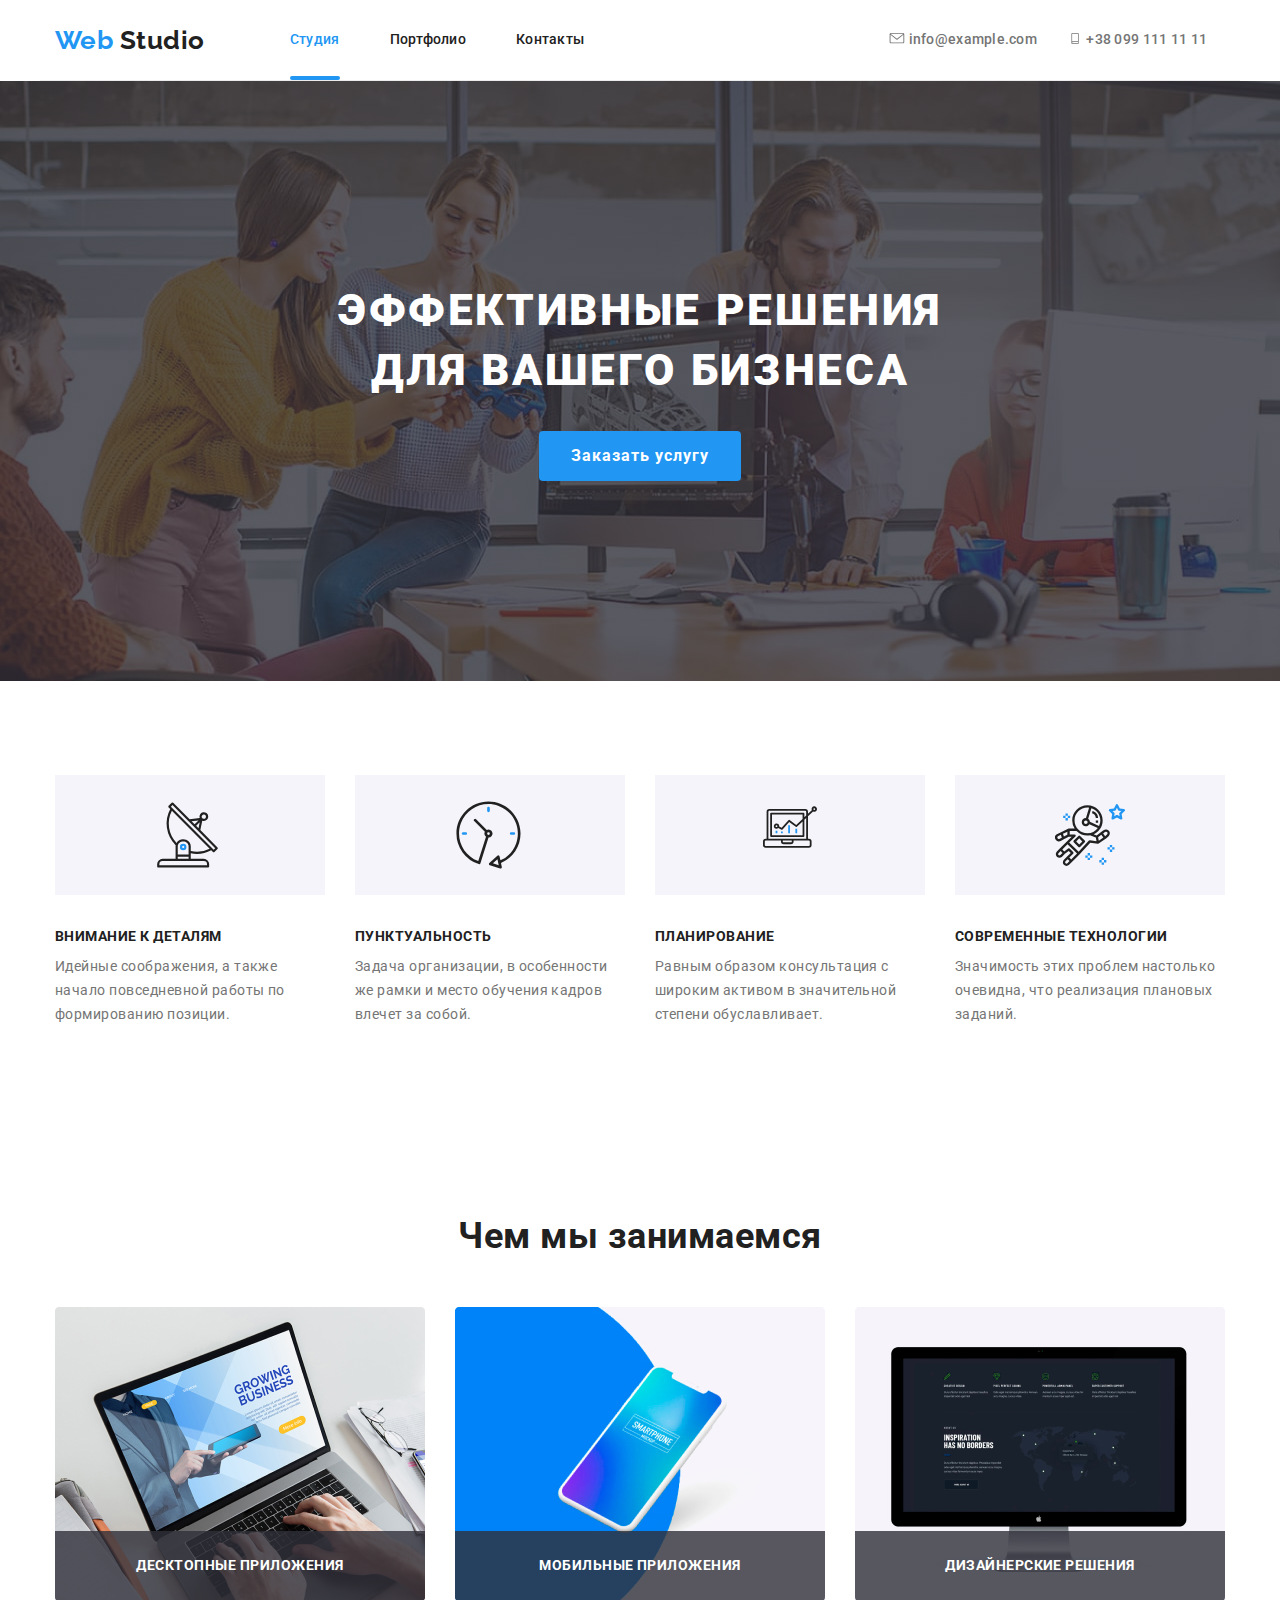
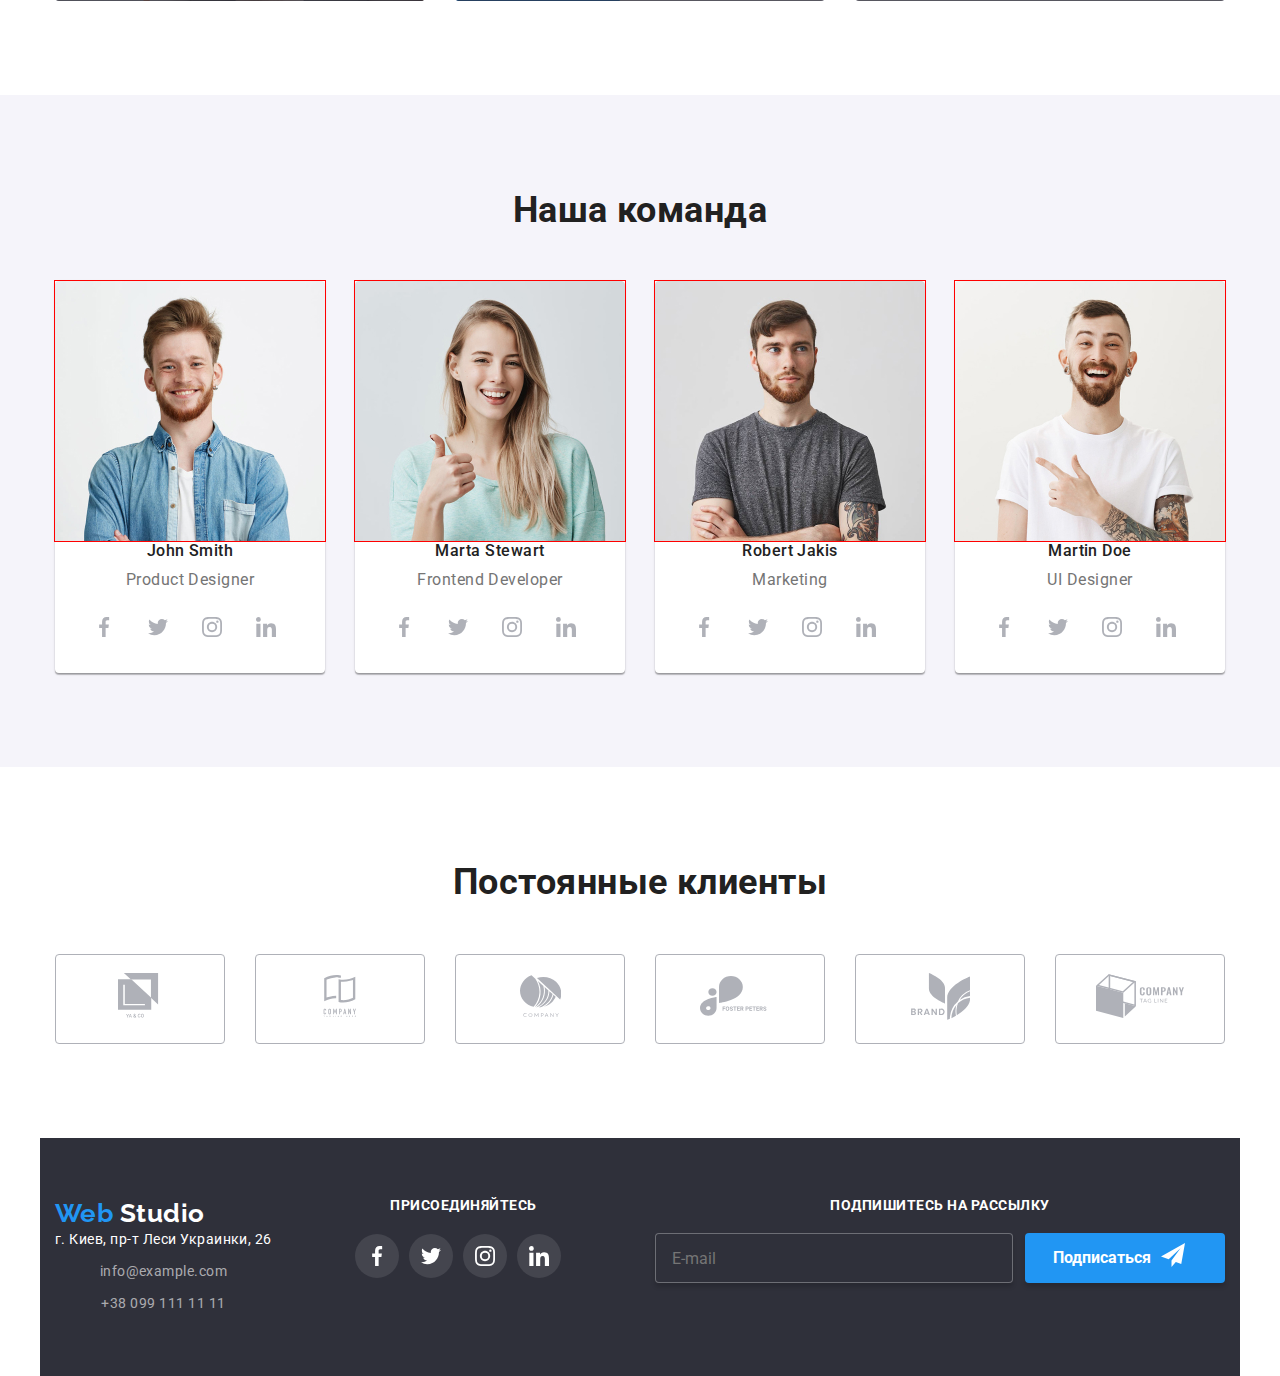
==== commit 3c782a1f: "adapt8" ====
--- a/index.html
+++ b/index.html
@@ -571,7 +571,7 @@
           </ul>
         </div>
         <div class="newsletter">
-          <b class="title"> подписаться на рассылку</b>
+          <b class="title"> Подпишитесь на рассылку</b>
           <form class="footer-form">
             <label class="field">
               <input
--- a/css/main.min.css
+++ b/css/main.min.css
@@ -1,2 +1,2 @@
-body{background:#ffffff;color:#757575;font-family:Roboto;letter-spacing:0.03em}ul{list-style:none;padding:0;margin:0}a{text-decoration:none}img{display:block;max-width:100%;height:auto}.section{padding-top:94px;padding-bottom:94px}.section-title{color:#212121;font-weight:700;font-size:36px;line-height:1.17;text-align:center;margin-top:0;margin-bottom:50px}.visually-hidden{position:absolute;width:1px;height:1px;margin:-1px;padding:0;overflow:hidden;border:0;clip:rect(0 0 0 0)}.container{padding-left:15px;padding-right:15px;margin-left:auto;margin-right:auto}@media screen and (min-width: 480px){.container{width:480px}}@media screen and (min-width: 768px){.container{width:768px}}@media screen and (min-width: 1200px){.container{width:1200px}}.header-container{position:relative;display:-webkit-box;display:-ms-flexbox;display:flex;-webkit-box-align:center;-ms-flex-align:center;align-items:center;border-bottom:1px solid #ececec}.logo{display:block;margin-right:269px;color:#2196f3;font-family:Raleway;font-weight:700;font-size:26px;line-height:1.19;text-decoration:none}@media screen and (min-width: 768px){.logo{margin-right:81px}}@media screen and (min-width: 1200px){.logo{margin-right:85px}}.part{color:#212121}.menu-button{display:-webkit-inline-box;display:-ms-inline-flexbox;display:inline-flex;margin:0;padding:0;border:none}@media screen and (min-width: 768px){.menu-button{display:none}}.menu-button .icon-cross{display:none}.menu-button.is-open .icon-cross{display:block}.menu-button.is-open .icon-menu{display:none}.menu-container{display:-webkit-box;display:-ms-flexbox;display:flex;-webkit-box-align:center;-ms-flex-align:center;align-items:center;text-align:center;background-color:#fff;font-size:20px}.menu-container.is-open{display:block}@media screen and (max-width: 767px){.menu-container{position:absolute;display:none;top:100%;left:0;width:100%}}@media screen and (min-width: 768px){.site-nav{display:-webkit-box;display:-ms-flexbox;display:flex}}@media screen and (min-width: 1200px){.site-nav{margin-right:305px}}.site-nav .link{position:relative;display:block;padding-bottom:40px;font-weight:500;font-size:18px;line-height:1.17;letter-spacing:0.02em;color:#212121}.site-nav .link:hover,.site-nav .link:focus{color:#2196f3}@media screen and (min-width: 768px){.site-nav .link{display:block;font-size:14px;line-height:1.14;padding-top:32px;padding-bottom:32px;-webkit-transition:color 250ms cubic-bezier(0.4, 0, 0.2, 1);transition:color 250ms cubic-bezier(0.4, 0, 0.2, 1)}}.site-nav .link::after{content:" ";position:absolute;display:block;left:25%;width:50%;height:4px;border-radius:2px;background-color:#2196f3;opacity:0;-webkit-transition:opacity 250ms cubic-bezier(0.4, 0, 0.2, 1);transition:opacity 250ms cubic-bezier(0.4, 0, 0.2, 1)}@media screen and (min-width: 768px){.site-nav .link::after{bottom:0;left:0;width:100%}}.site-nav .link:hover::after,.site-nav .link:focus::after{opacity:1}.site-nav .studio-link{color:#2196f3;opacity:1}.site-nav .studio-link::after{content:" ";position:absolute;left:25%;width:50%;display:block;height:4px;border-radius:2px;background-color:#2196f3;opacity:1;-webkit-transition:opacity 250ms cubic-bezier(0.4, 0, 0.2, 1);transition:opacity 250ms cubic-bezier(0.4, 0, 0.2, 1)}@media screen and (min-width: 768px){.site-nav .studio-link::after{bottom:0;left:0;width:100%}}.site-nav .studio-link:hover::after,.site-nav .studio-link:focus::after{opacity:1}.site-nav .portfolio-link{color:#2196f3;opacity:1}.site-nav .portfolio-link::after{content:" ";position:absolute;left:25%;width:50%;display:block;height:4px;border-radius:2px;background-color:#2196f3;opacity:1;-webkit-transition:opacity 250ms cubic-bezier(0.4, 0, 0.2, 1);transition:opacity 250ms cubic-bezier(0.4, 0, 0.2, 1)}@media screen and (min-width: 768px){.site-nav .portfolio-link::after{bottom:0;left:0;width:100%}}.site-nav .portfolio-link:hover::after,.site-nav .portfolio-link:focus::after{opacity:1}@media screen and (min-width: 768px){.site-nav .item+.item{margin-left:50px}.site-nav .item:last-child{margin-right:px}}@media screen and (min-width: 768px){.address{display:-webkit-box;display:-ms-flexbox;display:flex;-webkit-box-orient:vertical;-webkit-box-direction:normal;-ms-flex-direction:column;flex-direction:column}}@media screen and (min-width: 1200px){.address{-webkit-box-orient:horizontal;-webkit-box-direction:normal;-ms-flex-direction:row;flex-direction:row}}.address .link{display:block;-webkit-box-align:center;-ms-flex-align:center;align-items:center;font-weight:500;font-size:18px;line-height:1.17;letter-spacing:0.02em;color:#757575}@media screen and (max-width: 767px){.address .link{padding-bottom:16px}}@media screen and (min-width: 768px){.address .link{font-size:14px;line-height:1.14}}.address .link-icon{width:16px;height:11px;fill:#757575;-webkit-transition:opacity 250ms cubic-bezier(0.4, 0, 0.2, 1);transition:opacity 250ms cubic-bezier(0.4, 0, 0.2, 1)}.address .link-icon:hover,.address .link-icon:focus{fill:#2196f3}.is-hidden{position:absolute;width:1px;height:1px;margin:-1px;padding:0;overflow:hidden;border:0;clip:rect(0 0 0 0)}.hero{max-width:1600px;height:600px;margin-left:auto;margin-right:auto;background-image:-webkit-gradient(linear, left top, right top, from(rgba(47,48,58,0.8)), to(rgba(47,48,58,0.8))),url(../img/header.jpg);background-image:linear-gradient(to right, rgba(47,48,58,0.8), rgba(47,48,58,0.8)),url(../img/header.jpg);background-size:cover;background-position:center;background-repeat:no-repeat;text-align:center}.hero .hero-title{padding-top:200px;margin-top:0;margin-bottom:30px;color:#fff;font-weight:900;font-size:44px;line-height:1.36;letter-spacing:0.06em;text-transform:uppercase}.hero .hero-button{display:inline-block;color:#fff;cursor:pointer;border:none;font-weight:700;font-size:16px;line-height:1.87;letter-spacing:0.06em;background:#2196f3;border-radius:4px;padding:10px 32px}.backdrop{position:fixed;top:0;left:0;width:100%;height:100%;background-color:rgba(0,0,0,0.3);padding:50px 30px;overflow-y:scroll}.backdrop.is-hidden{display:none}.form{padding:40px;background:#ffffff;-webkit-box-shadow:0px 2px 1px rgba(0,0,0,0.2),0px 1px 1px rgba(0,0,0,0.14),0px 1px 3px rgba(0,0,0,0.12);box-shadow:0px 2px 1px rgba(0,0,0,0.2),0px 1px 1px rgba(0,0,0,0.14),0px 1px 3px rgba(0,0,0,0.12);border-radius:4px}.form .title{display:block;margin-bottom:30px;font-weight:500;font-size:20px;line-height:1.15;text-align:center;color:#212121}.form .closed-button{position:absolute;display:-webkit-box;display:-ms-flexbox;display:flex;border:1px solid rgba(0,0,0,0.1);cursor:pointer;-webkit-box-pack:center;-ms-flex-pack:center;justify-content:center;-webkit-box-align:center;-ms-flex-align:center;align-items:center;width:30px;height:30px;border-radius:50%;background-color:#fff;top:-9px;right:-9px;fill:#000000}.form-field{position:relative;display:block;margin-bottom:28px;width:448px}.form-label{position:absolute;top:50%;left:40px;-webkit-transform:translateY(-50%);transform:translateY(-50%);font-weight:400;font-size:14px;line-height:1.14;letter-spacing:0.01em}.form-input{width:100%;margin:0;padding:12px 18px;padding-left:42px;border-radius:4px;border:1px solid rgba(33,33,33,0.2)}.backdrop{position:fixed;top:0;left:0;width:100%;height:100%;background-color:rgba(0,0,0,0.2);z-index:3;-webkit-transition:opacity 250ms cubic-bezier(0.4, 0, 0.2, 1);transition:opacity 250ms cubic-bezier(0.4, 0, 0.2, 1)}.modal{position:absolute;top:50%;left:50%;-webkit-transform:translate(-50%, -50%);transform:translate(-50%, -50%);width:528px;height:581px;background-color:var(--title-text-color-second--);border-radius:4px}.comment-input{height:120px;resize:none}.comment-label{position:absolute;top:12px;left:16px;font-weight:400;font-size:14px;line-height:1.14;letter-spacing:0.01em}.icon{position:absolute;top:50%;left:16px;-webkit-transform:translateY(-50%);transform:translateY(-50%);display:inline-block;width:18px;height:18px;fill:#212121}.form-field:focus-within>.icon{fill:#2196f3}.form-field:focus-within>.form-label{color:#2196f3}.form-field:focus-within>.form-input{outline-color:#2196f3}.form-field:focus-within>.form-label,.form-input:not(:placeholder-shown)+.form-label{-webkit-transform:translateY(-50px);transform:translateY(-50px)}.form-field:focus-within>.comment-label,.form-input:not(:placeholder-shown)+.comment-label{-webkit-transform:translateY(-30px);transform:translateY(-30px);color:#2196f3}.agreement{display:-webkit-box;display:-ms-flexbox;display:flex;-webkit-box-align:center;-ms-flex-align:center;align-items:center;margin-bottom:30px}.agreement .text{font-weight:400;font-size:14px;line-height:1.71;color:#757575}.icon-chek{display:inline-block;width:20px;height:20px;margin-right:8px}.checkbox:checked+.icon-chek{background-color:#2196f3;background-image:url(../img/chek.svg);background-size:contain;background-repeat:no-repeat;background-origin:border-box}.contract{color:#2196f3;text-decoration:underline}.icon-close{width:24px;height:24px}@media screen and (min-width: 768px){.feature-list{display:-webkit-box;display:-ms-flexbox;display:flex;-ms-flex-wrap:wrap;flex-wrap:wrap;margin:-15px}}@media screen and (min-width: 1200px){.feature-list{-ms-flex-wrap:nowrap;flex-wrap:nowrap}}.feature-list .item{width:450px}@media screen and (min-width: 768px){.feature-list .item{width:354px;margin:15px}}@media screen and (min-width: 1200px){.feature-list .item{width:270px;margin:15px}}.feature-list .title{margin-top:30px;margin-bottom:10px;text-transform:uppercase;color:#212121;font-weight:700;font-size:14px;line-height:1.14}.feature-list .text{margin:0;font-weight:400;font-size:14px;line-height:1.71}.features-icon{background-color:#f5f4fa;width:450px;height:120px;padding:25px 190px}@media screen and (min-width: 768px){.features-icon{width:354px;padding:25px 142px}}@media screen and (min-width: 1200px){.features-icon{width:270px;padding:25px 100px}}@media screen and (max-width: 1199px){.reviews{display:none}}.product-list{display:-webkit-box;display:-ms-flexbox;display:flex;margin:-15px}.product-list .item{position:relative;width:370px;margin:15px}.product-list .title{position:absolute;bottom:0;right:0;left:0;margin:0;border-radius:0px 0px 4px 4px;text-align:center;padding-top:27px;padding-bottom:27px;color:#fff;font-weight:700;font-size:14px;line-height:1.14;text-transform:uppercase;background:rgba(47,48,58,0.8)}.team-section{background:#f5f4fa}.team-list{text-align:center}@media screen and (min-width: 768px){.team-list{display:-webkit-box;display:-ms-flexbox;display:flex;-ms-flex-wrap:wrap;flex-wrap:wrap}}@media screen and (min-width: 1200px){.team-list{-ms-flex-wrap:nowrap;flex-wrap:nowrap;margin:-15px}}.team-list .item{width:450px;margin:15px;background-color:#fff;-webkit-box-shadow:0px 2px 1px rgba(0,0,0,0.2),0px 1px 1px rgba(0,0,0,0.14),0px 1px 3px rgba(0,0,0,0.12);box-shadow:0px 2px 1px rgba(0,0,0,0.2),0px 1px 1px rgba(0,0,0,0.14),0px 1px 3px rgba(0,0,0,0.12);border-radius:4px}@media screen and (min-width: 768px){.team-list .item{width:354px}}@media screen and (min-width: 1200px){.team-list .item{width:270px}}@media (max-width: 767px){.team-list .item:not(:last-child){margin-bottom:30px}}.team-list .thumb{height:320px;outline:1px solid red}@media (min-width: 768px){.team-list .thumb{height:260px}}.team-list img{display:block;width:100%;height:100%;-o-object-fit:cover;object-fit:cover;-o-object-position:top;object-position:top}@media screen and (min-width: 768px){.team-list>.item{width:calc((100% - 4 * 15px) / 2);margin:15px}}.team-list .title{margin-top:0px;margin-bottom:10px;color:#212121;font-weight:500;font-size:16px;line-height:1.19}.team-list .text{margin-top:0;margin-bottom:16;font-weight:400;font-size:16px;line-height:1.19}.social-network{display:-webkit-box;display:-ms-flexbox;display:flex;-webkit-box-pack:center;-ms-flex-pack:center;justify-content:center;margin-bottom:24px}.socials-link{display:-webkit-box;display:-ms-flexbox;display:flex;-webkit-box-pack:center;-ms-flex-pack:center;justify-content:center;-webkit-box-align:center;-ms-flex-align:center;align-items:center;margin-right:10px;width:44px;height:44px;background-color:#ffffff;fill:#afb1b8;border-radius:50%;-webkit-transition:background-color 250ms cubic-bezier(0.4, 0, 0.2, 1);transition:background-color 250ms cubic-bezier(0.4, 0, 0.2, 1)}.socials-link:hover,.socials-link:focus{background-color:#2196f3;fill:#fff}.clients-list{display:-webkit-box;display:-ms-flexbox;display:flex;margin:-15px;-ms-flex-wrap:wrap;flex-wrap:wrap}@media screen and (min-width: 1200px){.clients-list{-ms-flex-wrap:nowrap;flex-wrap:nowrap}}.clients-list .item{display:-webkit-box;display:-ms-flexbox;display:flex;-webkit-box-pack:center;-ms-flex-pack:center;justify-content:center;-webkit-box-align:center;-ms-flex-align:center;align-items:center;width:210px;height:90px;border:1px solid #afb1b8;-webkit-box-sizing:border-box;box-sizing:border-box;border-radius:4px;margin:15px;-webkit-transition:color 250ms cubic-bezier(0.4, 0, 0.2, 1);transition:color 250ms cubic-bezier(0.4, 0, 0.2, 1)}.clients-list .item:hover,.clients-list .item:focus{border:1px solid #2196f3}@media screen and (min-width: 768px){.clients-list .item{width:226px}}@media screen and (min-width: 1200px){.clients-list .item{width:170px}}.clients-logo{fill:#afb1b8;-webkit-transition:fill 250ms cubic-bezier(0.4, 0, 0.2, 1);transition:fill 250ms cubic-bezier(0.4, 0, 0.2, 1)}.clients-logo:hover,.clients-logo:focus{fill:#2196f3}footer{background:#2f303a;padding-top:56px;text-align:center}.footer-contacts .logo{text-align:center}.footer-contacts.part-footer{color:#fff}.footer-contacts{margin-bottom:60px}.footer-address .location{display:block;margin-bottom:8px;font-style:normal;font-size:14px;line-height:1.71;color:#fff}.footer-address .link{display:block;font-weight:400;font-size:14px;line-height:1.71;font-style:normal;color:rgba(255,255,255,0.6)}.footer-address .link:not(:last-child){margin-bottom:8px}.newsletter{display:-webkit-box;display:-ms-flexbox;display:flex;-webkit-box-orient:vertical;-webkit-box-direction:normal;-ms-flex-direction:column;flex-direction:column;-webkit-box-align:center;-ms-flex-align:center;align-items:center}.newsletter .title{margin-bottom:20px;text-transform:uppercase;color:#fff;font-weight:bold;font-size:14px;line-height:1.14}.footer-input{background-color:#2f303a;width:px;font-size:16px;line-height:1.25;color:rgba(255,255,255,0.6)}.footer-button{display:-webkit-box;display:-ms-flexbox;display:flex;padding:10px 28px;cursor:pointer;width:200px;height:50px;font-weight:bold;font-size:16px;line-height:1.88;background:#2196f3;color:#fff;-webkit-box-shadow:0px 4px 4px rgba(0,0,0,0.15);box-shadow:0px 4px 4px rgba(0,0,0,0.15);border:none;border-radius:4px}.subscribe{margin-right:10px}.icon-send{width:24px;height:24px}.join-us{margin-bottom:60px}.join-us .title{display:block;margin-bottom:21px;text-transform:uppercase;color:#fff;font-weight:bold;font-size:14px;line-height:1.14}.socials-footer{display:-webkit-box;display:-ms-flexbox;display:flex;-webkit-box-pack:center;-ms-flex-pack:center;justify-content:center}.socials-footer .link{display:-webkit-box;display:-ms-flexbox;display:flex;-webkit-box-pack:center;-ms-flex-pack:center;justify-content:center;-webkit-box-align:center;-ms-flex-align:center;align-items:center;margin-right:10px;width:44px;height:44px;border-radius:50%;background:rgba(255,255,255,0.1);-webkit-transition:background-color 250ms cubic-bezier(0.4, 0, 0.2, 1);transition:background-color 250ms cubic-bezier(0.4, 0, 0.2, 1)}.socials-footer .link:hover,.socials-footer .link:focus{background-color:#2196f3}.cosials-icon{fill:#ffffff}.container .title-portfolio{margin:0}.filters{margin-bottom:50px;display:-webkit-box;display:-ms-flexbox;display:flex;-webkit-box-pack:center;-ms-flex-pack:center;justify-content:center}.filters .item:not(:last-child){margin-right:8px}.filters .button{border:none;border-radius:4px;padding:6px 22px;color:#212121;background:#f5f4fa;-webkit-transition:background-color 250ms cubic-bezier(0.4, 0, 0.2, 1);transition:background-color 250ms cubic-bezier(0.4, 0, 0.2, 1)}.filters .button:hover,.filters .button:focus{color:#fff;background:#2196f3}.works-list{display:-webkit-box;display:-ms-flexbox;display:flex;-ms-flex-wrap:wrap;flex-wrap:wrap;margin:-15px}.works-list .item{width:px;margin:15px;border-top-left-radius:5px;border-top-right-radius:5px}.works-list .item:hover{-webkit-box-shadow:1px 4px 6px rgba(0,0,0,0.16),0px 4px 4px rgba(0,0,0,0.06),0px 1px 1px rgba(0,0,0,0.12);box-shadow:1px 4px 6px rgba(0,0,0,0.16),0px 4px 4px rgba(0,0,0,0.06),0px 1px 1px rgba(0,0,0,0.12)}.card-content{padding:20px 24px;border:solid #eeeeee;border-top-width:0;border-right-width:1px;border-left-width:1px;border-bottom-width:1px}.card-content .title{margin-top:0;margin-bottom:4px;color:#212121;font-weight:700;font-size:18px;line-height:2;letter-spacing:0.06em}.card-content .filter-text{margin:0;color:#757575;font-weight:400;font-size:16px;line-height:1.87}.product{display:block;width:450px;margin-left:auto;margin-right:auto}@media screen and (min-width: 768px){.product{width:354px}}@media screen and (min-width: 1200px){.product{width:370px}}.product .picture{max-height:100%}.product-thumb:hover::before{opacity:1}.product-thumb{position:relative;overflow:hidden}.product-overlay{position:absolute;top:0;left:0;width:100%;height:100%;background-color:rgba(33,150,243,0.9);-webkit-transform:translateY(100%);transform:translateY(100%);opacity:0;-webkit-transition:opacity 250ms cubic-bezier(0.4, 0, 0.2, 1),-webkit-transform 250ms cubic-bezier(0.4, 0, 0.2, 1);transition:opacity 250ms cubic-bezier(0.4, 0, 0.2, 1),-webkit-transform 250ms cubic-bezier(0.4, 0, 0.2, 1);transition:transform 250ms cubic-bezier(0.4, 0, 0.2, 1),opacity 250ms cubic-bezier(0.4, 0, 0.2, 1);transition:transform 250ms cubic-bezier(0.4, 0, 0.2, 1),opacity 250ms cubic-bezier(0.4, 0, 0.2, 1),-webkit-transform 250ms cubic-bezier(0.4, 0, 0.2, 1)}.product:hover .product-overlay{-webkit-transform:translateY(0);transform:translateY(0);opacity:1}.product-overlay .text-about{color:#fff;font-size:18px}.product-actions{position:absolute;display:-webkit-box;display:-ms-flexbox;display:flex;top:63px;left:24px;right:24px;opacity:0;-webkit-transition:opacity 250ms cubic-bezier(0.4, 0, 0.2, 1) 250ms;transition:opacity 250ms cubic-bezier(0.4, 0, 0.2, 1) 250ms}.product:hover .product-actions{opacity:1}.product-actions .text-about{margin:0;display:block;font-weight:400;font-size:18px;line-height:1.56}
+body{background:#ffffff;color:#757575;font-family:Roboto;letter-spacing:0.03em}ul{list-style:none;padding:0;margin:0}a{text-decoration:none}img{display:block;max-width:100%;height:auto}.section{padding-top:94px;padding-bottom:94px}.section-title{color:#212121;font-weight:700;font-size:36px;line-height:1.17;text-align:center;margin-top:0;margin-bottom:50px}.visually-hidden{position:absolute;width:1px;height:1px;margin:-1px;padding:0;overflow:hidden;border:0;clip:rect(0 0 0 0)}.container{padding-left:15px;padding-right:15px;margin-left:auto;margin-right:auto}@media screen and (min-width: 480px){.container{width:480px}}@media screen and (min-width: 768px){.container{width:768px}}@media screen and (min-width: 1200px){.container{width:1200px}}.header-container{position:relative;display:-webkit-box;display:-ms-flexbox;display:flex;-webkit-box-align:center;-ms-flex-align:center;align-items:center;border-bottom:1px solid #ececec}.logo{display:block;margin-right:269px;color:#2196f3;font-family:Raleway;font-weight:700;font-size:24px;line-height:1.17;text-decoration:none}@media screen and (min-width: 768px){.logo{margin-right:81px}}@media screen and (min-width: 1200px){.logo{margin-right:85px;font-size:26px;line-height:1.19}}.part{color:#212121}.menu-button{display:-webkit-inline-box;display:-ms-inline-flexbox;display:inline-flex;margin:0;padding:0;border:none}@media screen and (min-width: 768px){.menu-button{display:none}}.menu-button .icon-cross{display:none}.menu-button.is-open .icon-cross{display:block}.menu-button.is-open .icon-menu{display:none}.menu-container{display:-webkit-box;display:-ms-flexbox;display:flex;-webkit-box-align:center;-ms-flex-align:center;align-items:center;text-align:center;background-color:#fff;font-size:20px}.menu-container.is-open{display:block}@media screen and (max-width: 767px){.menu-container{position:absolute;display:none;top:100%;left:0;width:100%}}@media screen and (min-width: 768px){.site-nav{display:-webkit-box;display:-ms-flexbox;display:flex}}.site-nav .link{position:relative;display:block;padding-bottom:40px;font-weight:500;font-size:18px;line-height:1.17;letter-spacing:0.02em;color:#212121}.site-nav .link:hover,.site-nav .link:focus{color:#2196f3}@media screen and (min-width: 768px){.site-nav .link{display:block;font-size:14px;line-height:1.14;padding-top:32px;padding-bottom:32px;-webkit-transition:color 250ms cubic-bezier(0.4, 0, 0.2, 1);transition:color 250ms cubic-bezier(0.4, 0, 0.2, 1)}}.site-nav .link::after{content:" ";position:absolute;display:block;left:25%;width:50%;height:4px;border-radius:2px;background-color:#2196f3;opacity:0;-webkit-transition:opacity 250ms cubic-bezier(0.4, 0, 0.2, 1);transition:opacity 250ms cubic-bezier(0.4, 0, 0.2, 1)}@media screen and (min-width: 768px){.site-nav .link::after{bottom:0;left:0;width:100%}}.site-nav .link:hover::after,.site-nav .link:focus::after{opacity:1}.site-nav .studio-link{color:#2196f3;opacity:1}.site-nav .studio-link::after{content:" ";position:absolute;left:25%;width:50%;display:block;height:4px;border-radius:2px;background-color:#2196f3;opacity:1;-webkit-transition:opacity 250ms cubic-bezier(0.4, 0, 0.2, 1);transition:opacity 250ms cubic-bezier(0.4, 0, 0.2, 1)}@media screen and (min-width: 768px){.site-nav .studio-link::after{bottom:0;left:0;width:100%}}.site-nav .studio-link:hover::after,.site-nav .studio-link:focus::after{opacity:1}.site-nav .portfolio-link{color:#2196f3;opacity:1}.site-nav .portfolio-link::after{content:" ";position:absolute;left:25%;width:50%;display:block;height:4px;border-radius:2px;background-color:#2196f3;opacity:1;-webkit-transition:opacity 250ms cubic-bezier(0.4, 0, 0.2, 1);transition:opacity 250ms cubic-bezier(0.4, 0, 0.2, 1)}@media screen and (min-width: 768px){.site-nav .portfolio-link::after{bottom:0;left:0;width:100%}}.site-nav .portfolio-link:hover::after,.site-nav .portfolio-link:focus::after{opacity:1}@media screen and (min-width: 768px){.site-nav .item+.item{margin-left:50px}}@media screen and (min-width: 768px){.address{display:-webkit-box;display:-ms-flexbox;display:flex;-webkit-box-orient:vertical;-webkit-box-direction:normal;-ms-flex-direction:column;flex-direction:column;margin-left:60px}}@media screen and (min-width: 1200px){.address{-webkit-box-orient:horizontal;-webkit-box-direction:normal;-ms-flex-direction:row;flex-direction:row;margin-left:305px}}.address .link{display:block;-webkit-box-align:center;-ms-flex-align:center;align-items:center;font-weight:500;font-size:18px;line-height:1.17;letter-spacing:0.02em;color:#757575}@media screen and (max-width: 767px){.address .link{padding-bottom:16px}}@media screen and (min-width: 768px){.address .link{font-size:14px;line-height:1.14}}@media screen and (min-width: 1200px){.address .link:not(:last-child){margin-right:30px}}.address .link-icon{width:16px;height:11px;fill:#757575;-webkit-transition:opacity 250ms cubic-bezier(0.4, 0, 0.2, 1);transition:opacity 250ms cubic-bezier(0.4, 0, 0.2, 1)}.address .link-icon:hover,.address .link-icon:focus{fill:#2196f3}.is-hidden{position:absolute;width:1px;height:1px;margin:-1px;padding:0;overflow:hidden;border:0;clip:rect(0 0 0 0)}.hero{margin-left:auto;margin-right:auto;background-size:cover;background-position:center;background-repeat:no-repeat;text-align:center;max-width:480px;height:400px;background-image:-webkit-gradient(linear, left top, right top, from(rgba(47,48,58,0.8)), to(rgba(47,48,58,0.8))),url(../img/header-480-1.jpg);background-image:linear-gradient(to right, rgba(47,48,58,0.8), rgba(47,48,58,0.8)),url(../img/header-480-1.jpg);background-size:480px 400px}@media screen and (min-device-pixel-ratio: 2), screen and (-webkit-min-device-pixel-ratio: 2), screen and (min-resolution: 192dpi), screen and (min-resolution: 2dppx){.hero{background-image:-webkit-gradient(linear, left top, right top, from(rgba(47,48,58,0.8)), to(rgba(47,48,58,0.8))),url(../img/header-480-2.jpg);background-image:linear-gradient(to right, rgba(47,48,58,0.8), rgba(47,48,58,0.8)),url(../img/header-480-2.jpg)}}@media screen and (min-width: 768px){.hero{max-width:768px;height:400px;background-image:-webkit-gradient(linear, left top, right top, from(rgba(47,48,58,0.8)), to(rgba(47,48,58,0.8))),url(../img/header-768-1.jpg);background-image:linear-gradient(to right, rgba(47,48,58,0.8), rgba(47,48,58,0.8)),url(../img/header-768-1.jpg);background-size:768px 400px}}@media screen and (min-width: 768px) and (min-device-pixel-ratio: 2), screen and (min-width: 768px) and (-webkit-min-device-pixel-ratio: 2), screen and (min-width: 768px) and (min-resolution: 192dpi), screen and (min-width: 768px) and (min-resolution: 2dppx){.hero{background-image:-webkit-gradient(linear, left top, right top, from(rgba(47,48,58,0.8)), to(rgba(47,48,58,0.8))),url(../img/header-768-2.jpg);background-image:linear-gradient(to right, rgba(47,48,58,0.8), rgba(47,48,58,0.8)),url(../img/header-768-2.jpg)}}@media screen and (min-width: 1200px){.hero{max-width:1600px;height:600px;background-image:-webkit-gradient(linear, left top, right top, from(rgba(47,48,58,0.8)), to(rgba(47,48,58,0.8))),url(../img/header.jpg);background-image:linear-gradient(to right, rgba(47,48,58,0.8), rgba(47,48,58,0.8)),url(../img/header.jpg);background-size:1600px 600px}}@media screen and (min-width: 1200px) and (min-device-pixel-ratio: 2), screen and (min-width: 1200px) and (-webkit-min-device-pixel-ratio: 2), screen and (min-width: 1200px) and (min-resolution: 192dpi), screen and (min-width: 1200px) and (min-resolution: 2dppx){.hero{background-image:-webkit-gradient(linear, left top, right top, from(rgba(47,48,58,0.8)), to(rgba(47,48,58,0.8))),url(../img/header-1600-2.jpg);background-image:linear-gradient(to right, rgba(47,48,58,0.8), rgba(47,48,58,0.8)),url(../img/header-1600-2.jpg)}}.hero .hero-title{padding-top:118px;margin-top:0;margin-bottom:30px;color:#fff;font-weight:900;font-size:26px;line-height:1.62;letter-spacing:0.06em;text-transform:uppercase}@media screen and (min-width: 1200px){.hero .hero-title{padding-top:200px;font-size:44px;line-height:1.36}}.hero .hero-button{display:inline-block;color:#fff;cursor:pointer;border:none;font-weight:700;font-size:16px;line-height:1.87;letter-spacing:0.06em;background:#2196f3;border-radius:4px;padding:10px 32px}.backdrop{position:fixed;top:0;left:0;width:100%;height:100%;background-color:rgba(0,0,0,0.3);padding:50px 30px;overflow-y:scroll}.backdrop.is-hidden{display:none}.form{padding:40px;background:#ffffff;-webkit-box-shadow:0px 2px 1px rgba(0,0,0,0.2),0px 1px 1px rgba(0,0,0,0.14),0px 1px 3px rgba(0,0,0,0.12);box-shadow:0px 2px 1px rgba(0,0,0,0.2),0px 1px 1px rgba(0,0,0,0.14),0px 1px 3px rgba(0,0,0,0.12);border-radius:4px}.form .title{display:block;margin-bottom:30px;font-weight:500;font-size:20px;line-height:1.15;text-align:center;color:#212121}.form .closed-button{position:absolute;display:-webkit-box;display:-ms-flexbox;display:flex;border:1px solid rgba(0,0,0,0.1);cursor:pointer;-webkit-box-pack:center;-ms-flex-pack:center;justify-content:center;-webkit-box-align:center;-ms-flex-align:center;align-items:center;width:30px;height:30px;border-radius:50%;background-color:#fff;top:-9px;right:-9px;fill:#000000}.form-field{position:relative;display:block;margin-bottom:28px;width:448px}.form-label{position:absolute;top:50%;left:40px;-webkit-transform:translateY(-50%);transform:translateY(-50%);font-weight:400;font-size:14px;line-height:1.14;letter-spacing:0.01em}.form-input{width:100%;margin:0;padding:12px 18px;padding-left:42px;border-radius:4px;border:1px solid rgba(33,33,33,0.2)}.backdrop{position:fixed;top:0;left:0;width:100%;height:100%;background-color:rgba(0,0,0,0.2);z-index:3;-webkit-transition:opacity 250ms cubic-bezier(0.4, 0, 0.2, 1);transition:opacity 250ms cubic-bezier(0.4, 0, 0.2, 1)}.modal{position:absolute;top:50%;left:50%;-webkit-transform:translate(-50%, -50%);transform:translate(-50%, -50%);width:528px;height:581px;background-color:var(--title-text-color-second--);border-radius:4px}.comment-input{height:120px;resize:none}.comment-label{position:absolute;top:12px;left:16px;font-weight:400;font-size:14px;line-height:1.14;letter-spacing:0.01em}.icon{position:absolute;top:50%;left:16px;-webkit-transform:translateY(-50%);transform:translateY(-50%);display:inline-block;width:18px;height:18px;fill:#212121}.form-field:focus-within>.icon{fill:#2196f3}.form-field:focus-within>.form-label{color:#2196f3}.form-field:focus-within>.form-input{outline-color:#2196f3}.form-field:focus-within>.form-label,.form-input:not(:placeholder-shown)+.form-label{-webkit-transform:translateY(-50px);transform:translateY(-50px)}.form-field:focus-within>.comment-label,.form-input:not(:placeholder-shown)+.comment-label{-webkit-transform:translateY(-30px);transform:translateY(-30px);color:#2196f3}.agreement{display:-webkit-box;display:-ms-flexbox;display:flex;-webkit-box-align:center;-ms-flex-align:center;align-items:center;margin-bottom:30px}.agreement .text{font-weight:400;font-size:14px;line-height:1.71;color:#757575}.icon-chek{display:inline-block;width:20px;height:20px;margin-right:8px}.checkbox:checked+.icon-chek{background-color:#2196f3;background-image:url(../img/chek.svg);background-size:contain;background-repeat:no-repeat;background-origin:border-box}.contract{color:#2196f3;text-decoration:underline}.icon-close{width:24px;height:24px}@media screen and (min-width: 768px){.feature-list{display:-webkit-box;display:-ms-flexbox;display:flex;-ms-flex-wrap:wrap;flex-wrap:wrap;margin:-15px}}@media screen and (min-width: 1200px){.feature-list{-ms-flex-wrap:nowrap;flex-wrap:nowrap}}.feature-list .item{width:450px}@media screen and (min-width: 768px){.feature-list .item{width:354px;margin:15px}}@media screen and (min-width: 1200px){.feature-list .item{width:270px;margin:15px}}.feature-list .title{margin-top:30px;margin-bottom:10px;text-transform:uppercase;color:#212121;font-weight:700;font-size:14px;line-height:1.14}.feature-list .text{margin:0;font-weight:400;font-size:14px;line-height:1.71}.features-icon{background-color:#f5f4fa;width:450px;height:120px;padding:25px 190px}@media screen and (min-width: 768px){.features-icon{width:354px;padding:25px 142px}}@media screen and (min-width: 1200px){.features-icon{width:270px;padding:25px 100px}}@media screen and (max-width: 1199px){.reviews{display:none}}.product-list{display:-webkit-box;display:-ms-flexbox;display:flex;margin:-15px}.product-list .item{position:relative;width:370px;margin:15px}.product-list .title{position:absolute;bottom:0;right:0;left:0;margin:0;border-radius:0px 0px 4px 4px;text-align:center;padding-top:27px;padding-bottom:27px;color:#fff;font-weight:700;font-size:14px;line-height:1.14;text-transform:uppercase;background:rgba(47,48,58,0.8)}.team-section{background:#f5f4fa}.team-list{text-align:center}@media screen and (min-width: 768px){.team-list{display:-webkit-box;display:-ms-flexbox;display:flex;-ms-flex-wrap:wrap;flex-wrap:wrap}}@media screen and (min-width: 1200px){.team-list{-ms-flex-wrap:nowrap;flex-wrap:nowrap;margin:-15px}}.team-list .item{width:450px;margin:15px;background-color:#fff;-webkit-box-shadow:0px 2px 1px rgba(0,0,0,0.2),0px 1px 1px rgba(0,0,0,0.14),0px 1px 3px rgba(0,0,0,0.12);box-shadow:0px 2px 1px rgba(0,0,0,0.2),0px 1px 1px rgba(0,0,0,0.14),0px 1px 3px rgba(0,0,0,0.12);border-radius:4px}@media screen and (min-width: 768px){.team-list .item{width:354px}}@media screen and (min-width: 1200px){.team-list .item{width:270px}}@media (max-width: 767px){.team-list .item:not(:last-child){margin-bottom:30px}}.team-list .thumb{height:320px;outline:1px solid red}@media (min-width: 768px){.team-list .thumb{height:260px}}.team-list img{display:block;width:100%;height:100%;-o-object-fit:cover;object-fit:cover;-o-object-position:top;object-position:top}@media screen and (min-width: 768px){.team-list>.item{width:calc((100% - 4 * 15px) / 2);margin:15px}}.team-list .title{margin-top:0px;margin-bottom:10px;color:#212121;font-weight:500;font-size:16px;line-height:1.19}.team-list .text{margin-top:0;margin-bottom:16;font-weight:400;font-size:16px;line-height:1.19}.social-network{display:-webkit-box;display:-ms-flexbox;display:flex;-webkit-box-pack:center;-ms-flex-pack:center;justify-content:center;margin-bottom:24px}.socials-link{display:-webkit-box;display:-ms-flexbox;display:flex;-webkit-box-pack:center;-ms-flex-pack:center;justify-content:center;-webkit-box-align:center;-ms-flex-align:center;align-items:center;margin-right:10px;width:44px;height:44px;background-color:#ffffff;fill:#afb1b8;border-radius:50%;-webkit-transition:background-color 250ms cubic-bezier(0.4, 0, 0.2, 1);transition:background-color 250ms cubic-bezier(0.4, 0, 0.2, 1)}.socials-link:hover,.socials-link:focus{background-color:#2196f3;fill:#fff}.clients-list{display:-webkit-box;display:-ms-flexbox;display:flex;margin:-15px;-ms-flex-wrap:wrap;flex-wrap:wrap}@media screen and (min-width: 1200px){.clients-list{-ms-flex-wrap:nowrap;flex-wrap:nowrap}}.clients-list .item{display:-webkit-box;display:-ms-flexbox;display:flex;-webkit-box-pack:center;-ms-flex-pack:center;justify-content:center;-webkit-box-align:center;-ms-flex-align:center;align-items:center;width:210px;height:90px;border:1px solid #afb1b8;-webkit-box-sizing:border-box;box-sizing:border-box;border-radius:4px;margin:15px;-webkit-transition:color 250ms cubic-bezier(0.4, 0, 0.2, 1);transition:color 250ms cubic-bezier(0.4, 0, 0.2, 1)}.clients-list .item:hover,.clients-list .item:focus{border:1px solid #2196f3}@media screen and (min-width: 768px){.clients-list .item{width:226px}}@media screen and (min-width: 1200px){.clients-list .item{width:170px}}.clients-logo{fill:#afb1b8;-webkit-transition:fill 250ms cubic-bezier(0.4, 0, 0.2, 1);transition:fill 250ms cubic-bezier(0.4, 0, 0.2, 1)}.clients-logo:hover,.clients-logo:focus{fill:#2196f3}.footer-container{background:#2f303a;padding-top:60px;text-align:center}@media screen and (min-width: 1200px){.footer-container{display:-webkit-box;display:-ms-flexbox;display:flex;-webkit-box-pack:justify;-ms-flex-pack:justify;justify-content:space-between}}.footer-contacts{margin-bottom:60px}@media screen and (min-width: 1200px){.footer-contacts{display:-webkit-box;display:-ms-flexbox;display:flex;-webkit-box-orient:vertical;-webkit-box-direction:normal;-ms-flex-direction:column;flex-direction:column;-webkit-box-align:start;-ms-flex-align:start;align-items:flex-start}}.footer-contacts .logo{margin:0}.footer-contacts .part-footer{color:#fff}.footer-address .location{display:block;margin-bottom:8px;font-style:normal;font-size:14px;line-height:1.71;color:#fff}.footer-address .link{display:block;font-weight:400;font-size:14px;line-height:1.71;font-style:normal;color:rgba(255,255,255,0.6)}.footer-address .link:not(:last-child){margin-bottom:8px}.newsletter{display:-webkit-box;display:-ms-flexbox;display:flex;-webkit-box-orient:vertical;-webkit-box-direction:normal;-ms-flex-direction:column;flex-direction:column;-webkit-box-pack:start;-ms-flex-pack:start;justify-content:flex-start}.newsletter .title{margin-bottom:20px;text-transform:uppercase;color:#fff;font-weight:bold;font-size:14px;line-height:1.14}.footer-button{display:-webkit-box;display:-ms-flexbox;display:flex;padding:10px 28px;margin-bottom:60px;margin-left:140px;cursor:pointer;width:200px;height:50px;font-weight:bold;font-size:16px;line-height:1.88;background:#2196f3;color:#fff;-webkit-box-shadow:0px 4px 4px rgba(0,0,0,0.15);box-shadow:0px 4px 4px rgba(0,0,0,0.15);border:none;border-radius:4px}@media screen and (min-width: 768px){.footer-button{margin-left:291px}}@media screen and (min-width: 1200px){.footer-button{margin:0}}.subscribe{margin-right:10px}.icon-send{width:24px;height:24px}.footer-input{padding-left:16px;margin-bottom:20px;width:450px;height:50px;color:rgba(255,255,255,0.6);font-size:16px;line-height:1.25;background-color:#2f303a;border:1px solid rgba(255,255,255,0.3);-webkit-box-shadow:0px 4px 4px rgba(0,0,0,0.15);box-shadow:0px 4px 4px rgba(0,0,0,0.15);border-radius:4px}@media screen and (min-width: 1200px){.footer-input{margin-right:12px;width:358px;height:50px}}@media screen and (min-width: 1200px){.footer-form{display:-webkit-box;display:-ms-flexbox;display:flex}}.join-us{margin-bottom:60px}.join-us .title{display:block;margin-bottom:21px;text-transform:uppercase;color:#fff;font-weight:bold;font-size:14px;line-height:1.14}.socials-footer{display:-webkit-box;display:-ms-flexbox;display:flex;-webkit-box-pack:center;-ms-flex-pack:center;justify-content:center}.socials-footer .link{display:-webkit-box;display:-ms-flexbox;display:flex;-webkit-box-pack:center;-ms-flex-pack:center;justify-content:center;-webkit-box-align:center;-ms-flex-align:center;align-items:center;margin-right:10px;width:44px;height:44px;border-radius:50%;background:rgba(255,255,255,0.1);-webkit-transition:background-color 250ms cubic-bezier(0.4, 0, 0.2, 1);transition:background-color 250ms cubic-bezier(0.4, 0, 0.2, 1)}.socials-footer .link:hover,.socials-footer .link:focus{background-color:#2196f3}.cosials-icon{fill:#ffffff}.container .title-portfolio{margin:0}.filters{display:-webkit-box;display:-ms-flexbox;display:flex;-ms-flex-wrap:wrap;flex-wrap:wrap}@media screen and (min-width: 768px){.filters{margin-bottom:50px;display:-webkit-box;display:-ms-flexbox;display:flex;-webkit-box-pack:center;-ms-flex-pack:center;justify-content:center}}.filters .item:not(:last-child){margin-right:8px}.filters .button{border:none;border-radius:4px;padding:6px 22px;color:#212121;background:#f5f4fa;-webkit-transition:background-color 250ms cubic-bezier(0.4, 0, 0.2, 1);transition:background-color 250ms cubic-bezier(0.4, 0, 0.2, 1)}.filters .button:hover,.filters .button:focus{color:#fff;background:#2196f3}.filters .item{margin-bottom:15px}.works-list{display:-webkit-box;display:-ms-flexbox;display:flex;-ms-flex-wrap:wrap;flex-wrap:wrap;margin:-15px}.works-list .item{width:px;margin:15px;border-top-left-radius:5px;border-top-right-radius:5px}.works-list .item:hover{-webkit-box-shadow:1px 4px 6px rgba(0,0,0,0.16),0px 4px 4px rgba(0,0,0,0.06),0px 1px 1px rgba(0,0,0,0.12);box-shadow:1px 4px 6px rgba(0,0,0,0.16),0px 4px 4px rgba(0,0,0,0.06),0px 1px 1px rgba(0,0,0,0.12)}.card-content{padding:20px 24px;border:solid #eeeeee;border-top-width:0;border-right-width:1px;border-left-width:1px;border-bottom-width:1px}.card-content .title{margin-top:0;margin-bottom:4px;color:#212121;font-weight:700;font-size:18px;line-height:2;letter-spacing:0.06em}.card-content .filter-text{margin:0;color:#757575;font-weight:400;font-size:16px;line-height:1.87}.product{display:block;width:450px;margin-left:auto;margin-right:auto}@media screen and (min-width: 768px){.product{width:354px}}@media screen and (min-width: 1200px){.product{width:370px}}.product .picture{max-height:100%}.product-thumb:hover::before{opacity:1}.product-thumb{position:relative;overflow:hidden}.product-overlay{position:absolute;top:0;left:0;width:100%;height:100%;background-color:rgba(33,150,243,0.9);-webkit-transform:translateY(100%);transform:translateY(100%);opacity:0;-webkit-transition:opacity 250ms cubic-bezier(0.4, 0, 0.2, 1),-webkit-transform 250ms cubic-bezier(0.4, 0, 0.2, 1);transition:opacity 250ms cubic-bezier(0.4, 0, 0.2, 1),-webkit-transform 250ms cubic-bezier(0.4, 0, 0.2, 1);transition:transform 250ms cubic-bezier(0.4, 0, 0.2, 1),opacity 250ms cubic-bezier(0.4, 0, 0.2, 1);transition:transform 250ms cubic-bezier(0.4, 0, 0.2, 1),opacity 250ms cubic-bezier(0.4, 0, 0.2, 1),-webkit-transform 250ms cubic-bezier(0.4, 0, 0.2, 1)}.product:hover .product-overlay{-webkit-transform:translateY(0);transform:translateY(0);opacity:1}.product-overlay .text-about{color:#fff;font-size:18px}.product-actions{position:absolute;display:-webkit-box;display:-ms-flexbox;display:flex;top:63px;left:24px;right:24px;opacity:0;-webkit-transition:opacity 250ms cubic-bezier(0.4, 0, 0.2, 1) 250ms;transition:opacity 250ms cubic-bezier(0.4, 0, 0.2, 1) 250ms}.product:hover .product-actions{opacity:1}.product-actions .text-about{margin:0;display:block;font-weight:400;font-size:18px;line-height:1.56}
 /*# sourceMappingURL=main.min.css.map */